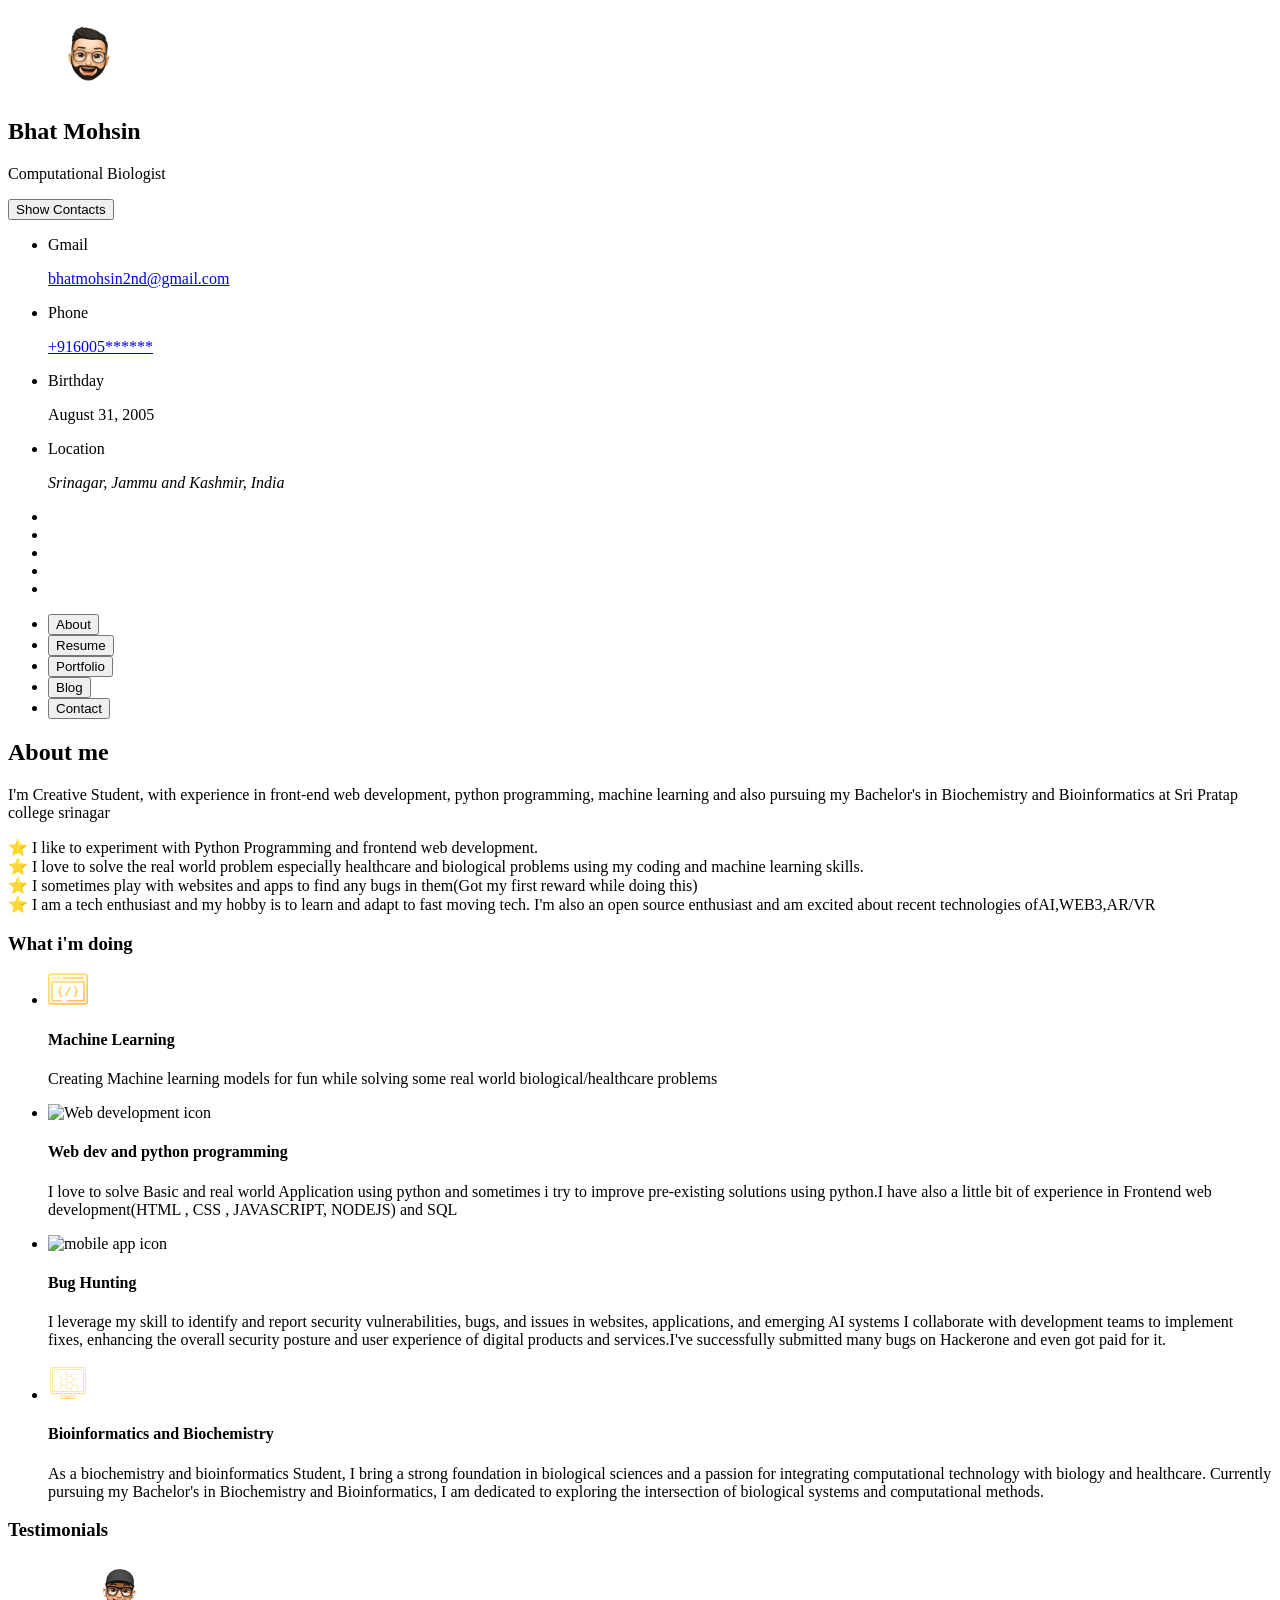
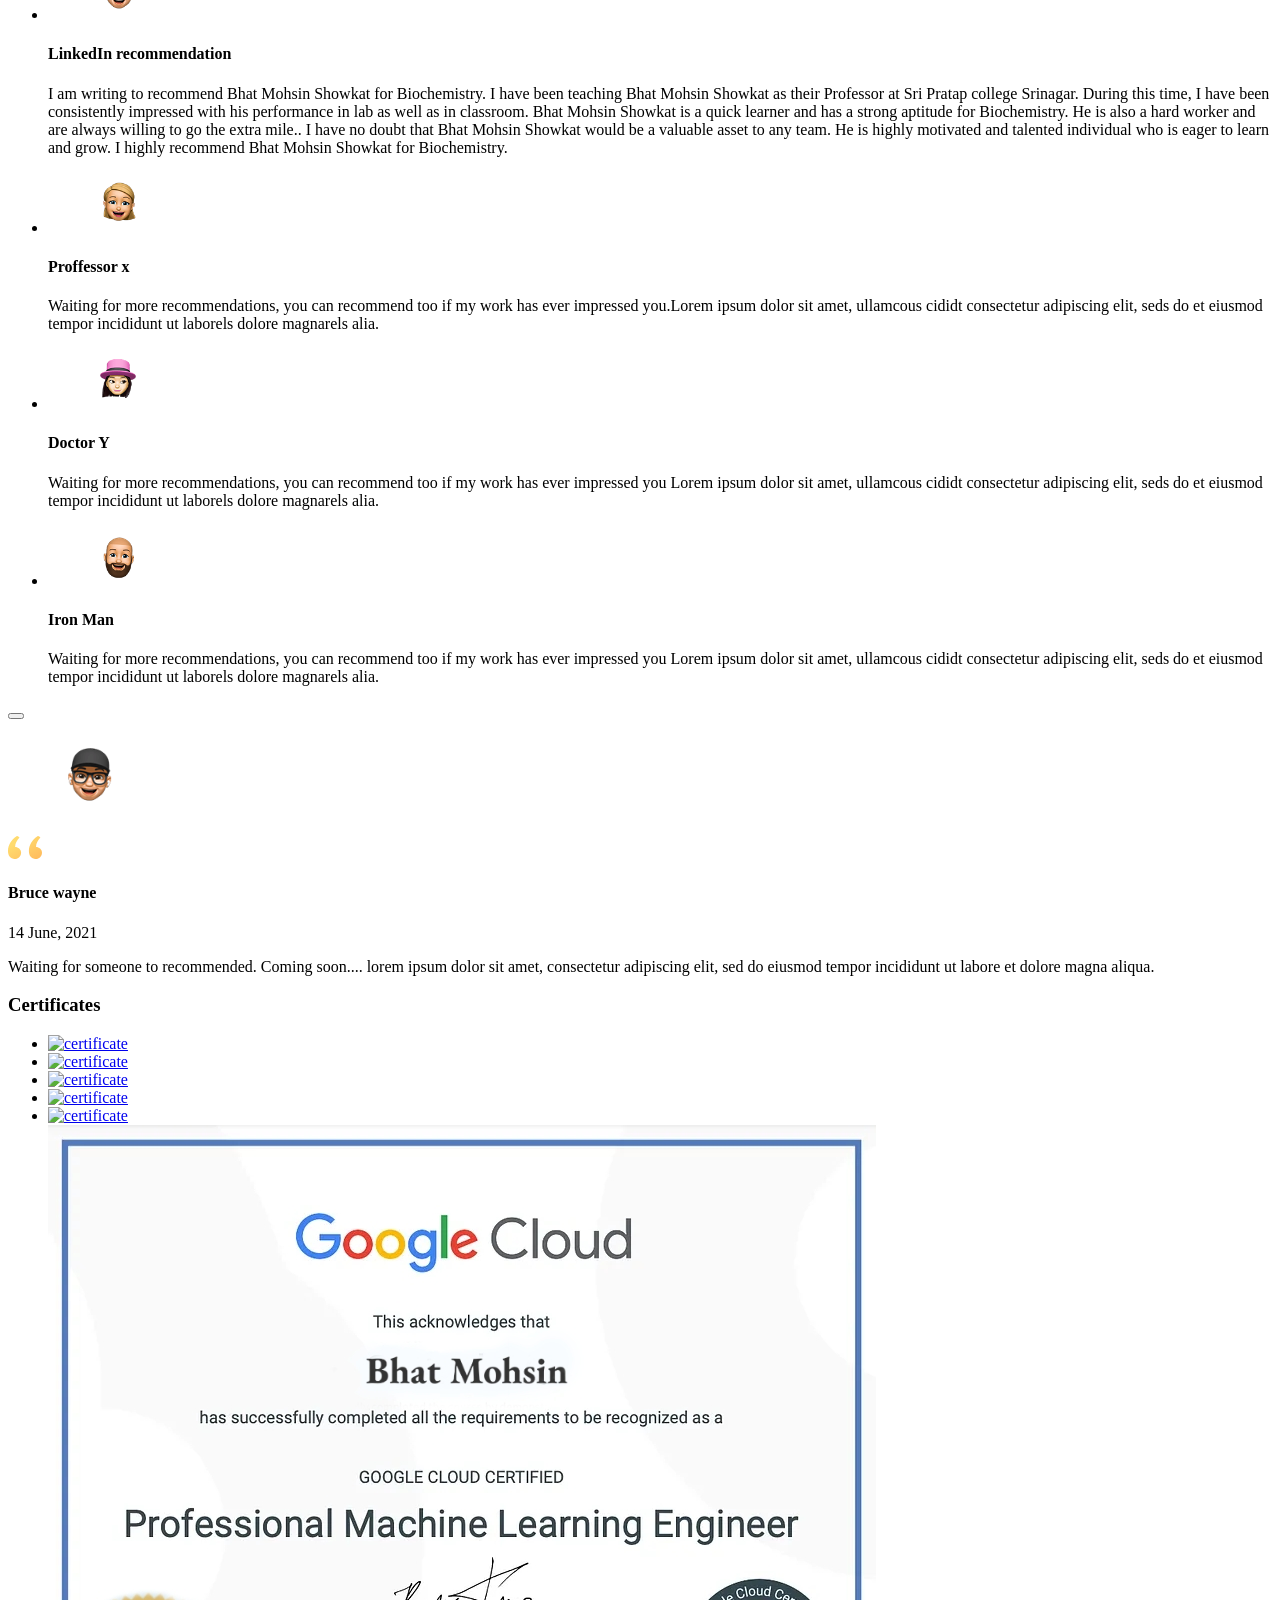
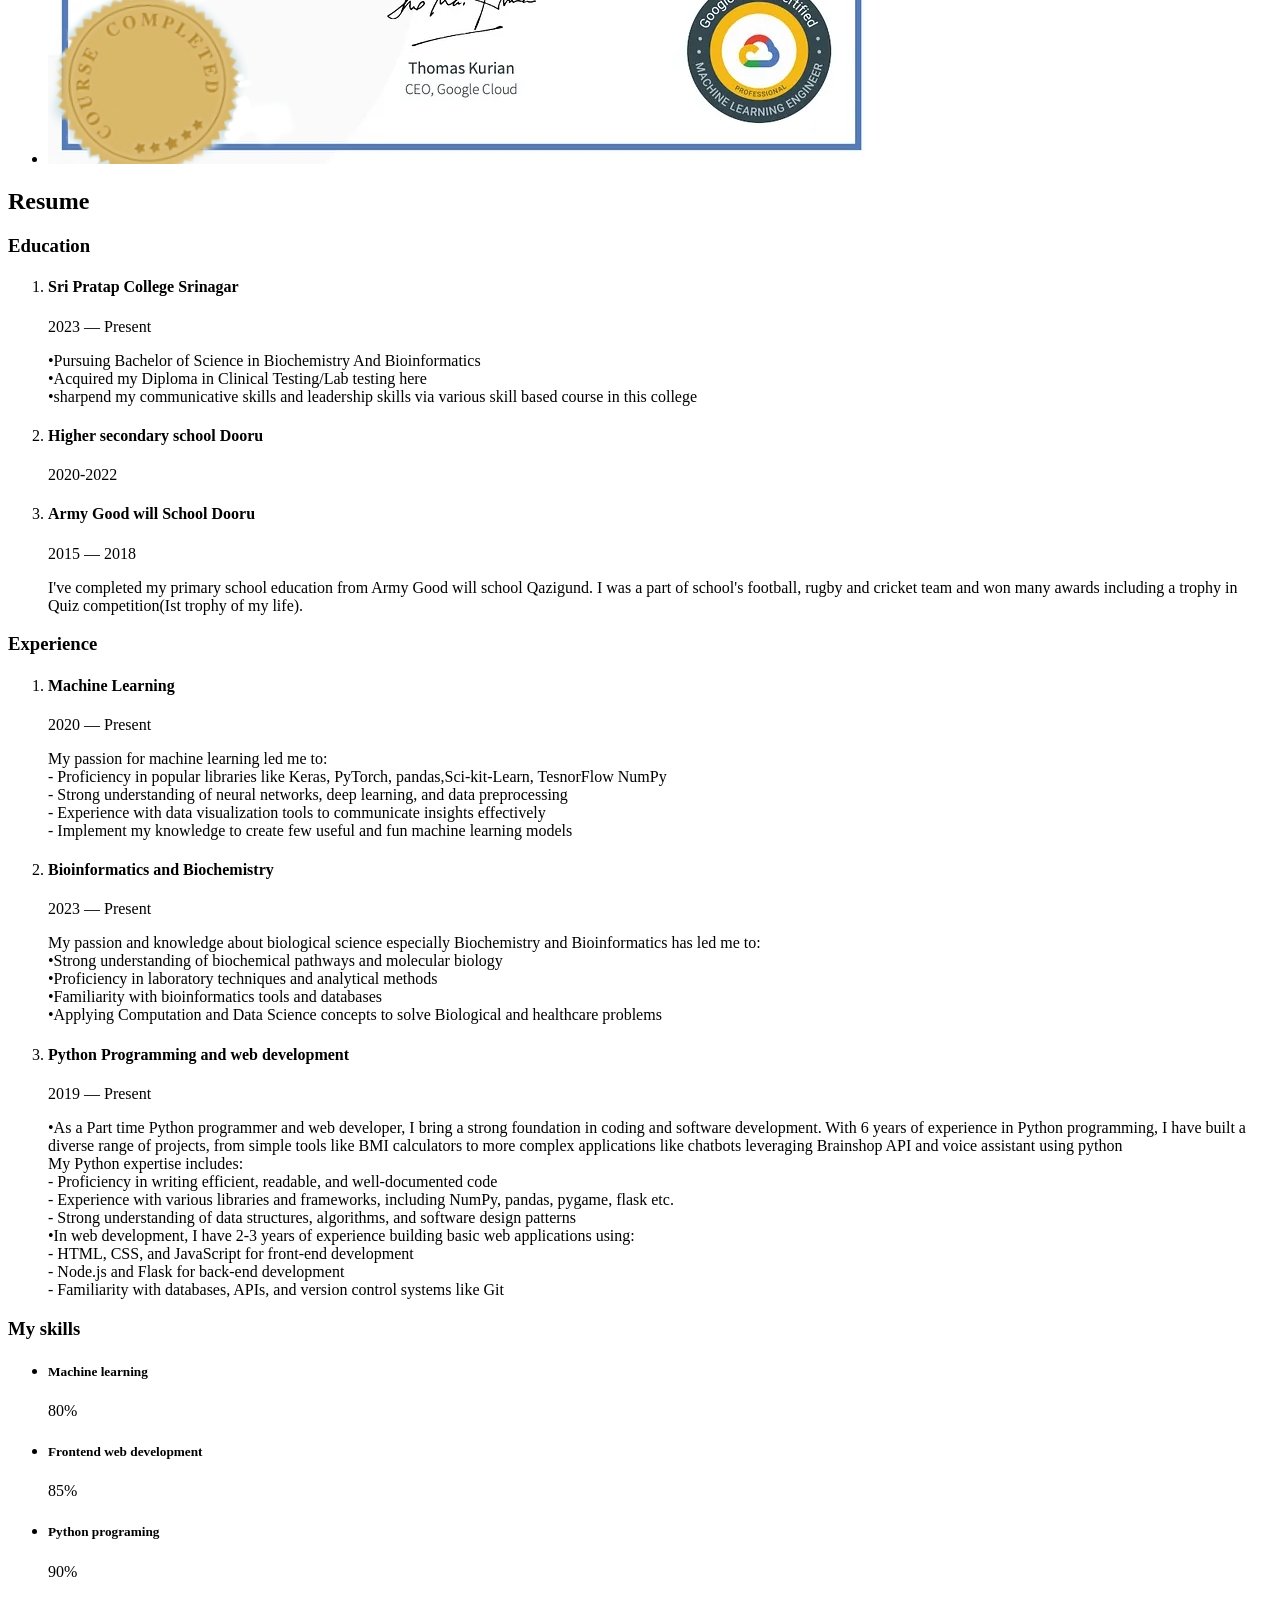
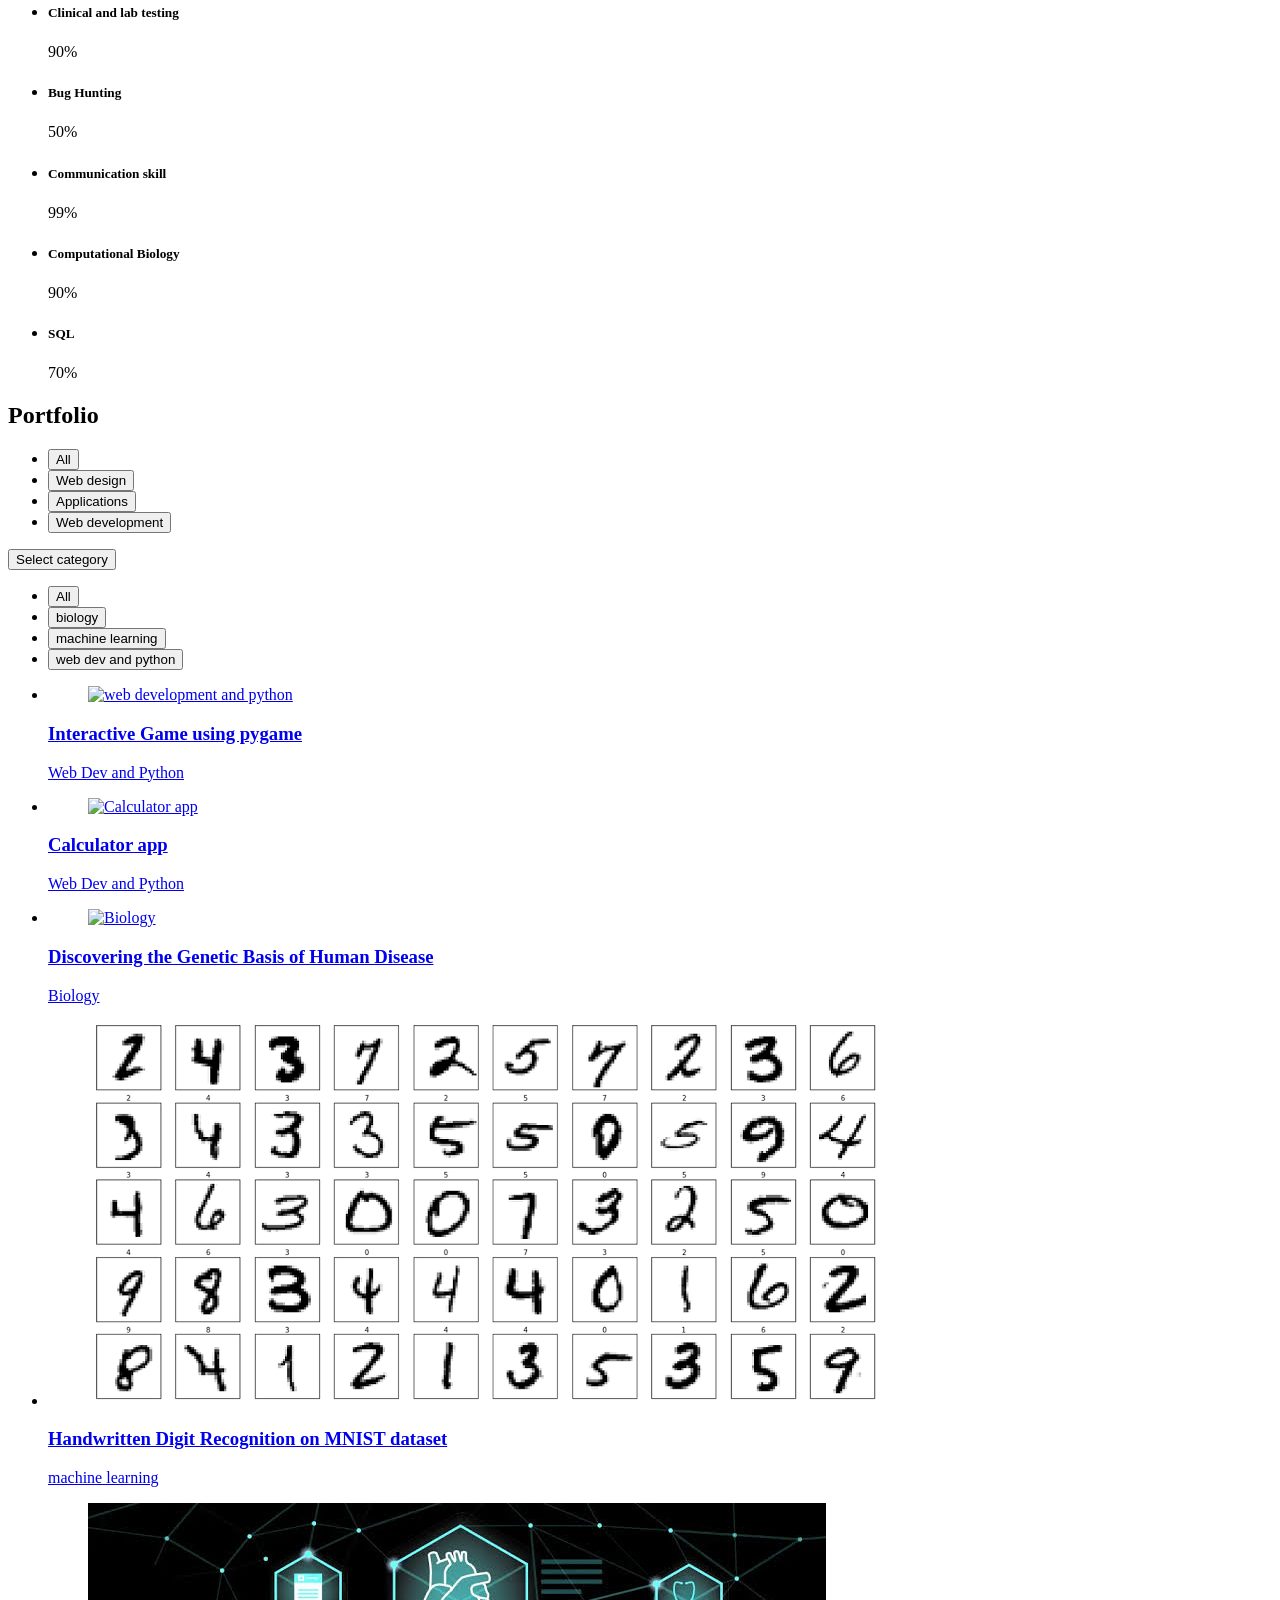
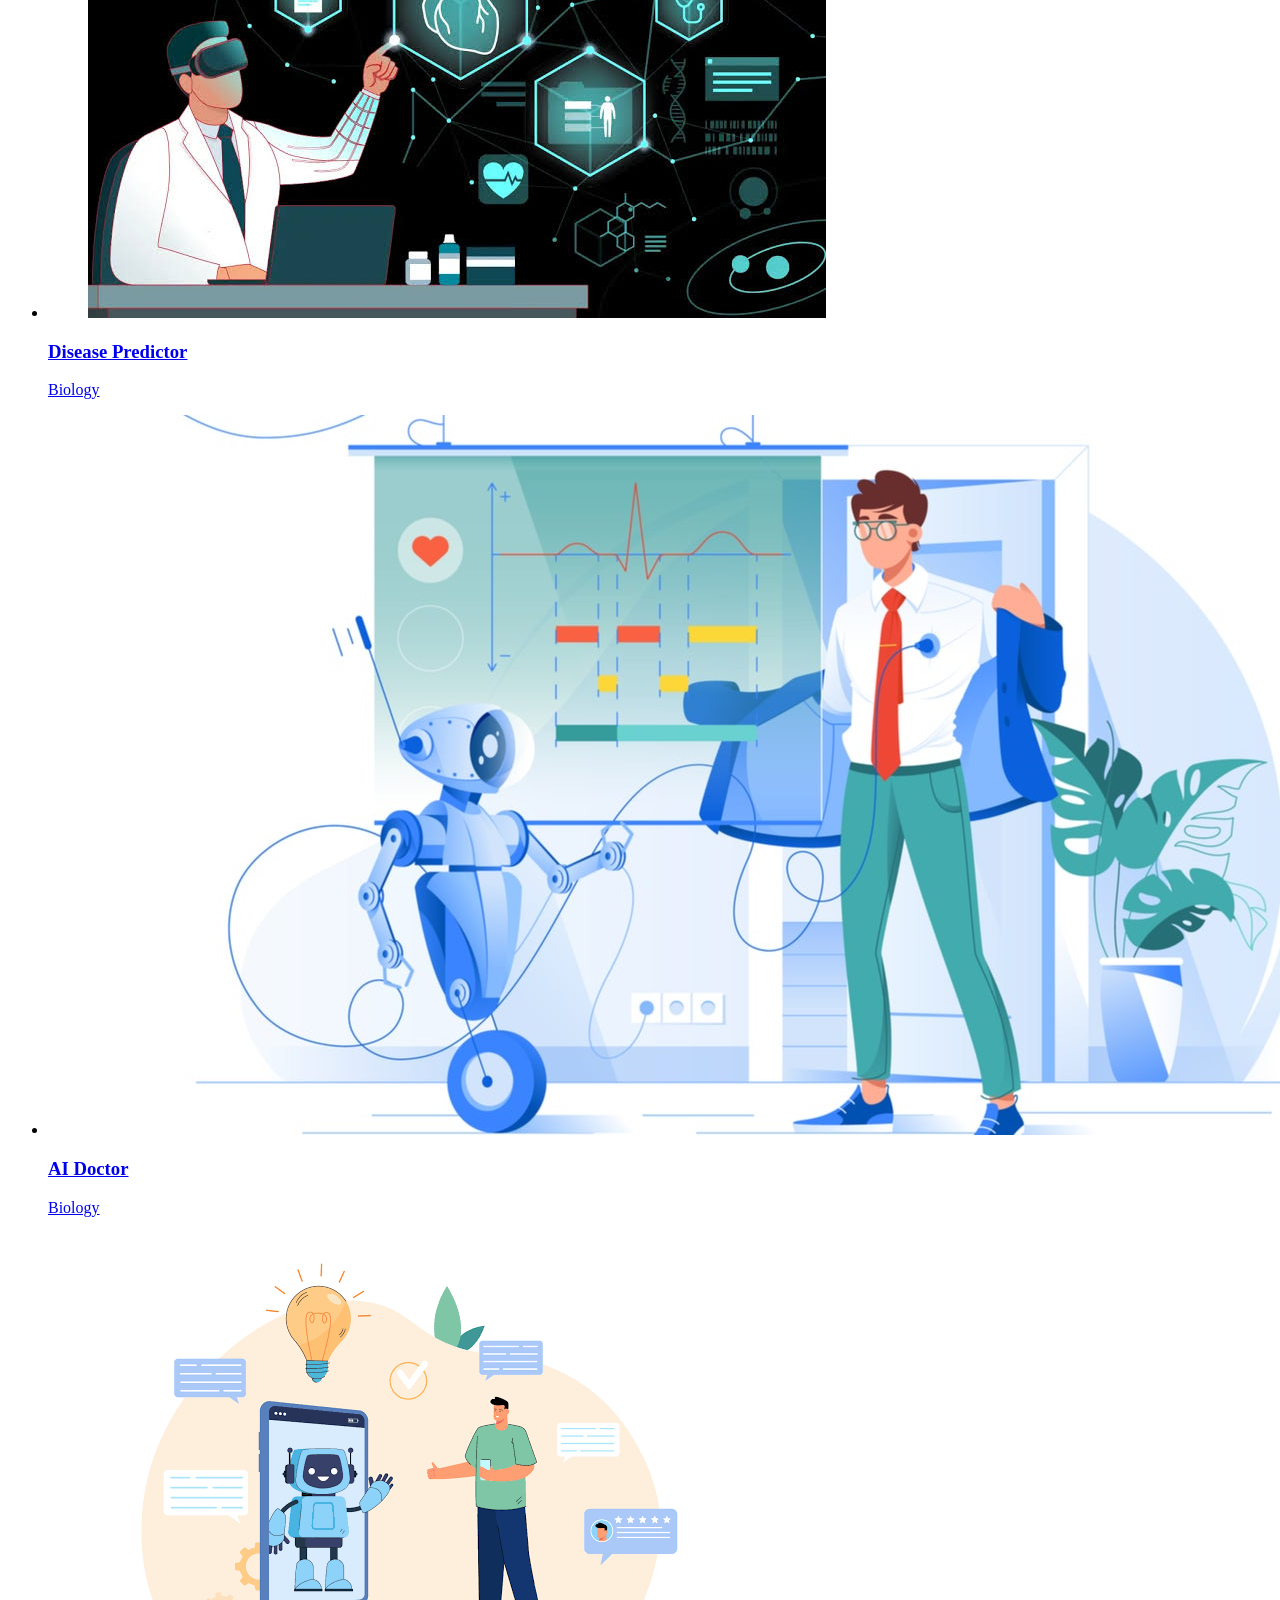
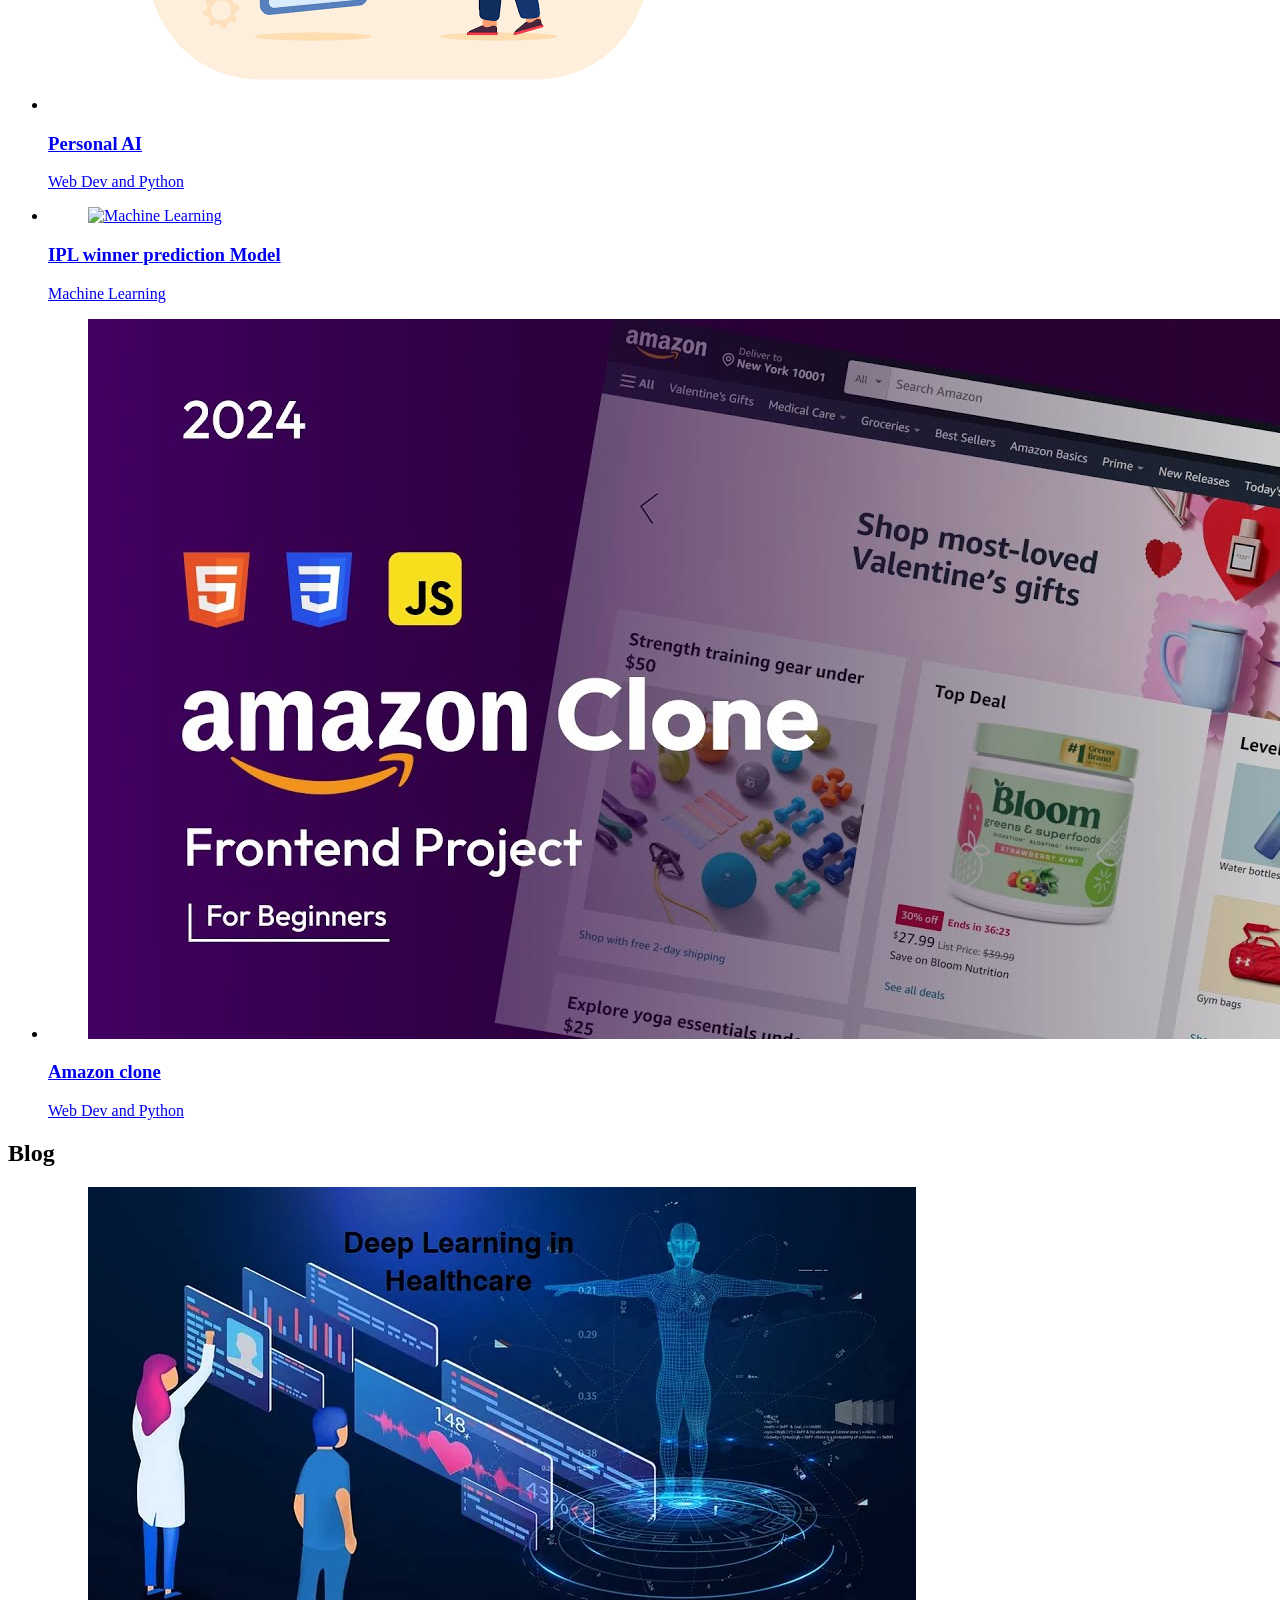
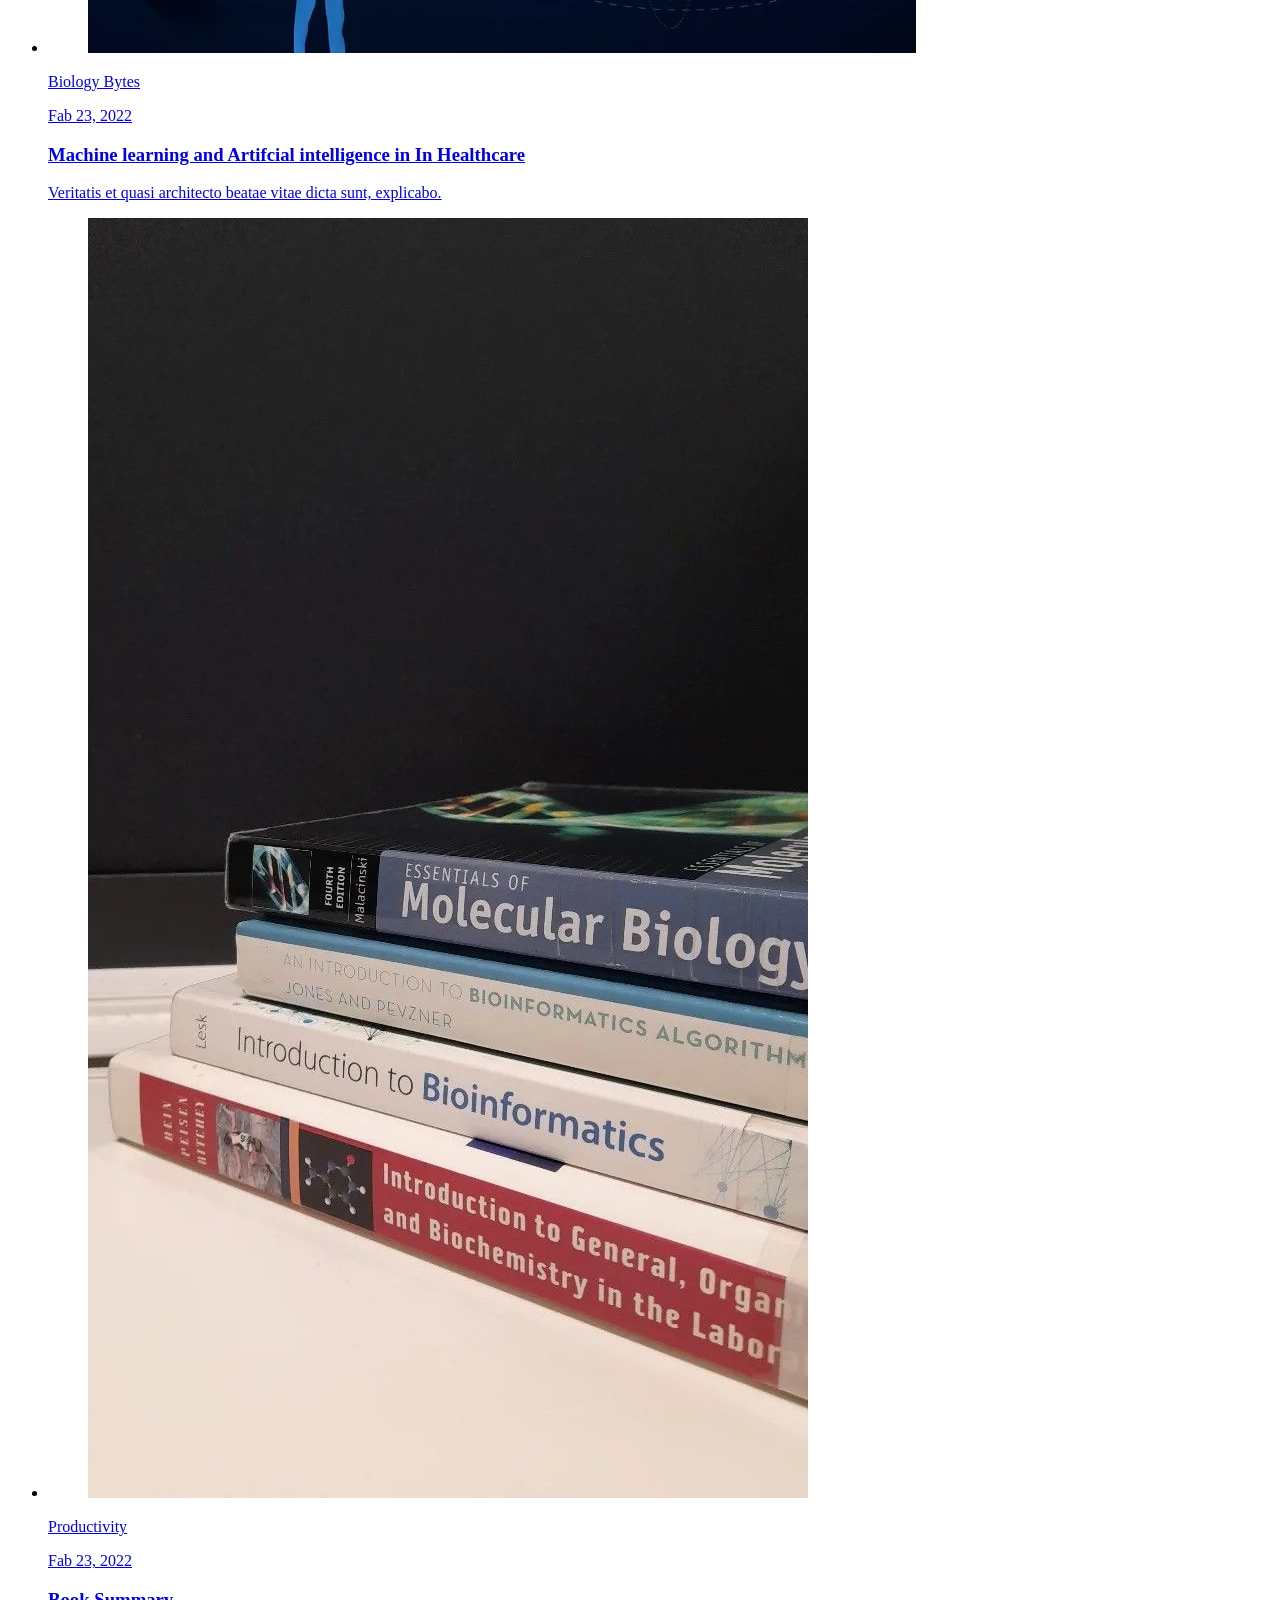
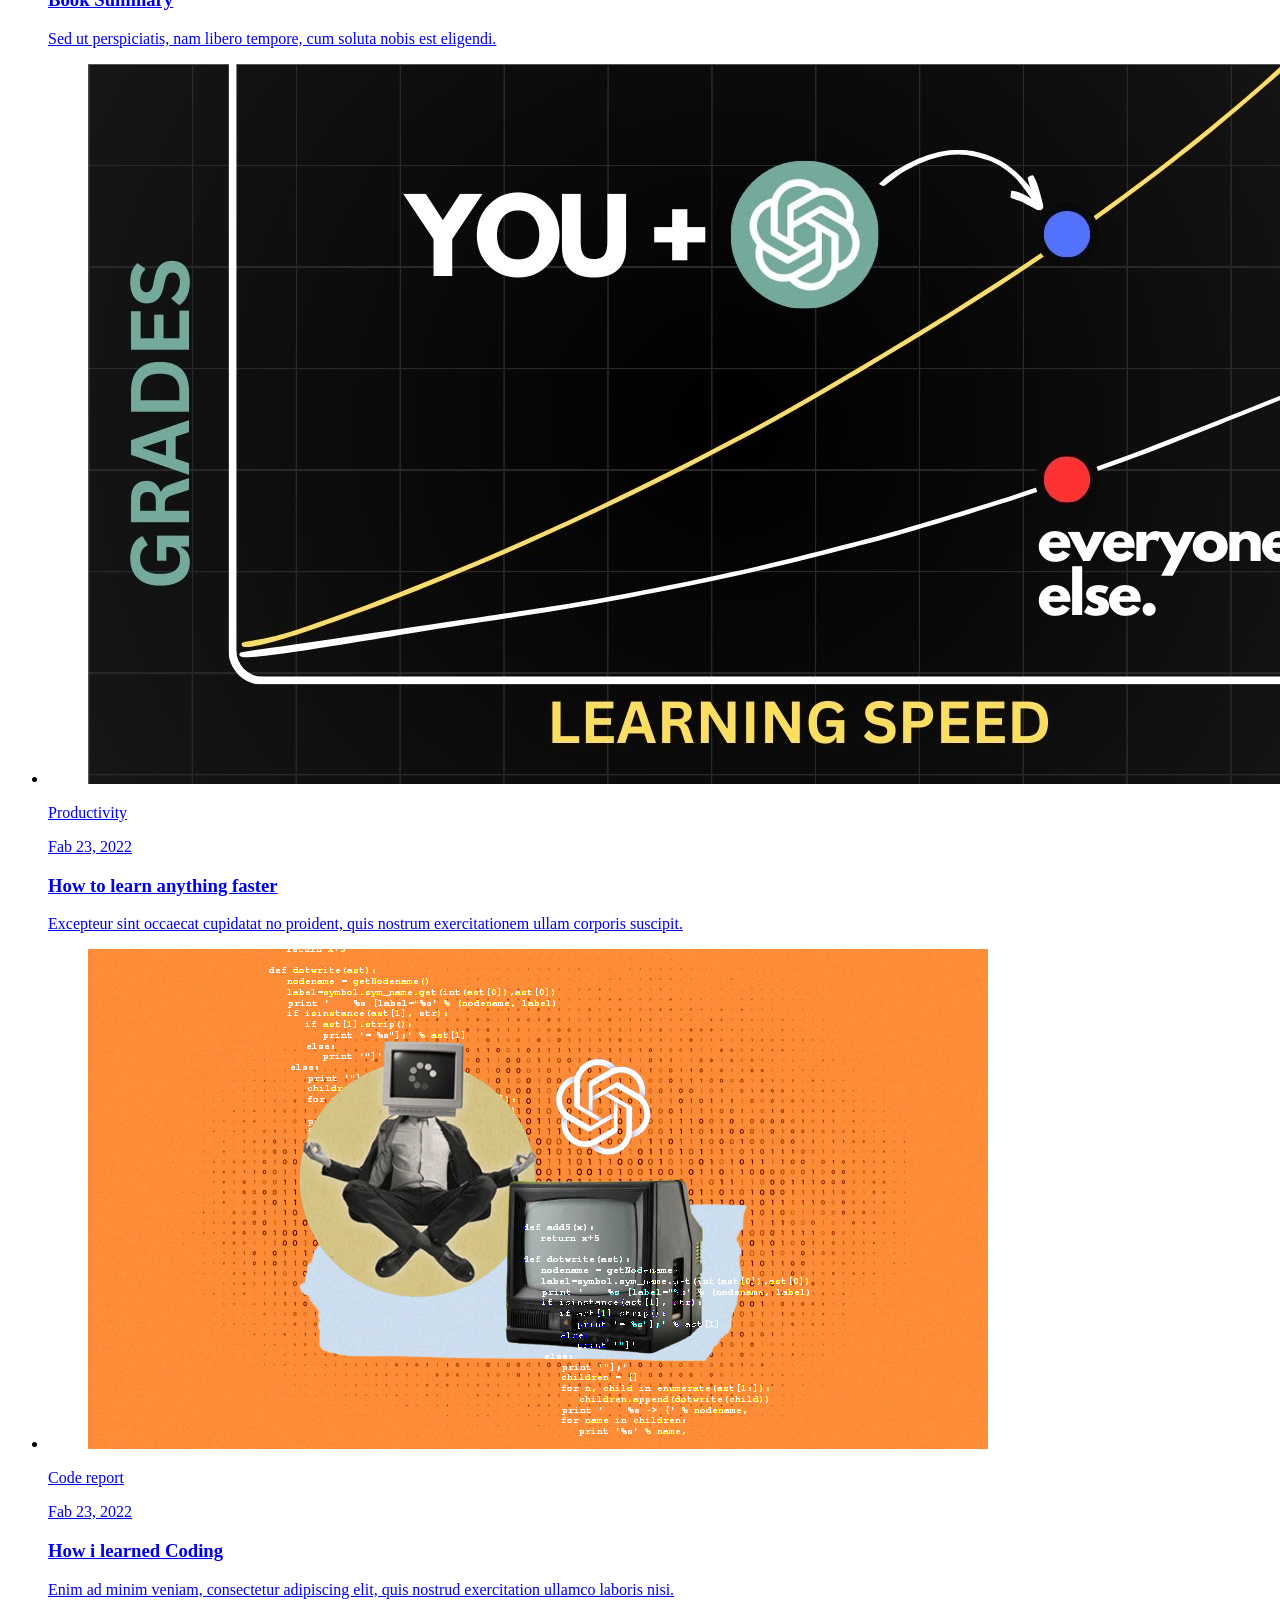
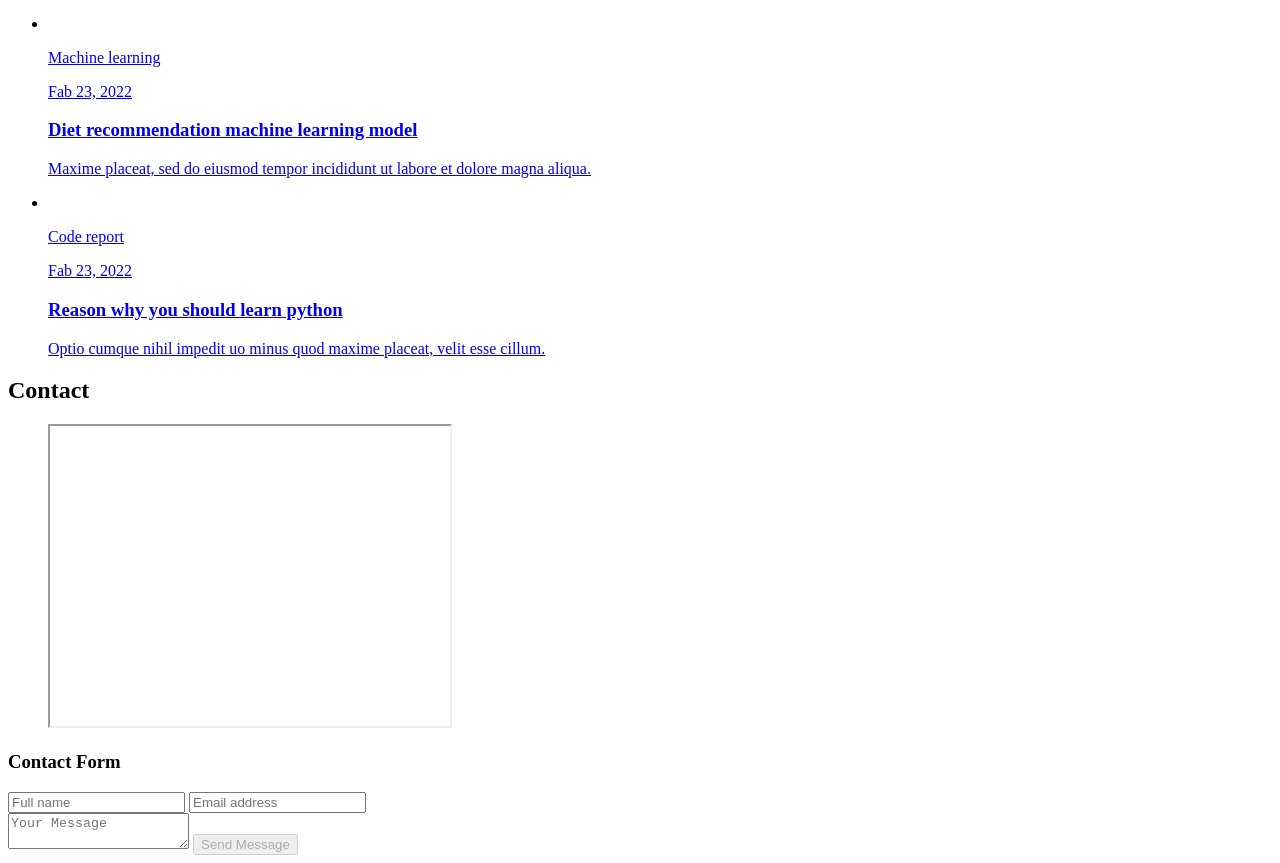
==== index.html @ 377d1087 "Update index.html" ====
<!DOCTYPE html>
<html lang="en">

<head>
  <meta charset="UTF-8">
  <meta http-equiv="X-UA-Compatible" content="IE=edge">
  <meta name="viewport" content="width=device-width, initial-scale=1.0">
  <title>Personal Portfolio</title>

  <!--
    - favicon
  -->
  <link rel="shortcut icon" href="./assets/images/logo.ico" type="image/x-icon">

  <!--
    - custom css link
  -->
  <link rel="stylesheet" href="./assets/css/style.css">

  <!--
    - google font link
  -->
  <link rel="preconnect" href="https://fonts.googleapis.com">
  <link rel="preconnect" href="https://fonts.gstatic.com" crossorigin>
  <link href="https://fonts.googleapis.com/css2?family=Poppins:wght@300;400;500;600&display=swap" rel="stylesheet">
</head>

<body>

  <!--
    - #MAIN
  -->

  <main>

    <!--
      - #SIDEBAR
    -->

    <aside class="sidebar" data-sidebar>

      <div class="sidebar-info">

        <figure class="avatar-box">
          <img src="./assets/images/my-avatar.png" alt="Bhat Mohsin" width="80">
        </figure>

        <div class="info-content">
          <h1 class="name" title="Bhat Mohsin">Bhat Mohsin</h1>

          <p class="title">Computational Biologist</p>
        </div>

        <button class="info_more-btn" data-sidebar-btn>
          <span>Show Contacts</span>

          <ion-icon name="chevron-down"></ion-icon>
        </button>

      </div>

      <div class="sidebar-info_more">

        <div class="separator"></div>

        <ul class="contacts-list">

          <li class="contact-item">

            <div class="icon-box">
              <ion-icon name="mail-outline"></ion-icon>
            </div>

            <div class="contact-info">
              <p class="contact-title">Gmail</p>

              <a href="bhatmohsin2nd@gmail.com" class="contact-link">bhatmohsin2nd@gmail.com</a>
            </div>

          </li>

          <li class="contact-item">

            <div class="icon-box">
              <ion-icon name="phone-portrait-outline"></ion-icon>
            </div>

            <div class="contact-info">
              <p class="contact-title">Phone</p>

              <a href="tel:01932213777" class="contact-link">+916005******</a>
            </div>

          </li>

          <li class="contact-item">

            <div class="icon-box">
              <ion-icon name="calendar-outline"></ion-icon>
            </div>

            <div class="contact-info">
              <p class="contact-title">Birthday</p>

              <time datetime="2005-08-31">August 31, 2005</time>
            </div>

          </li>

          <li class="contact-item">

            <div class="icon-box">
              <ion-icon name="location-outline"></ion-icon>
            </div>

            <div class="contact-info">
              <p class="contact-title">Location</p>

              <address>Srinagar, Jammu and Kashmir, India</address>
            </div>

          </li>

        </ul>

        <div class="separator"></div>

        <ul class="social-list">

          <li class="social-item">
            <a href="https://www.facebook.com/the.bhat.mohsin" class="social-link">
              <ion-icon name="logo-facebook"></ion-icon>
            </a>
          </li>

          <li class="social-item">
            <a href="https://twitter.com/The_bhat_mohsin" class="social-link">
              <ion-icon name="logo-twitter"></ion-icon>
            </a>
          </li>

          <li class="social-item">
            <a href="https://www.instagram.com/the.bhat.mohsin/" class="social-link">
              <ion-icon name="logo-instagram"></ion-icon>
            </a>
          </li>
          <li class="social-item">
            <a href="https://www.github.com/bhatmohsin/" class="social-link">
              <ion-icon name="logo-github"></ion-icon>
            </a>
          </li>
          <li class="social-item">
            <a href="https://www.linkedin.com/in/thebhatmohsin" class="social-link">
              <ion-icon name="logo-linkedin"></ion-icon>
            </a>
          </li>

        </ul>

      </div>

    </aside>





    <!--
      - #main-content
    -->

    <div class="main-content">

      <!--
        - #NAVBAR
      -->

      <nav class="navbar">

        <ul class="navbar-list">

          <li class="navbar-item">
            <button class="navbar-link  active" data-nav-link>About</button>
          </li>

          <li class="navbar-item">
            <button class="navbar-link" data-nav-link>Resume</button>
          </li>

          <li class="navbar-item">
            <button class="navbar-link" data-nav-link>Portfolio</button>
          </li>

          <li class="navbar-item">
            <button class="navbar-link" data-nav-link>Blog</button>
          </li>

          <li class="navbar-item">
            <button class="navbar-link" data-nav-link>Contact</button>
          </li>

        </ul>

      </nav>





      <!--
        - #ABOUT
      -->

      <article class="about  active" data-page="about">

        <header>
          <h2 class="h2 article-title">About me</h2>
        </header>

        <section class="about-text">
          <p>
            I'm Creative Student, with experience in front-end web development, python programming, machine learning and also pursuing my Bachelor's in Biochemistry and Bioinformatics at Sri Pratap college srinagar 
          </p>

          <p>
            ⭐ I like to experiment with Python Programming and frontend web development.<br>
            ⭐ I love to solve the real world problem especially healthcare and biological problems using my coding and machine learning skills.<br>
            ⭐ I sometimes play with websites and apps to find any bugs in them(Got my first reward while doing this)<br>
            ⭐ I am a tech enthusiast and my hobby is to learn and adapt to fast moving tech. I'm also an open source enthusiast and am excited about recent technologies ofAI,WEB3,AR/VR <br>
          </p>
        </section>


        <!--
          - service
        -->

        <section class="service">

          <h3 class="h3 service-title">What i'm doing</h3>

          <ul class="service-list">

            <li class="service-item">

              <div class="service-icon-box">
                <img src="./assets/images/icon-dev.svg
                " alt="Machine learning icon" width="40">
              </div>

              <div class="service-content-box">
                <h4 class="h4 service-item-title">Machine Learning</h4>

                <p class="service-item-text">
                    Creating Machine learning models for fun while solving some real world biological/healthcare problems
                </p>
              </div>

            </li>

            <li class="service-item">

              <div class="service-icon-box">
                <img src="./assets/images/icon-design.svg" alt="Web development icon" width="40">
              </div>

              <div class="service-content-box">
                <h4 class="h4 service-item-title">Web dev and python programming</h4>

                <p class="service-item-text">
                  I love to solve Basic and real world Application using python and sometimes i try to improve pre-existing solutions using python.I have also a little bit of experience in Frontend web development(HTML , CSS , JAVASCRIPT, NODEJS) and SQL
                </p>
              </div>

            </li>

            <li class="service-item">

              <div class="service-icon-box">
                <img src="./assets/images/icon-app.svg" alt="mobile app icon" width="40">
              </div>

              <div class="service-content-box">
                <h4 class="h4 service-item-title">Bug Hunting</h4>

                <p class="service-item-text">
        
I leverage my skill to identify and report security vulnerabilities, bugs, and issues in websites, applications, and emerging AI systems I collaborate with development teams to implement fixes, enhancing the overall security posture and user experience of digital products and services.I've successfully submitted many bugs on Hackerone and even got paid for it.
                </p>
              </div>

            </li>

            <li class="service-item">

              <div class="service-icon-box">
                <img src="./assets/images/icon-photo.svg" alt="bioinformatics" width="40">
              </div>

              <div class="service-content-box">
                <h4 class="h4 service-item-title">Bioinformatics and Biochemistry</h4>

                <p class="service-item-text">
                  As a biochemistry and bioinformatics Student, I bring a strong foundation in biological sciences and a passion for integrating computational technology with biology and healthcare. Currently pursuing my Bachelor's in Biochemistry and Bioinformatics, I am dedicated to exploring the intersection of biological systems and computational methods.
                </p>
              </div>

            </li>

          </ul>

        </section>


        <!--
          - testimonials
        -->

        <section class="testimonials">

          <h3 class="h3 testimonials-title">Testimonials</h3>

          <ul class="testimonials-list has-scrollbar">

            <li class="testimonials-item">
              <div class="content-card" data-testimonials-item>

                <figure class="testimonials-avatar-box">
                  <img src="./assets/images/avatar-1.png" alt="Biochemistry Proffesor" width="60" data-testimonials-avatar>
                </figure>

                <h4 class="h4 testimonials-item-title" data-testimonials-title>LinkedIn recommendation</h4>

                <div class="testimonials-text" data-testimonials-text>
                  <p>
                    I am writing to recommend Bhat Mohsin Showkat for Biochemistry. I have been teaching Bhat Mohsin Showkat as their Professor at Sri Pratap college Srinagar. During this time, I have been consistently impressed with his performance in lab as well as in classroom.

Bhat Mohsin Showkat is a quick learner and has a strong aptitude for Biochemistry. He is also a hard worker and are always willing to go the extra mile.. I have no doubt that Bhat Mohsin Showkat would be a valuable asset to any team. He is highly motivated and talented individual who is eager to learn and grow. I highly recommend Bhat Mohsin Showkat for Biochemistry.
                  </p>
                </div>

              </div>
            </li>

            <li class="testimonials-item">
              <div class="content-card" data-testimonials-item>

                <figure class="testimonials-avatar-box">
                  <img src="./assets/images/avatar-2.png" alt="Jessica miller" width="60" data-testimonials-avatar>
                </figure>

                <h4 class="h4 testimonials-item-title" data-testimonials-title>Proffessor x</h4>

                <div class="testimonials-text" data-testimonials-text>
                  <p>
                    Waiting for more recommendations, you can recommend too if my work has ever impressed you.Lorem ipsum dolor sit amet, ullamcous cididt
                    consectetur adipiscing
                    elit, seds do et eiusmod tempor incididunt ut laborels dolore magnarels alia.
                  </p>
                </div>

              </div>
            </li>

            <li class="testimonials-item">
              <div class="content-card" data-testimonials-item>

                <figure class="testimonials-avatar-box">
                  <img src="./assets/images/avatar-3.png" alt="Emily evans" width="60" data-testimonials-avatar>
                </figure>

                <h4 class="h4 testimonials-item-title" data-testimonials-title>Doctor Y</h4>

                <div class="testimonials-text" data-testimonials-text>
                  <p>
                    Waiting for more recommendations, you can recommend too if my work has ever impressed you Lorem ipsum dolor sit amet, ullamcous cididt
                    consectetur adipiscing
                    elit, seds do et eiusmod tempor incididunt ut laborels dolore magnarels alia.
                  </p>
                </div>

              </div>
            </li>

            <li class="testimonials-item">
              <div class="content-card" data-testimonials-item>

                <figure class="testimonials-avatar-box">
                  <img src="./assets/images/avatar-4.png" alt="Henry william" width="60" data-testimonials-avatar>
                </figure>

                <h4 class="h4 testimonials-item-title" data-testimonials-title>Iron Man</h4>

                <div class="testimonials-text" data-testimonials-text>
                  <p>
                    Waiting for more recommendations, you can recommend too if my work has ever impressed you Lorem ipsum dolor sit amet, ullamcous cididt
                    consectetur adipiscing
                    elit, seds do et eiusmod tempor incididunt ut laborels dolore magnarels alia.
                  </p>
                </div>

              </div>
            </li>

          </ul>

        </section>


        <!--
          - testimonials modal
        -->

        <div class="modal-container" data-modal-container>

          <div class="overlay" data-overlay></div>

          <section class="testimonials-modal">

            <button class="modal-close-btn" data-modal-close-btn>
              <ion-icon name="close-outline"></ion-icon>
            </button>

            <div class="modal-img-wrapper">
              <figure class="modal-avatar-box">
                <img src="./assets/images/avatar-1.png" alt="Daniel lewis" width="80" data-modal-img>
              </figure>

              <img src="./assets/images/icon-quote.svg" alt="quote icon">
            </div>

            <div class="modal-content">

              <h4 class="h3 modal-title" data-modal-title>Bruce wayne</h4>

              <time datetime="2021-06-14">14 June, 2021</time>

              <div data-modal-text>
                <p>
                  Waiting for someone to recommended. Coming soon.... lorem ipsum dolor sit amet, consectetur adipiscing elit, sed do eiusmod tempor incididunt ut labore et dolore magna aliqua.
                </p>
              </div>

            </div>

          </section>

        </div>


        <!--
          - clients
        -->

        <section class="clients">

          <h3 class="h3 clients-title">Certificates</h3>

          <ul class="clients-list has-scrollbar">

            <li class="clients-item">
              <a href="#">
                <img src="./assets/images/logo-1-color.png" alt="certificate">
              </a>
            </li>

            <li class="clients-item">
              <a href="#">
                <img src="./assets/images/logo-2-color.png" alt="certificate">
              </a>
            </li>

            <li class="clients-item">
              <a href="#">
                <img src="./assets/images/logo-3-color.png" alt="certificate">
              </a>
            </li>

            <li class="clients-item">
              <a href="#">
                <img src="./assets/images/logo-4-color.png" alt="certificate">
              </a>
            </li>

            <li class="clients-item">
              <a href="#">
                <img src="./assets/images/logo-5-color.png" alt="certificate">
              </a>
            </li>

            <li class="clients-item">
              <a href="#">
                <img src="./assets/images/logo-6-color.png" alt="certificate">
              </a>
            </li>

          </ul>

        </section>

      </article>





      <!--
        - #RESUME
      -->

      <article class="resume" data-page="resume">

        <header>
          <h2 class="h2 article-title">Resume</h2>
        </header>

        <section class="timeline">

          <div class="title-wrapper">
            <div class="icon-box">
              <ion-icon name="book-outline"></ion-icon>
            </div>

            <h3 class="h3">Education</h3>
          </div>

          <ol class="timeline-list">

            <li class="timeline-item">

              <h4 class="h4 timeline-item-title">Sri Pratap College Srinagar</h4>

              <span>2023 — Present</span>

              <p class="timeline-text">
                •Pursuing Bachelor of  Science in Biochemistry  And            Bioinformatics<br> 
                •Acquired my Diploma in Clinical Testing/Lab testing here<br>
                •sharpend my communicative skills and leadership skills via various skill based course in this college
              </p>

            </li>

            <li class="timeline-item">

              <h4 class="h4 timeline-item-title">Higher secondary school Dooru</h4>

              <span>2020-2022</span>

              <p class="timeline-text">
                
              </p>

            </li>

            <li class="timeline-item">

              <h4 class="h4 timeline-item-title">Army Good will School Dooru</h4>

              <span>2015 — 2018</span>

              <p class="timeline-text">
                I've completed my primary school education from Army Good will school Qazigund. I was a part of school's football, rugby and cricket team and won many awards including a trophy in Quiz competition(Ist trophy of my life).
              </p>

            </li>

          </ol>

        </section>

        <section class="timeline">

          <div class="title-wrapper">
            <div class="icon-box">
              <ion-icon name="book-outline"></ion-icon>
            </div>

            <h3 class="h3">Experience</h3>
          </div>

          <ol class="timeline-list">

            <li class="timeline-item">

              <h4 class="h4 timeline-item-title">Machine Learning</h4>

              <span>2020 — Present</span>

              <p class="timeline-text">
                My passion for machine learning led me to:<br>
- Proficiency in popular libraries like Keras, PyTorch, pandas,Sci-kit-Learn, TesnorFlow NumPy<br>
- Strong understanding of neural networks, deep learning, and data preprocessing<br>
- Experience with data visualization tools to communicate insights effectively<br>
- Implement my knowledge to create few useful and fun machine learning models
              </p>

            </li>

            <li class="timeline-item">

              <h4 class="h4 timeline-item-title">Bioinformatics and Biochemistry</h4>

              <span>2023 — Present</span>

              <p class="timeline-text">
                My passion and knowledge about biological science especially Biochemistry and Bioinformatics has led me to:<br>
                •Strong understanding of biochemical pathways and molecular biology<br>
                •Proficiency in laboratory techniques and analytical methods<br>
•Familiarity with bioinformatics tools and databases<br>
                •Applying Computation and Data Science concepts to solve Biological and healthcare problems 
              </p>

            </li>

            <li class="timeline-item">

              <h4 class="h4 timeline-item-title">Python Programming and web development</h4>

              <span>2019 — Present</span>

              <p class="timeline-text">
                •As a Part time Python programmer and web developer, I bring a strong foundation in coding and software development. With 6 years of experience in Python programming, I have built a diverse range of projects, from simple tools like BMI calculators to more complex applications like chatbots leveraging Brainshop API and voice assistant using python <br>
My Python expertise includes:<br>
- Proficiency in writing efficient, readable, and well-documented code<br>
- Experience with various libraries and frameworks, including NumPy, pandas, pygame, flask etc.<br>
- Strong understanding of data structures, algorithms, and software design patterns<br>
•In web development, I have 2-3 years of experience building basic web applications using:<br>
- HTML, CSS, and JavaScript for front-end development<br>
- Node.js and Flask for back-end development<br>
- Familiarity with databases, APIs, and version control systems like Git

              </p>

            </li>

          </ol>

        </section>

        <section class="skill">

          <h3 class="h3 skills-title">My skills</h3>

          <ul class="skills-list content-card">

            <li class="skills-item">

              <div class="title-wrapper">
                <h5 class="h5">Machine learning</h5>
                <data value="80">80%</data>
              </div>

              <div class="skill-progress-bg">
                <div class="skill-progress-fill" style="width: 80%;"></div>
              </div>

            </li>
            <li class="skills-item">

              <div class="title-wrapper">
                <h5 class="h5">Frontend web development</h5>
                <data value="85">85%</data>
              </div>

              <div class="skill-progress-bg">
                <div class="skill-progress-fill" style="width: 85%;"></div>
              </div>

            </li>

            <li class="skills-item">

              <div class="title-wrapper">
                <h5 class="h5">Python programing</h5>
                <data value="90">90%</data>
              </div>

              <div class="skill-progress-bg">
                <div class="skill-progress-fill" style="width: 90%;"></div>
              </div>

            </li>

            <li class="skills-item">

              <div class="title-wrapper">
                <h5 class="h5">Clinical and lab testing</h5>
                <data value="90">90%</data>
              </div>

              <div class="skill-progress-bg">
                <div class="skill-progress-fill" style="width: 90%;"></div>
              </div>

            </li>

            <li class="skills-item">

              <div class="title-wrapper">
                <h5 class="h5">Bug Hunting</h5>
                <data value="50">50%</data>
              </div>

              <div class="skill-progress-bg">
                <div class="skill-progress-fill" style="width: 50%;"></div>
              </div>

            </li>
            <li class="skills-item">

              <div class="title-wrapper">
                <h5 class="h5">Communication skill</h5>
                <data value="99">99%</data>
              </div>

              <div class="skill-progress-bg">
                <div class="skill-progress-fill" style="width: 99%;"></div>
              </div>

            </li>
            <li class="skills-item">

              <div class="title-wrapper">
                <h5 class="h5">Computational Biology</h5>
                <data value="90">90%</data>
              </div>

              <div class="skill-progress-bg">
                <div class="skill-progress-fill" style="width: 90%;"></div>
              </div>

            </li>
            <li class="skills-item">

              <div class="title-wrapper">
                <h5 class="h5">SQL</h5>
                <data value="70">70%</data>
              </div>

              <div class="skill-progress-bg">
                <div class="skill-progress-fill" style="width: 70%;"></div>
              </div>

            </li>

          </ul>

        </section>

      </article>





      <!--
        - #PORTFOLIO
      -->

       <article class="portfolio" data-page="portfolio">

        <header>
          <h2 class="h2 article-title">Portfolio</h2>
        </header>

        <section class="projects">

          <ul class="filter-list">

            <li class="filter-item">
              <button class="active" data-filter-btn>All</button>
            </li>

            <li class="filter-item">
              <button data-filter-btn>Web design</button>
            </li>

            <li class="filter-item">
              <button data-filter-btn>Applications</button>
            </li>

            <li class="filter-item">
              <button data-filter-btn>Web development</button>
            </li>

          </ul>

          <div class="filter-select-box">

            <button class="filter-select" data-select>

              <div class="select-value" data-selecct-value>Select category</div>

              <div class="select-icon">
                <ion-icon name="chevron-down"></ion-icon>
              </div>

            </button>

            <ul class="select-list">

              <li class="select-item">
                <button data-select-item>All</button>
              </li>

              <li class="select-item">
                <button data-select-item>biology</button>
              </li>

              <li class="select-item">
                <button data-select-item>machine learning</button>
              </li>

              <li class="select-item">
                <button data-select-item>web dev and python</button>
              </li>

            </ul>

          </div>

          <ul class="project-list">

            <li class="project-item  active" data-filter-item data-category="web dev and python">
              <a href="#">

                <figure class="project-img">
                  <div class="project-item-icon-box">
                    <ion-icon name="eye-outline"></ion-icon>
                  </div>

                  <img src="./assets/images/project-1.jpg" alt="web development and python" loading="lazy">
                </figure>

                <h3 class="project-title">Interactive Game using pygame</h3>

                <p class="project-category">Web Dev and Python</p>

              </a>
            </li>

            <li class="project-item  active" data-filter-item data-category="web dev and python">
              <a href="#">

                <figure class="project-img">
                  <div class="project-item-icon-box">
                    <ion-icon name="eye-outline"></ion-icon>
                  </div>

                  <img src="./assets/images/project-2.png" alt="Calculator app" loading="lazy">
                </figure>

                <h3 class="project-title">Calculator app</h3>

                <p class="project-category">Web Dev and Python</p>

              </a>
            </li>

            <li class="project-item  active" data-filter-item data-category="biology">
              <a href="#">

                <figure class="project-img">
                  <div class="project-item-icon-box">
                    <ion-icon name="eye-outline"></ion-icon>
                  </div>

                  <img src="./assets/images/project-3.jpg" alt="Biology" loading="lazy">
                </figure>

                <h3 class="project-title">Discovering the Genetic Basis of Human Disease</h3>

                <p class="project-category">Biology</p>

              </a>
            </li>

            <li class="project-item  active" data-filter-item data-category="machine learning">
              <a href="#">

                <figure class="project-img">
                  <div class="project-item-icon-box">
                    <ion-icon name="eye-outline"></ion-icon>
                  </div>

                  <img src="./assets/images/project-4.png" alt="Machine Learning" loading="lazy">
                </figure>

                <h3 class="project-title">Handwritten Digit Recognition on MNIST dataset</h3>

                <p class="project-category">machine learning</p>

              </a>
            </li>

            <li class="project-item  active" data-filter-item data-category="biology">
              <a href="#">

                <figure class="project-img">
                  <div class="project-item-icon-box">
                    <ion-icon name="eye-outline"></ion-icon>
                  </div>

                  <img src="./assets/images/project-5.png" alt="Biology" loading="lazy">
                </figure>

                <h3 class="project-title">Disease Predictor</h3>

                <p class="project-category">Biology</p>

              </a>
            </li>

            <li class="project-item  active" data-filter-item data-category="biology">
              <a href="#">

                <figure class="project-img">
                  <div class="project-item-icon-box">
                    <ion-icon name="eye-outline"></ion-icon>
                  </div>

                  <img src="./assets/images/project-6.png" alt="Biology" loading="lazy">
                </figure>

                <h3 class="project-title">AI Doctor</h3>

                <p class="project-category">Biology</p>

              </a>
            </li>

            <li class="project-item  active" data-filter-item data-category="web development">
              <a href="#">

                <figure class="project-img">
                  <div class="project-item-icon-box">
                    <ion-icon name="eye-outline"></ion-icon>
                  </div>

                  <img src="./assets/images/project-7.png" alt="Personal Ai" loading="lazy">
                </figure>

                <h3 class="project-title">Personal AI</h3>

                <p class="project-category">Web Dev and Python</p>

              </a>
            </li>

            <li class="project-item  active" data-filter-item data-category="machine learning">
              <a href="#">

                <figure class="project-img">
                  <div class="project-item-icon-box">
                    <ion-icon name="eye-outline"></ion-icon>
                  </div>

                  <img src="./assets/images/project-8.jpg" alt="Machine Learning" loading="lazy">
                </figure>

                <h3 class="project-title">IPL winner prediction Model</h3>

                <p class="project-category">Machine Learning</p>

              </a>
            </li>

            <li class="project-item  active" data-filter-item data-category="web dev and python">
              <a href="#">

                <figure class="project-img">
                  <div class="project-item-icon-box">
                    <ion-icon name="eye-outline"></ion-icon>
                  </div>

                  <img src="./assets/images/project-9.png" alt="web development and python" loading="lazy">
                </figure>

                <h3 class="project-title">Amazon clone</h3>

                <p class="project-category">Web Dev and Python</p>

              </a>
            </li>

          </ul>

        </section>

       </article>
      

      <!--
        - #BLOG
      -->

      <article class="blog" data-page="blog">

        <header>
          <h2 class="h2 article-title">Blog</h2>
        </header>

        <section class="blog-posts">

          <ul class="blog-posts-list">

            <li class="blog-post-item">
              <a href="#">

                <figure class="blog-banner-box">
                  <img src="./assets/images/blog-1.jpg" alt="Biology Bytes" loading="lazy">
                </figure>

                <div class="blog-content">

                  <div class="blog-meta">
                    <p class="blog-category">Biology Bytes</p>

                    <span class="dot"></span>

                    <time datetime="2022-02-23">Fab 23, 2022</time>
                  </div>

                  <h3 class="h3 blog-item-title">Machine learning and Artifcial intelligence in In Healthcare</h3>

                  <p class="blog-text">
                    Veritatis et quasi architecto beatae vitae dicta sunt, explicabo.
                  </p>

                </div>

              </a>
            </li>

            <li class="blog-post-item">
              <a href="#">

                <figure class="blog-banner-box">
                  <img src="./assets/images/blog-2.jpg" alt="Machine Learning " loading="lazy">
                </figure>

                <div class="blog-content">

                  <div class="blog-meta">
                    <p class="blog-category">Productivity</p>

                    <span class="dot"></span>

                    <time datetime="2022-02-23">Fab 23, 2022</time>
                  </div>

                  <h3 class="h3 blog-item-title">Book Summary</h3>

                  <p class="blog-text">
                    Sed ut perspiciatis, nam libero tempore, cum soluta nobis est eligendi.
                  </p>

                </div>

              </a>
            </li>

            <li class="blog-post-item">
              <a href="#">

                <figure class="blog-banner-box">
                  <img src="./assets/images/blog-3.jpg" alt="Blog Thumbnail" loading="lazy">
                </figure>

                <div class="blog-content">

                  <div class="blog-meta">
                    <p class="blog-category">Productivity</p>

                    <span class="dot"></span>

                    <time datetime="2022-02-23">Fab 23, 2022</time>
                  </div>

                  <h3 class="h3 blog-item-title">How to learn anything faster</h3>

                  <p class="blog-text">
                    Excepteur sint occaecat cupidatat no proident, quis nostrum exercitationem ullam corporis suscipit.
                  </p>

                </div>

              </a>
            </li>

            <li class="blog-post-item">
              <a href="#">

                <figure class="blog-banner-box">
                  <img src="./assets/images/blog-4.jpg" alt="Blog Thumbnail " loading="lazy">
                </figure>

                <div class="blog-content">

                  <div class="blog-meta">
                    <p class="blog-category">Code report</p>

                    <span class="dot"></span>

                    <time datetime="2022-02-23">Fab 23, 2022</time>
                  </div>

                  <h3 class="h3 blog-item-title">How i learned Coding</h3>

                  <p class="blog-text">
                    Enim ad minim veniam, consectetur adipiscing elit, quis nostrud exercitation ullamco laboris nisi.
                  </p>

                </div>

              </a>
            </li>

            <li class="blog-post-item">
              <a href="#">

                <figure class="blog-banner-box">
                  <img src="./assets/images/blog-5.jpg" alt="Blog Thumbnail " loading="lazy">
                </figure>

                <div class="blog-content">

                  <div class="blog-meta">
                    <p class="blog-category">Machine learning</p>

                    <span class="dot"></span>

                    <time datetime="2022-02-23">Fab 23, 2022</time>
                  </div>

                  <h3 class="h3 blog-item-title">Diet recommendation machine learning model </h3>

                  <p class="blog-text">
                    Maxime placeat, sed do eiusmod tempor incididunt ut labore et dolore magna aliqua.
                  </p>

                </div>

              </a>
            </li>

            <li class="blog-post-item">
              <a href="#">

                <figure class="blog-banner-box">
                  <img src="./assets/images/blog-6.jpg" alt="Blog Thumbnail" loading="lazy">
                </figure>

                <div class="blog-content">

                  <div class="blog-meta">
                    <p class="blog-category">Code report</p>

                    <span class="dot"></span>

                    <time datetime="2022-02-23">Fab 23, 2022</time>
                  </div>

                  <h3 class="h3 blog-item-title">Reason why you should learn python</h3>

                  <p class="blog-text">
                    Optio cumque nihil impedit uo minus quod maxime placeat, velit esse cillum.
                  </p>

                </div>

              </a>
            </li>

          </ul>

        </section>

      </article>





      <!--
        - #CONTACT
      -->

      <article class="contact" data-page="contact">

        <header>
          <h2 class="h2 article-title">Contact</h2>
        </header>

        <section class="mapbox" data-mapbox>
          <figure>
            <iframe
              src="https://www.google.com/maps/embed?pb=!1m18!1m12!1m3!1d2424.0086266341227!2d74.81479590649248!3d34.0769184545081!2m3!1f0!2f0!3f0!3m2!1i1024!2i768!4f13.1!3m3!1m2!1s0x38e18f9c8674be33%3A0x1999f272a645e340!2z2LTYsduMINm-2LHYqtin2b4g2qnYp9mE2KwgU3JpIFByYXRhcCBDb2xsZWdl!5e0!3m2!1sen!2sin!4v1708012182109!5m2!1sen!2sin"
              width="400" height="300" loading="lazy"></iframe>
          </figure>
        </section>

        <section class="contact-form">

          <h3 class="h3 form-title">Contact Form</h3>

          <form action="https://formspree.io/f/mqkrwarl" method="POST" class="form" data-form>

            <div class="input-wrapper">
              <input type="text" name="fullname" class="form-input" placeholder="Full name" required data-form-input>

              <input type="email" name="email" class="form-input" placeholder="Email address" required data-form-input>
            </div>

            <textarea name="message" class="form-input" placeholder="Your Message" required data-form-input></textarea>

            <button class="form-btn" type="submit" disabled data-form-btn>
              <ion-icon name="paper-plane"></ion-icon>
              <span>Send Message</span>
            </button>

          </form>

        </section>

      </article>

    </div>

  </main>






  <!--
    - custom js link
  -->
  <script src="./assets/js/script.js"></script>

  <!--
    - ionicon link
  -->
  <script type="module" src="https://unpkg.com/ionicons@5.5.2/dist/ionicons/ionicons.esm.js"></script>
  <script nomodule src="https://unpkg.com/ionicons@5.5.2/dist/ionicons/ionicons.js"></script>

</body>

</html>
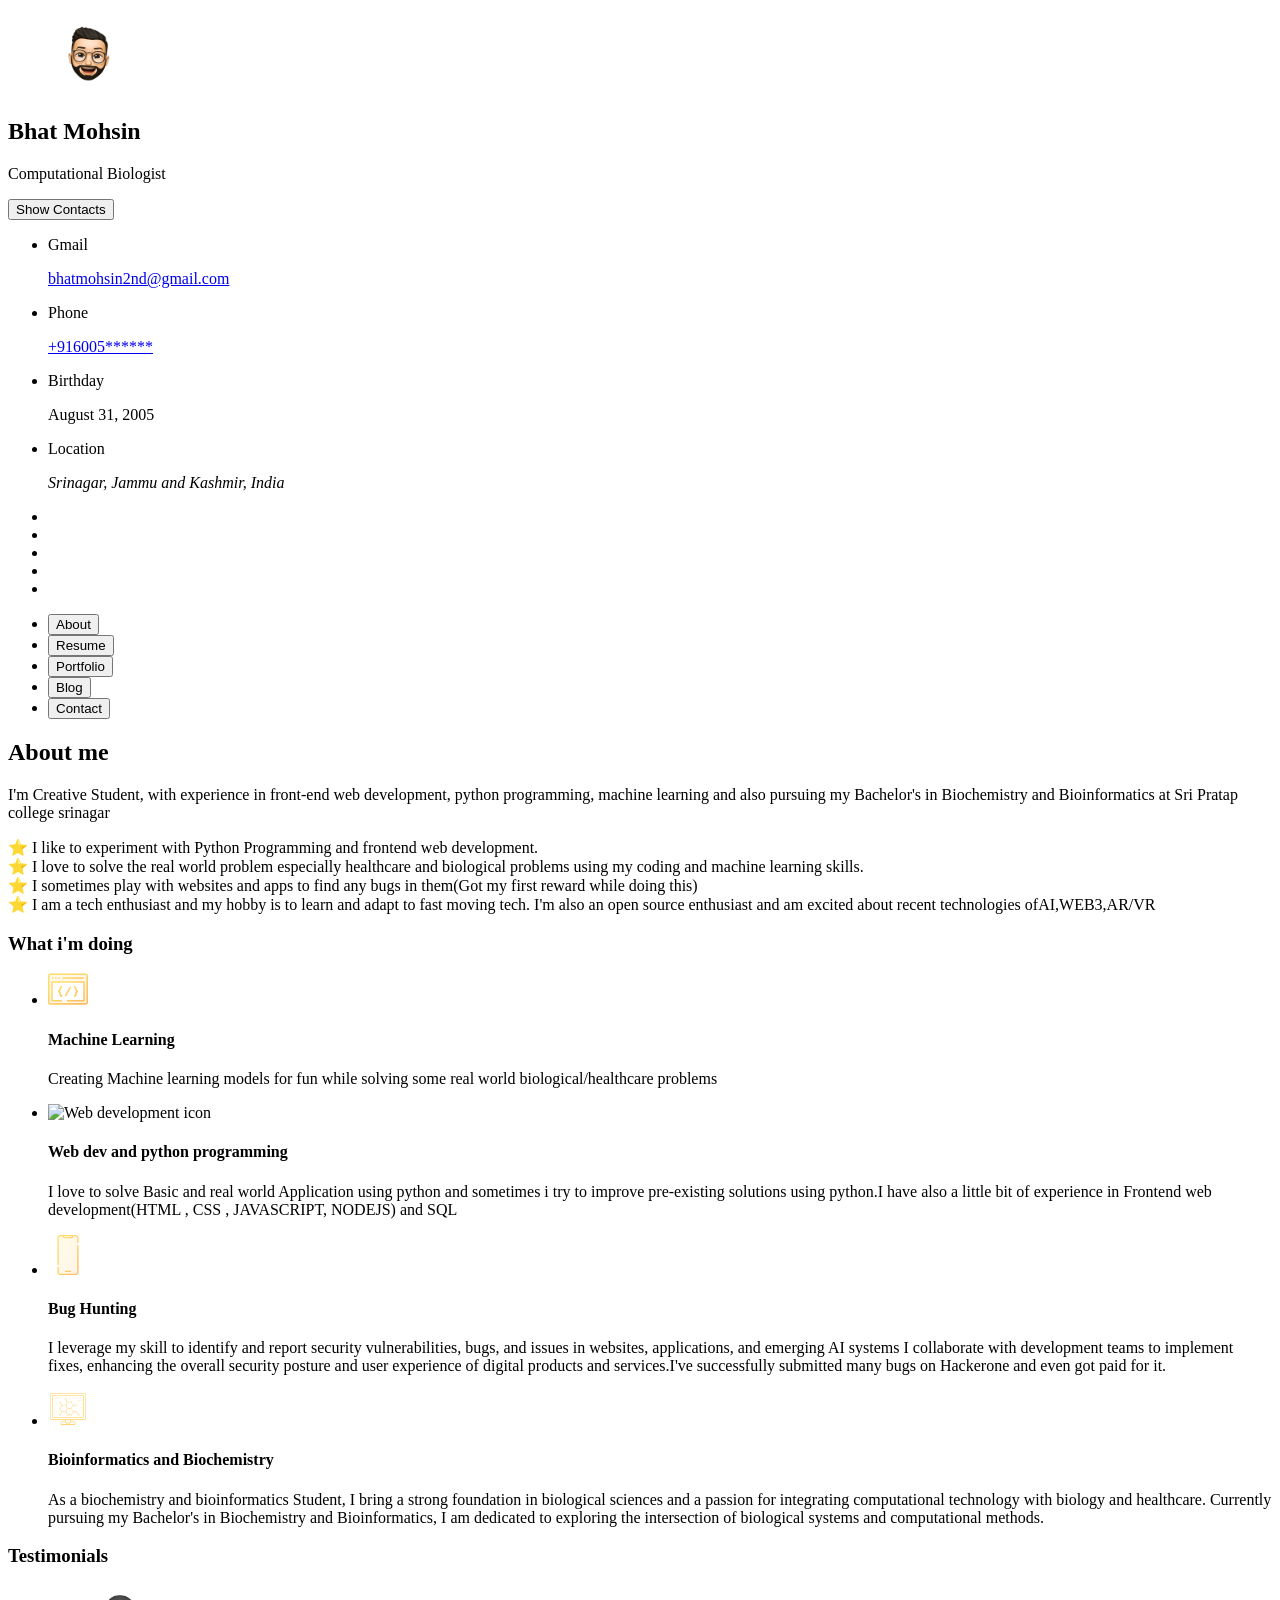
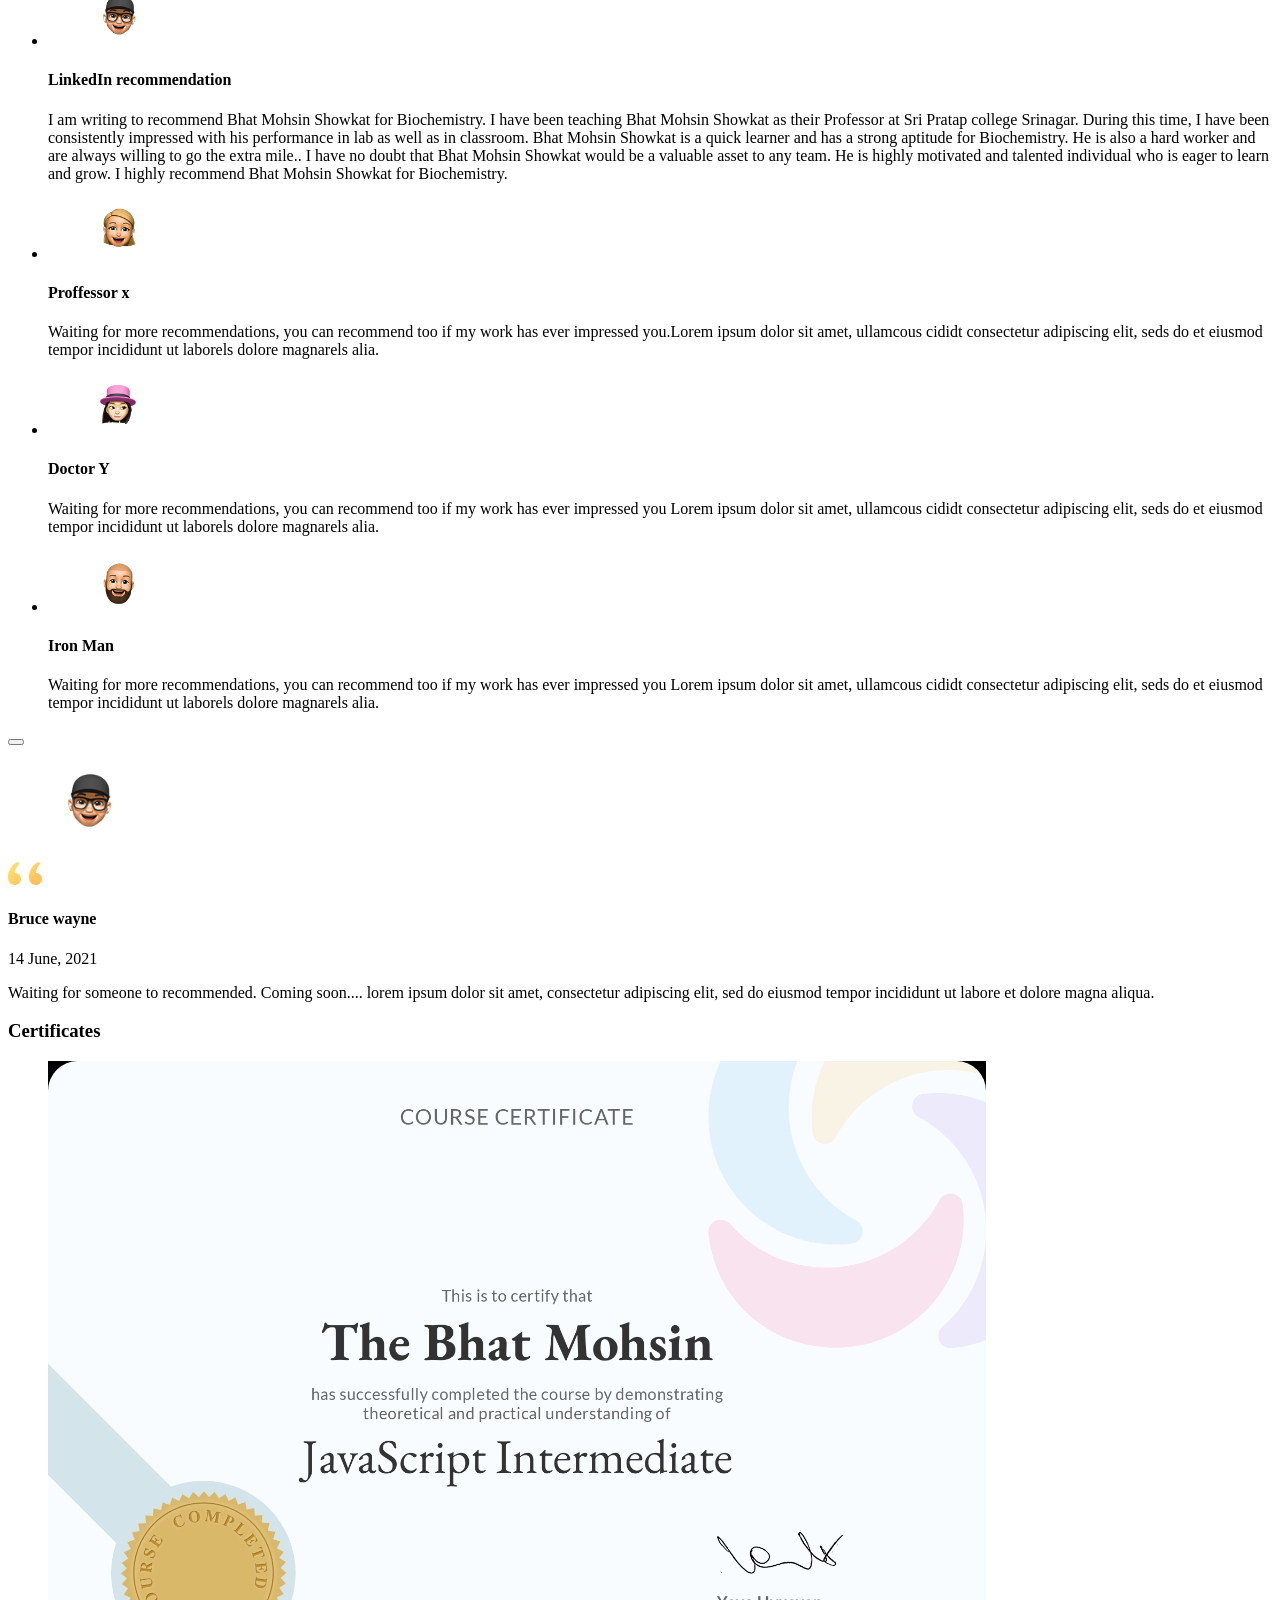
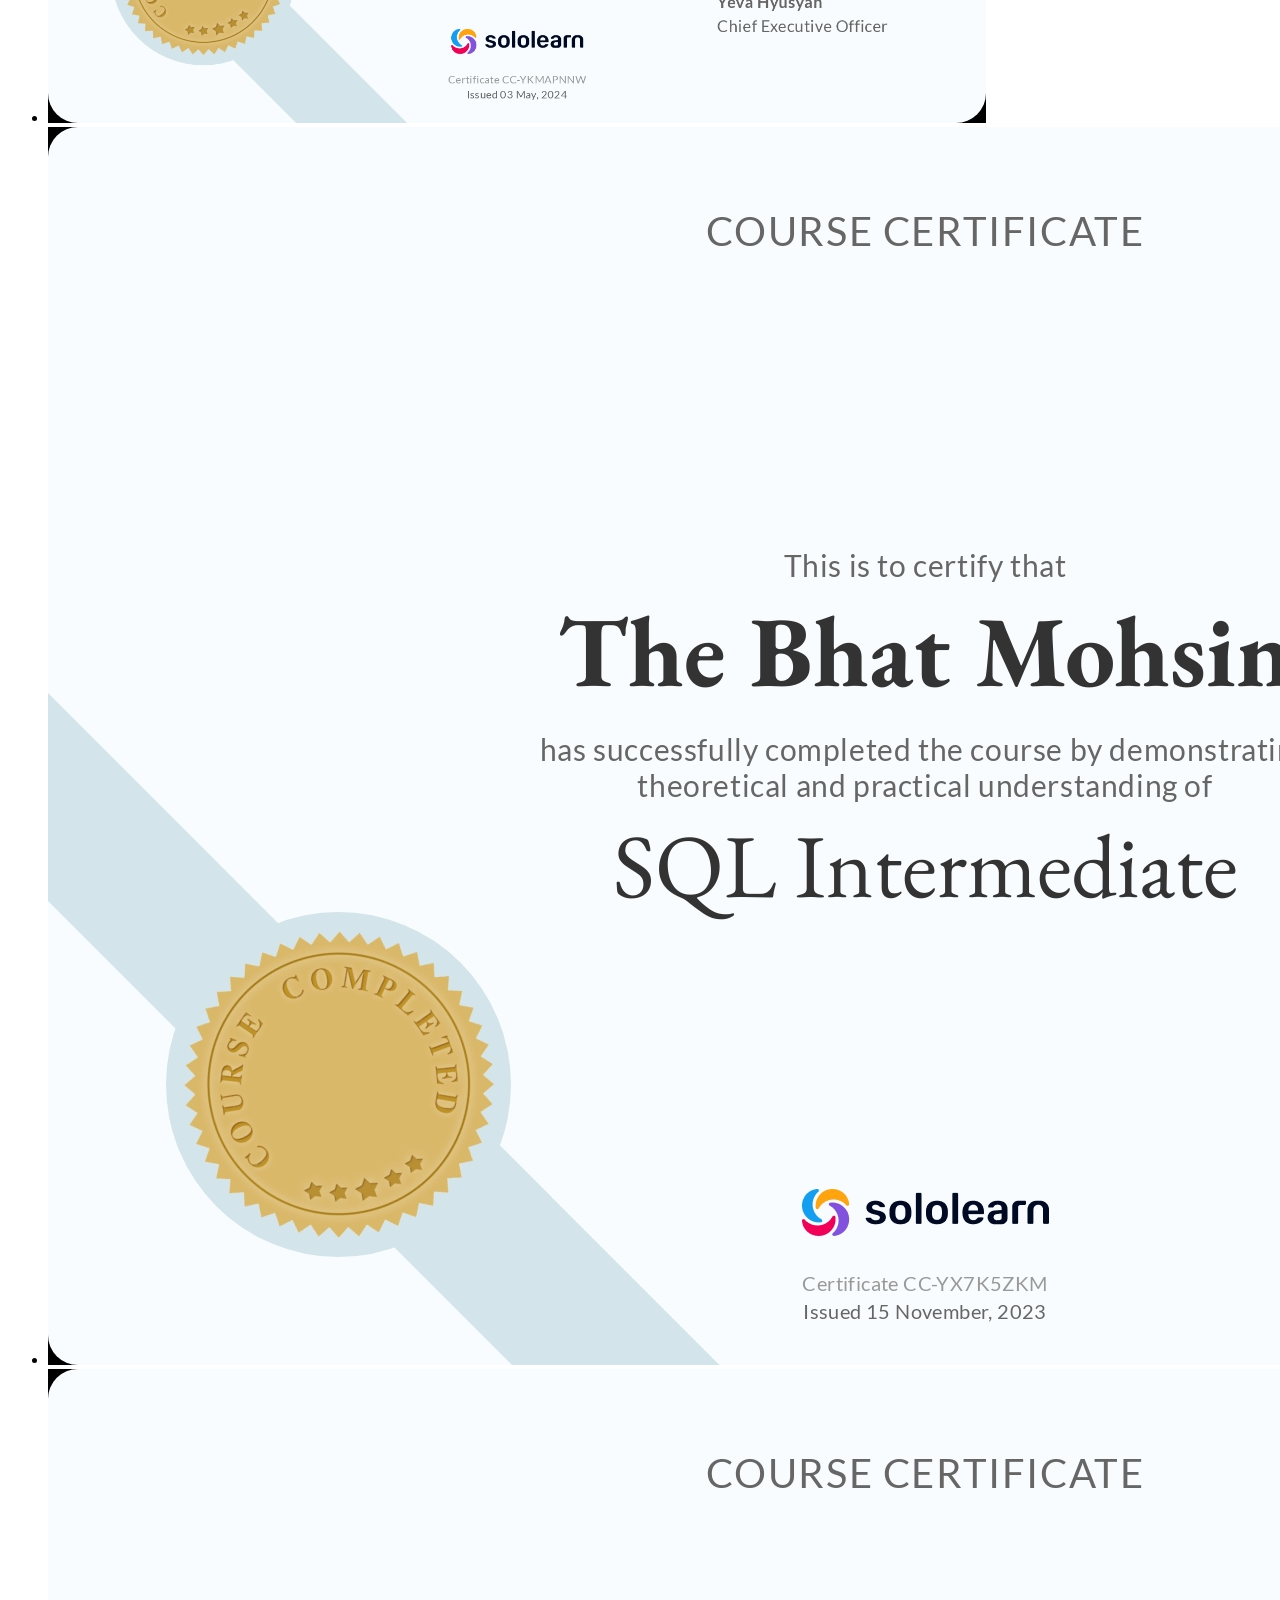
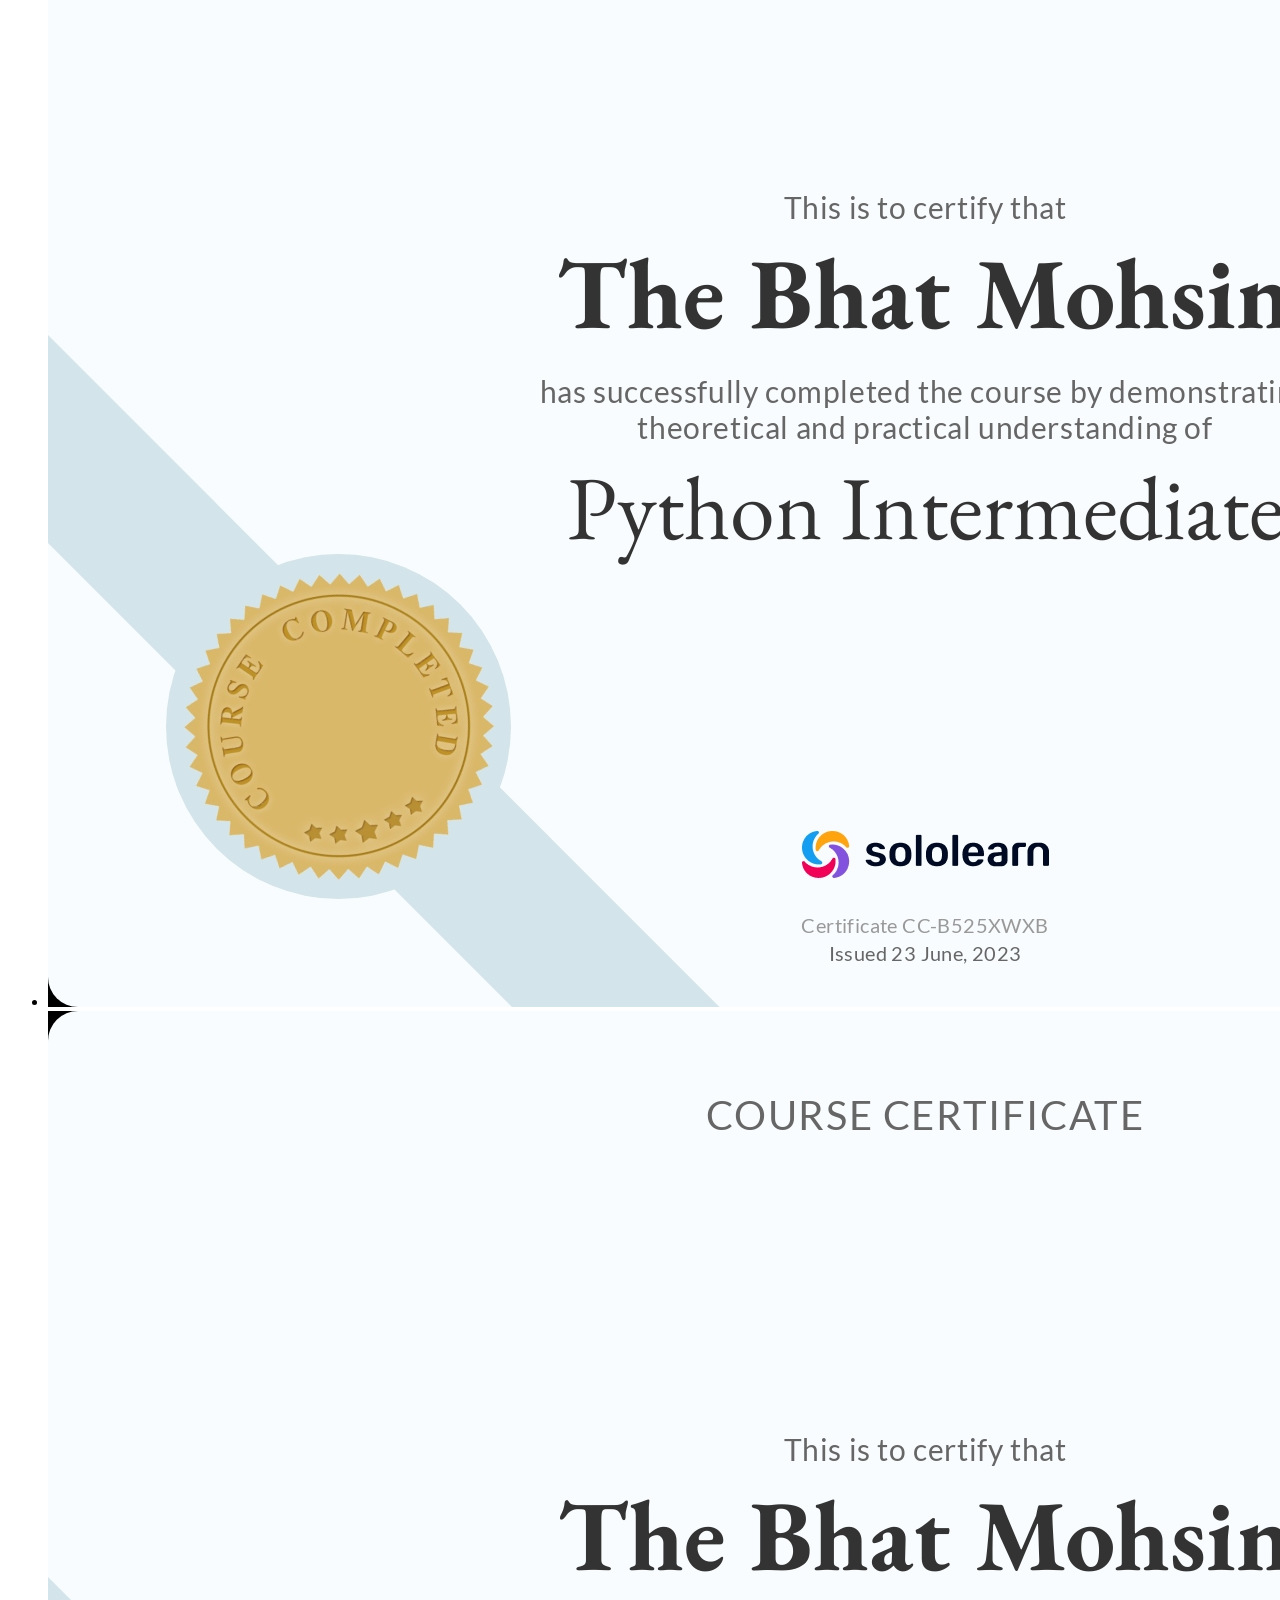
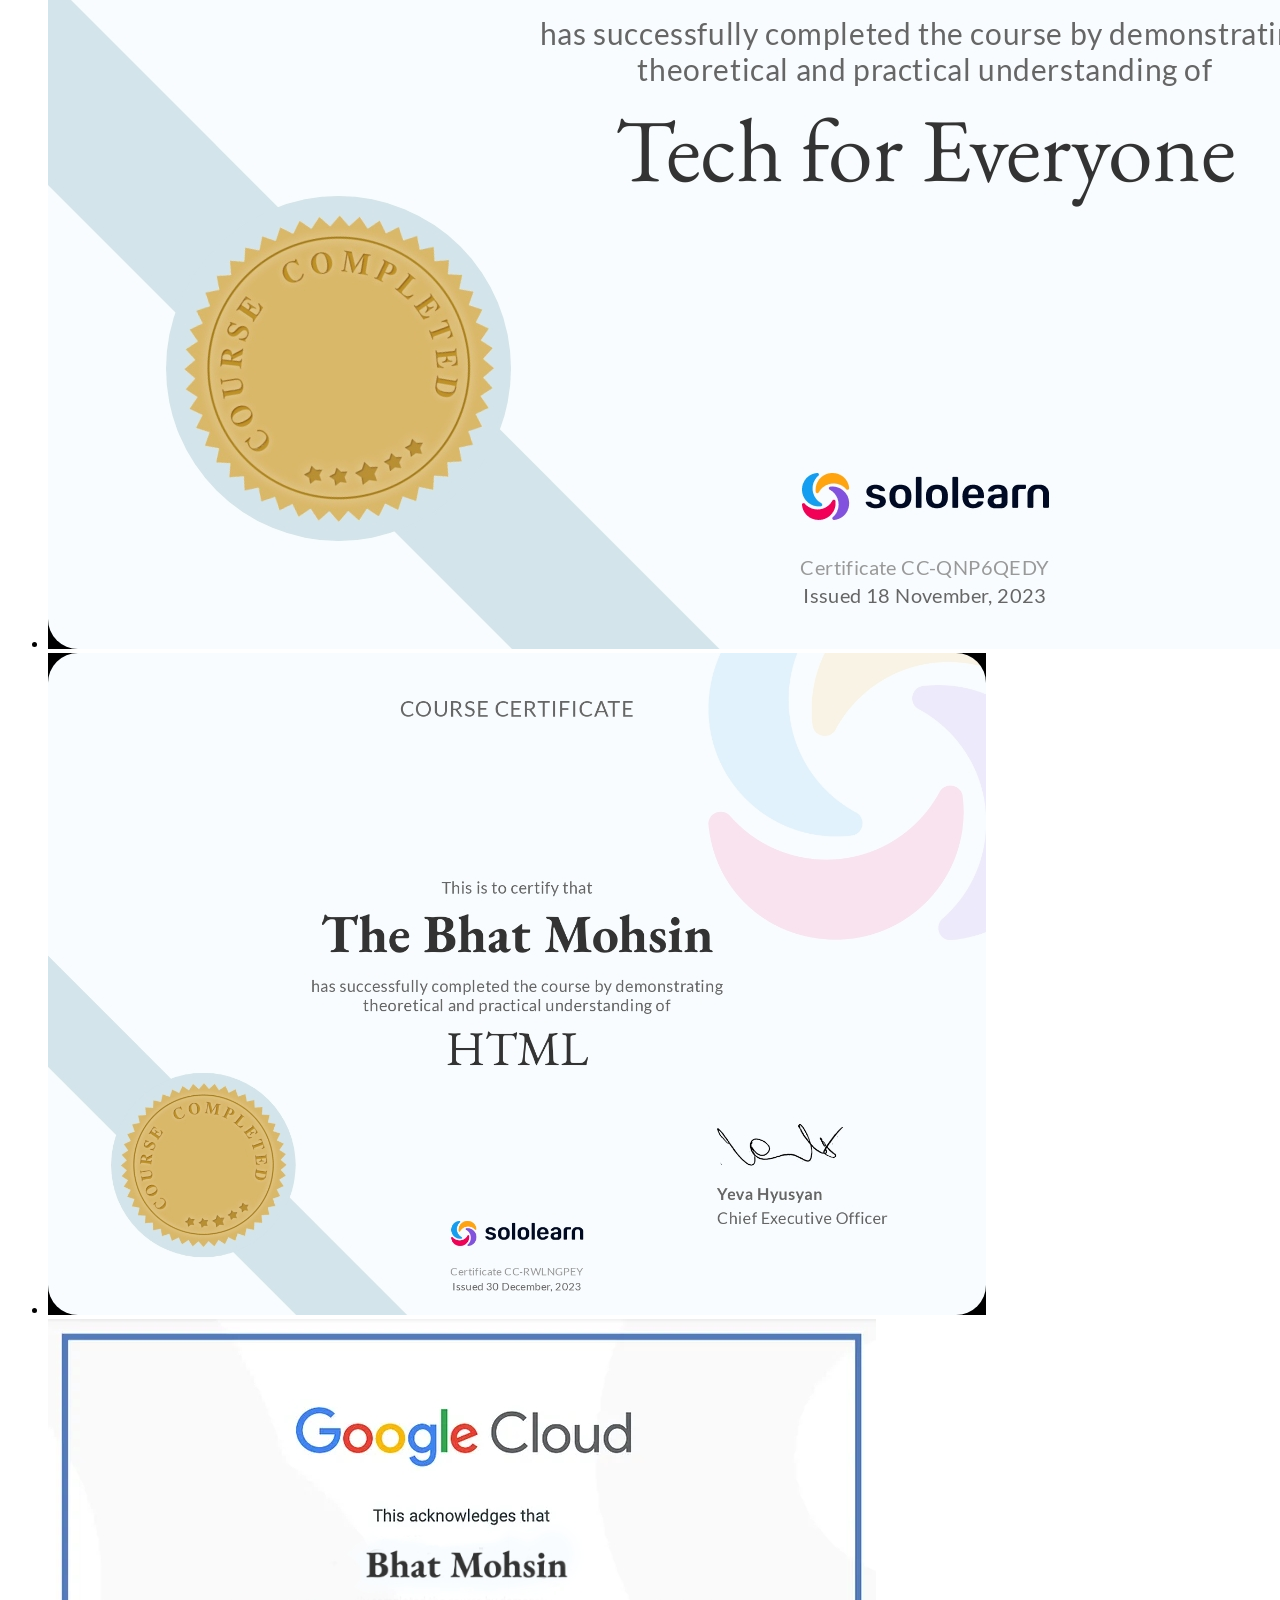
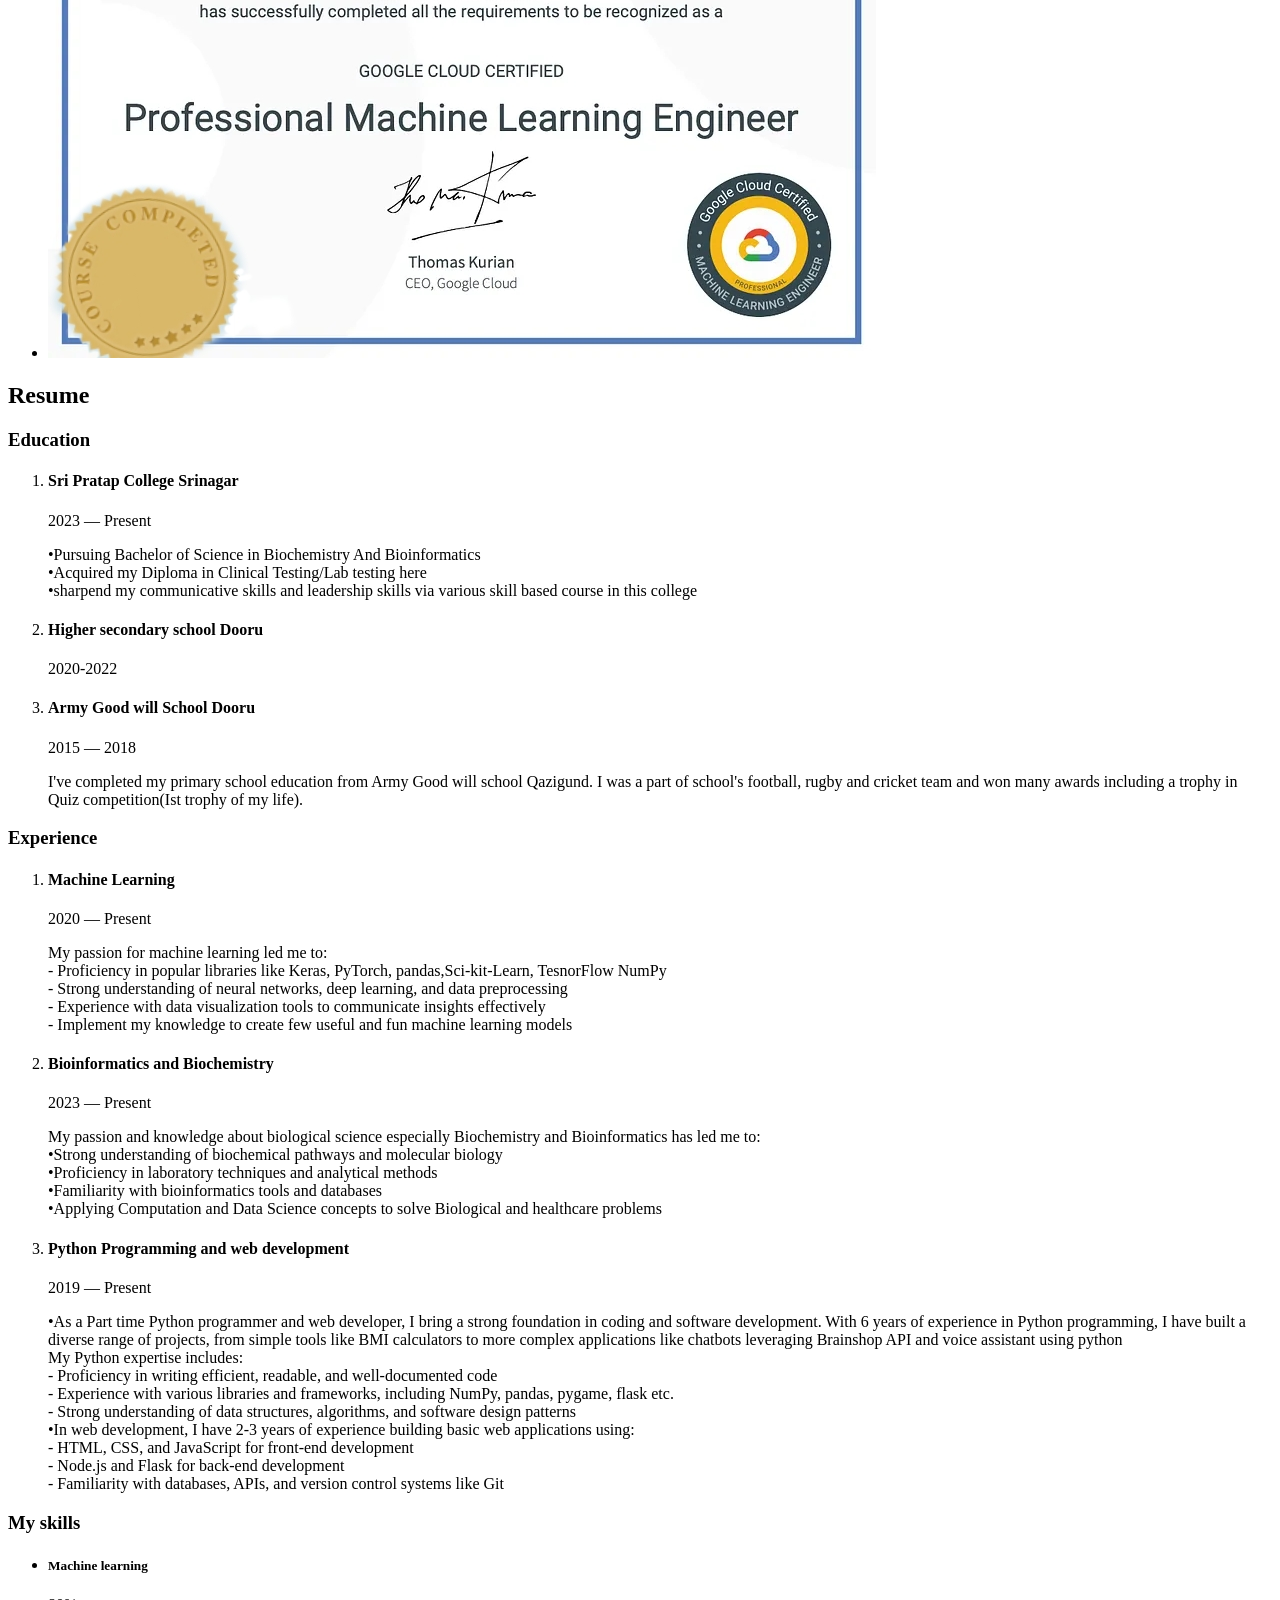
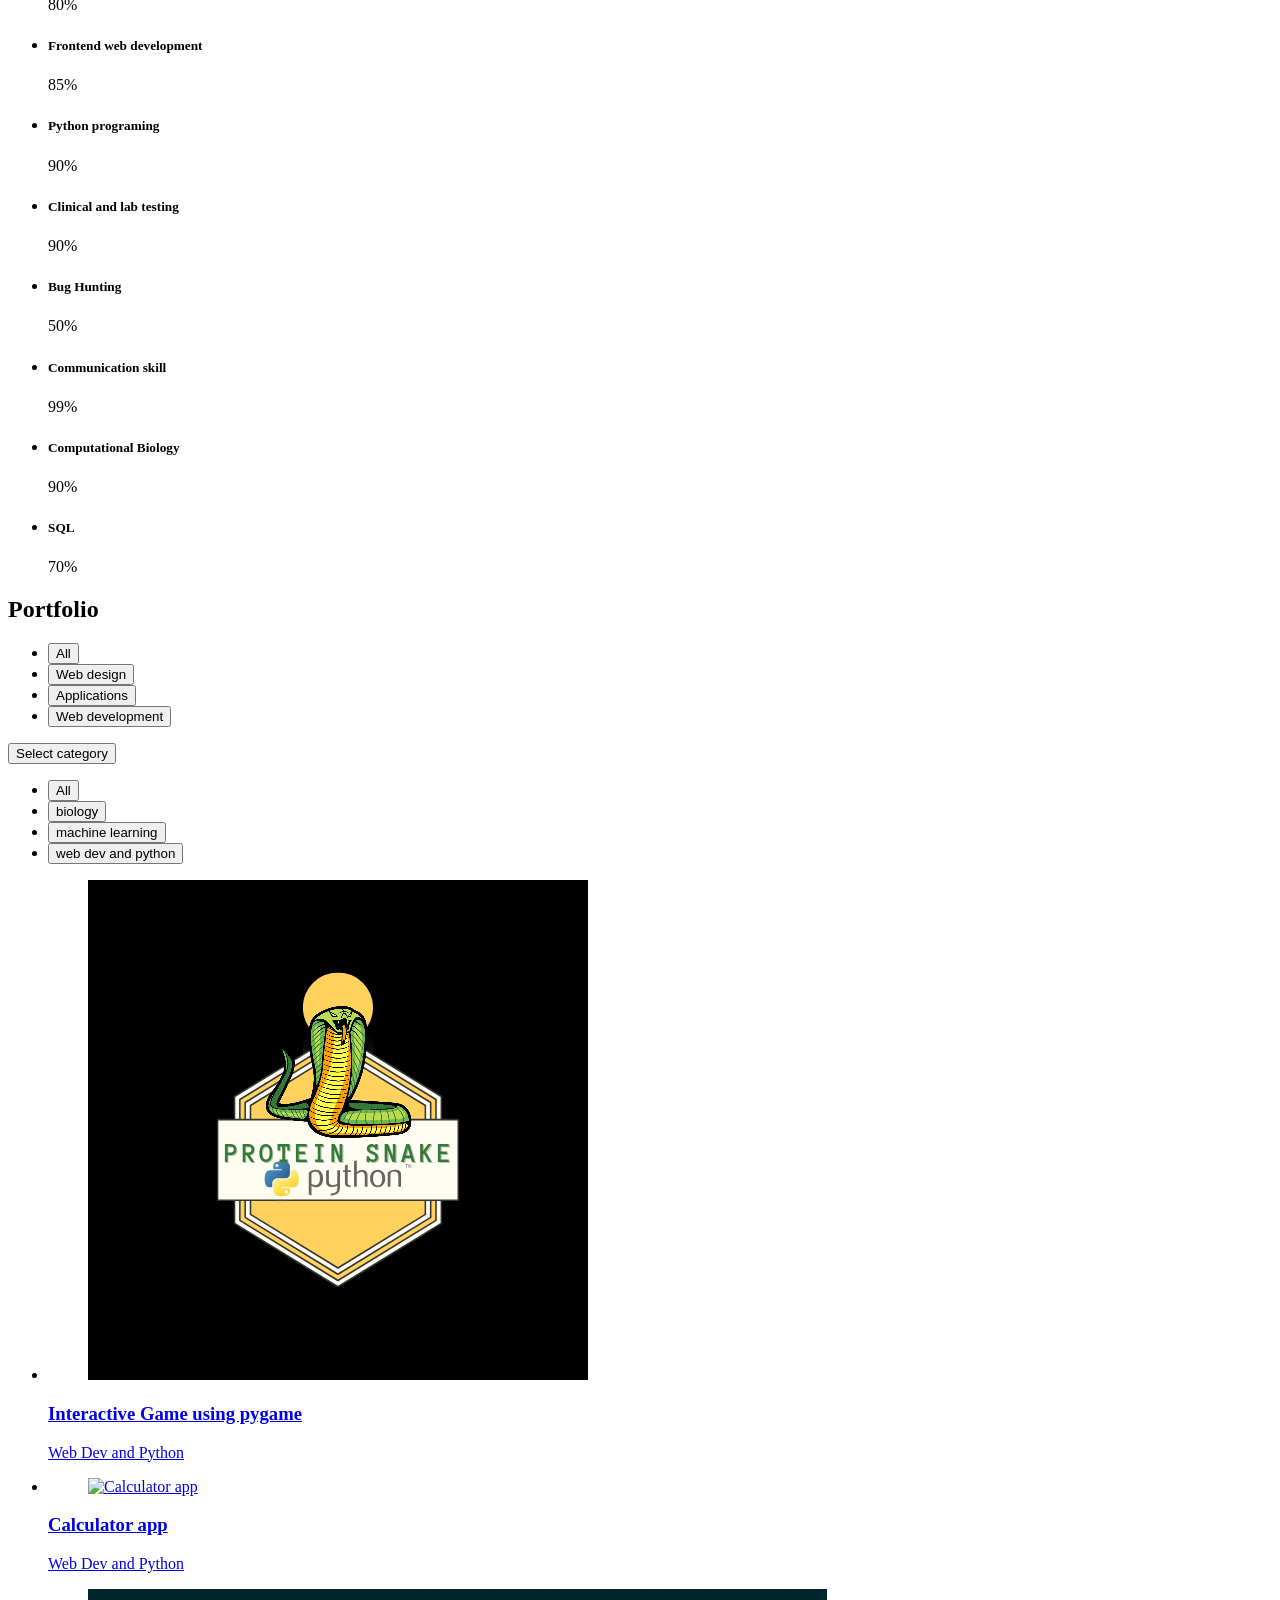
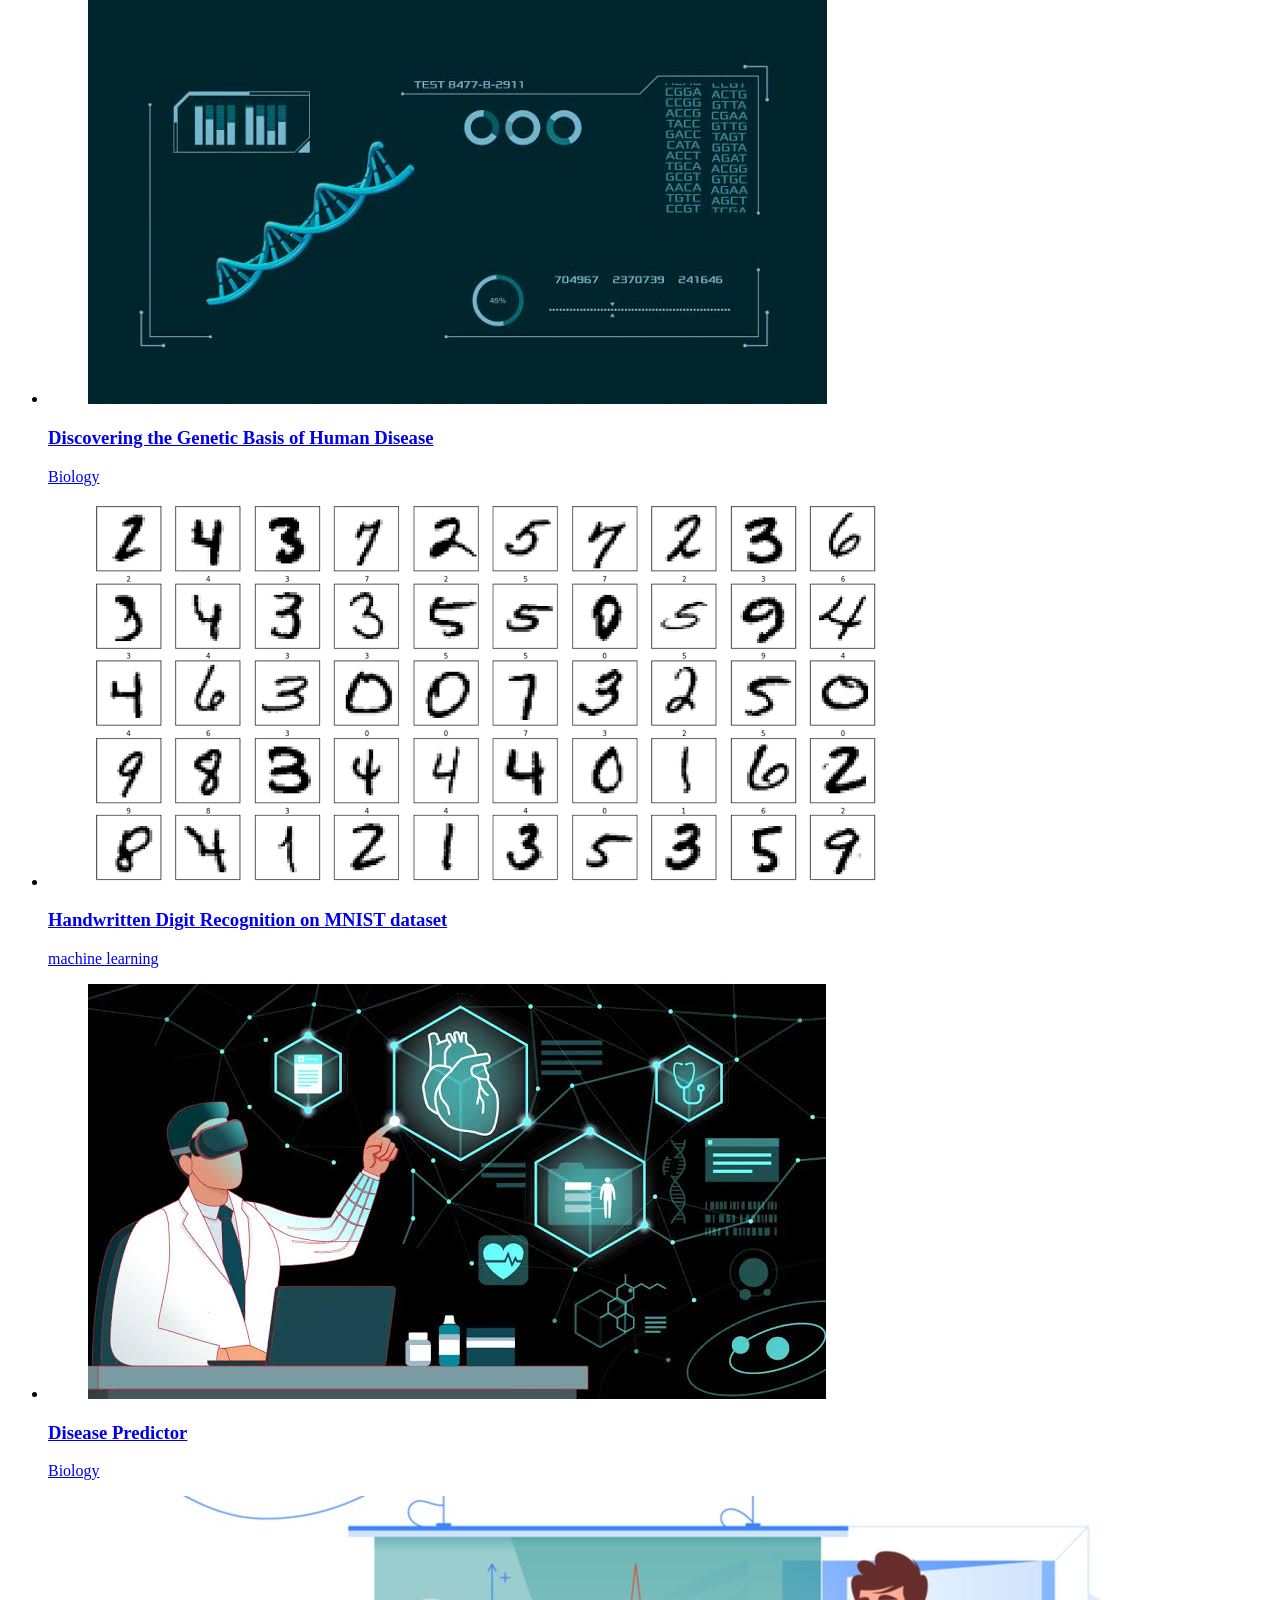
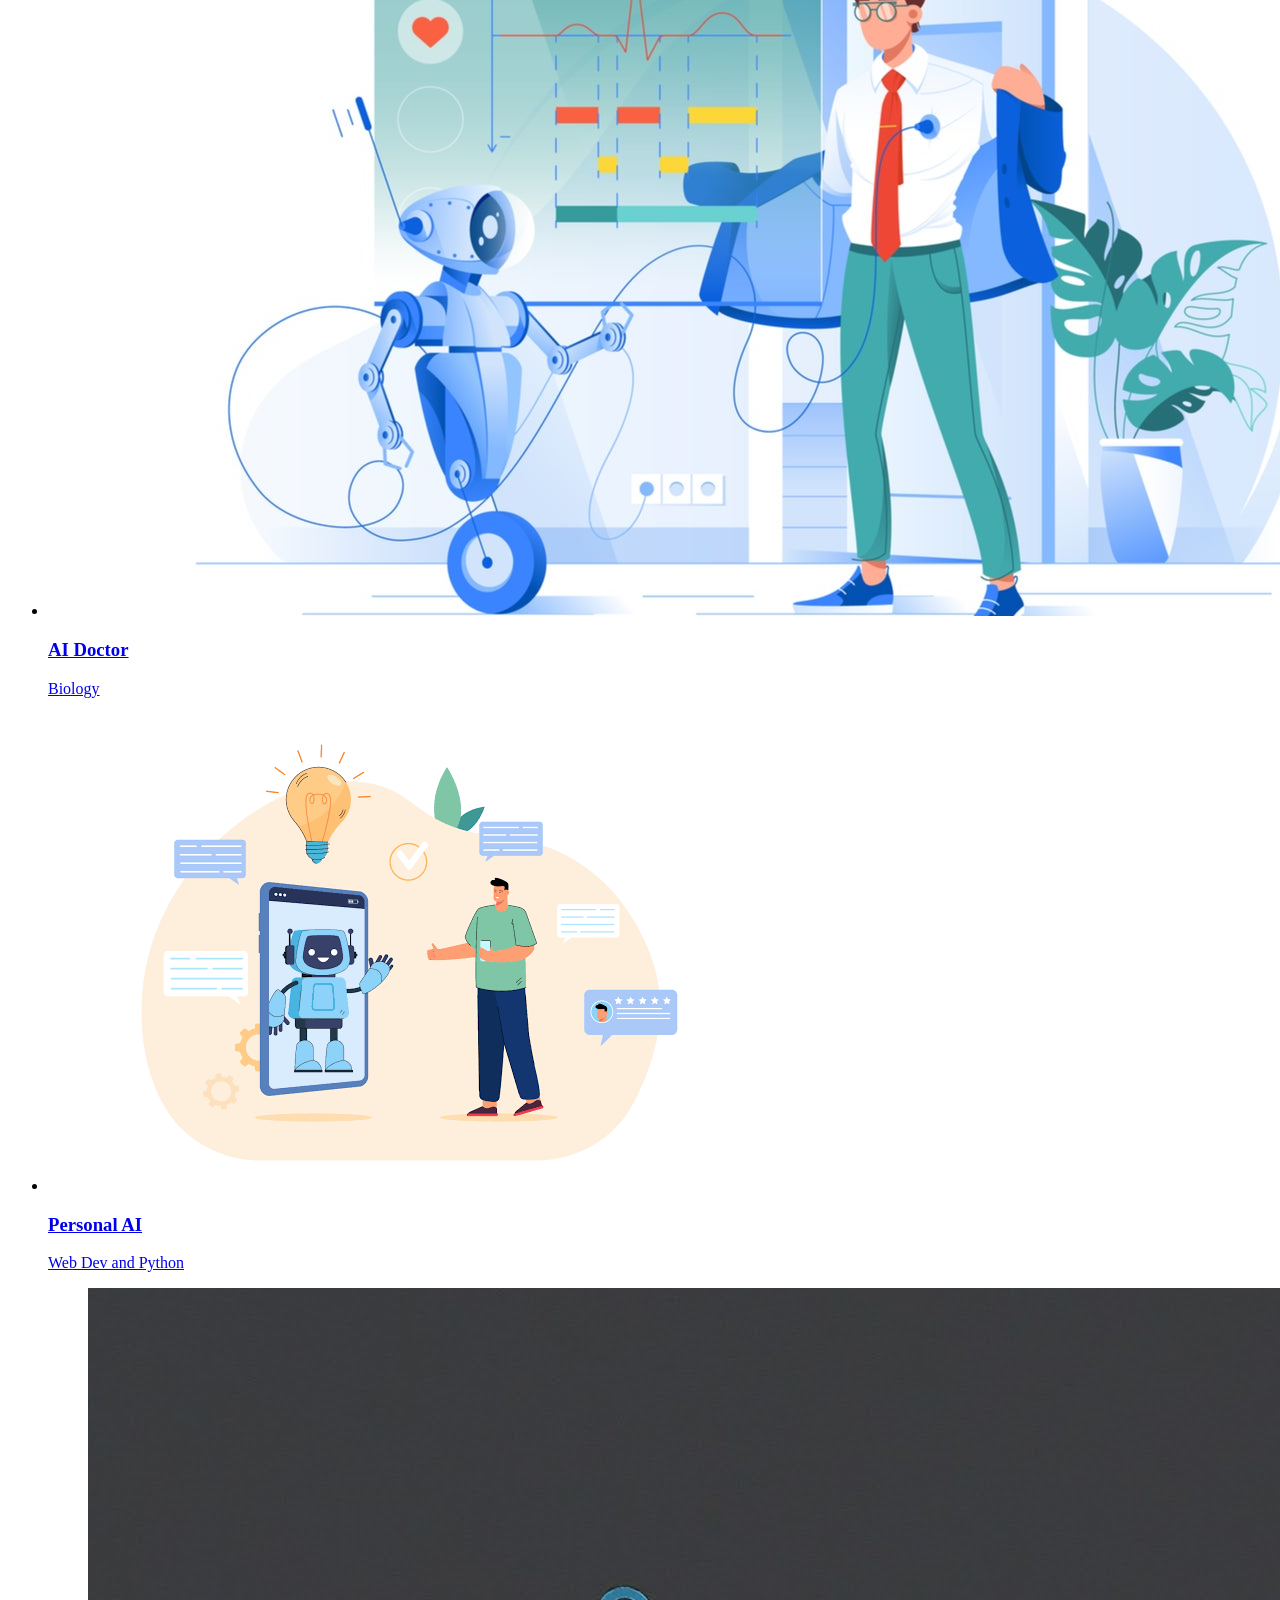
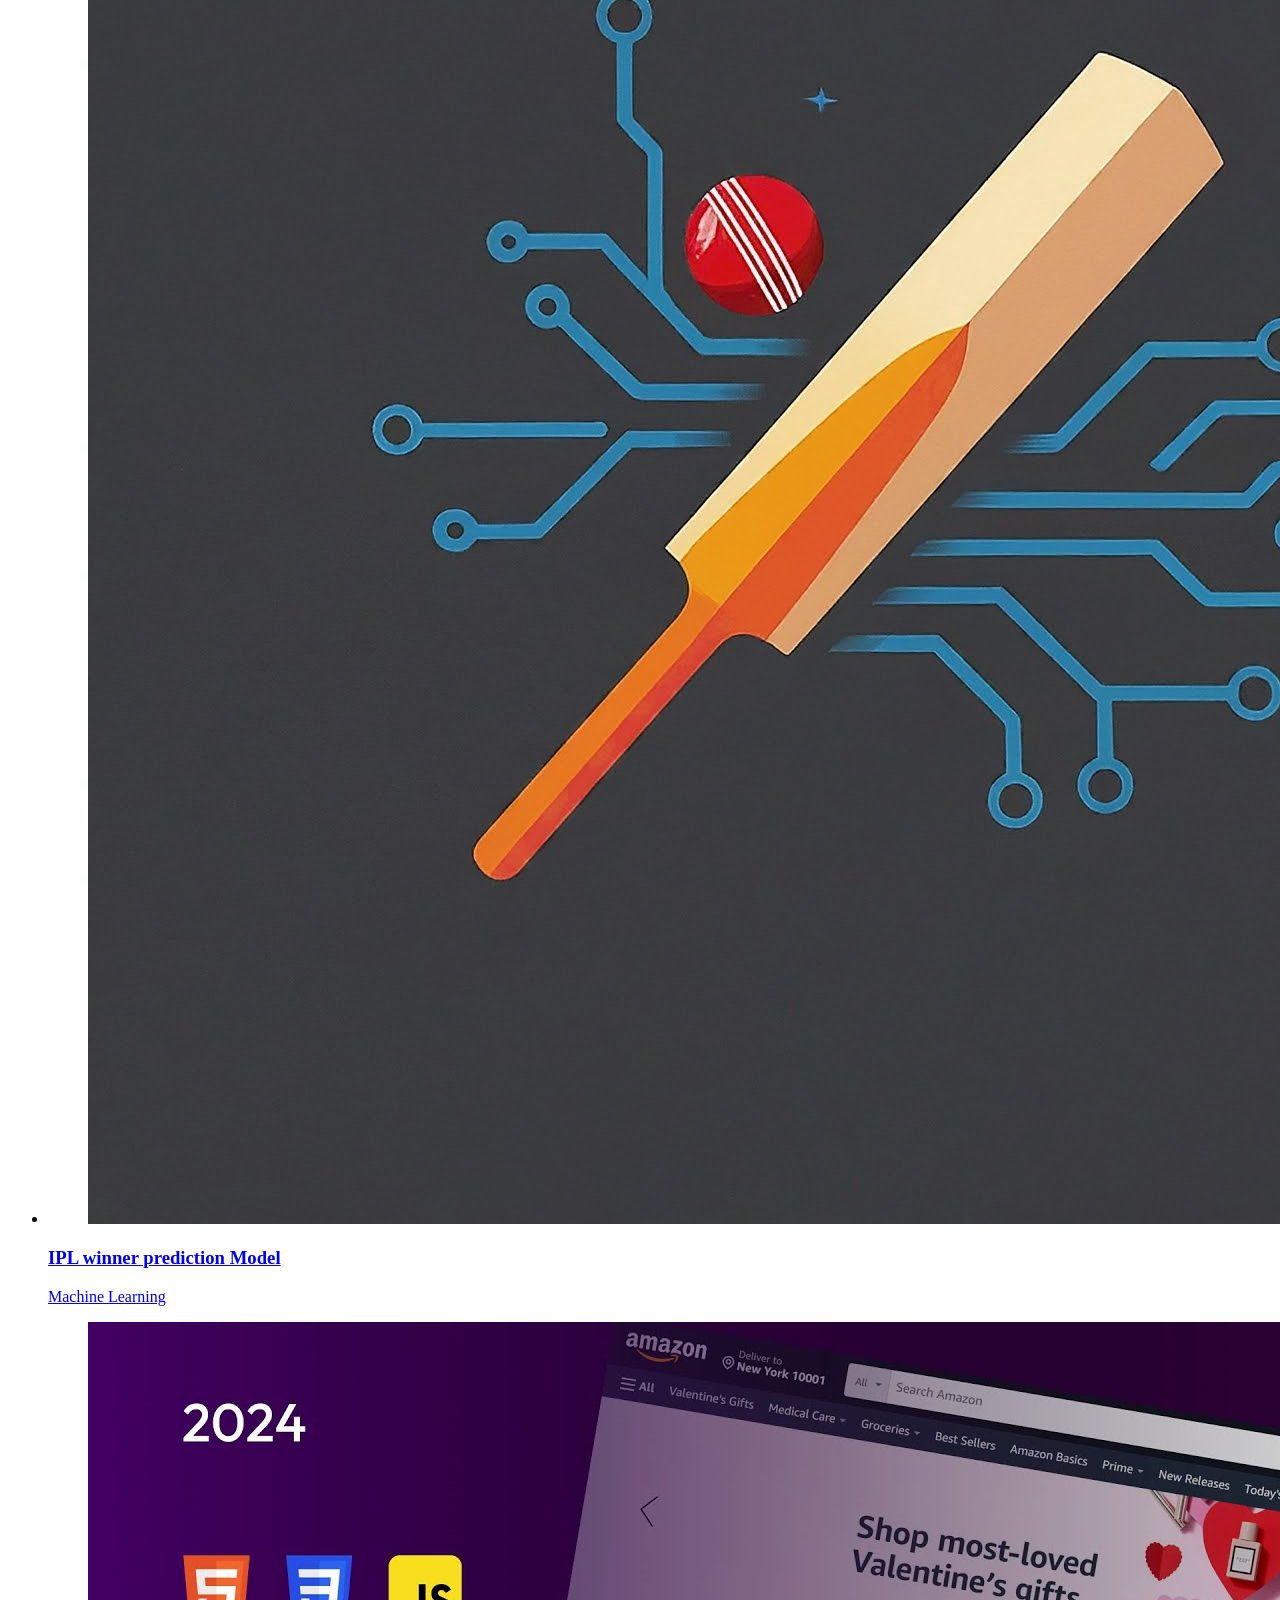
==== commit d562e0c6: "Update index.html" ====
--- a/index.html
+++ b/index.html
@@ -829,7 +829,7 @@
                     <ion-icon name="eye-outline"></ion-icon>
                   </div>
 
-                  <img src="./assets/images/project-1.jpg" alt="web development and python" loading="lazy">
+                  <img src="./assets/images/project-1.png" alt="web development and python" loading="lazy">
                 </figure>
 
                 <h3 class="project-title">Interactive Game using pygame</h3>
@@ -865,7 +865,7 @@
                     <ion-icon name="eye-outline"></ion-icon>
                   </div>
 
-                  <img src="./assets/images/project-3.jpg" alt="Biology" loading="lazy">
+                  <img src="./assets/images/project-3.png" alt="Biology" loading="lazy">
                 </figure>
 
                 <h3 class="project-title">Discovering the Genetic Basis of Human Disease</h3>
@@ -955,7 +955,7 @@
                     <ion-icon name="eye-outline"></ion-icon>
                   </div>
 
-                  <img src="./assets/images/project-8.jpg" alt="Machine Learning" loading="lazy">
+                  <img src="./assets/images/project-8.png" alt="Machine Learning" loading="lazy">
                 </figure>
 
                 <h3 class="project-title">IPL winner prediction Model</h3>
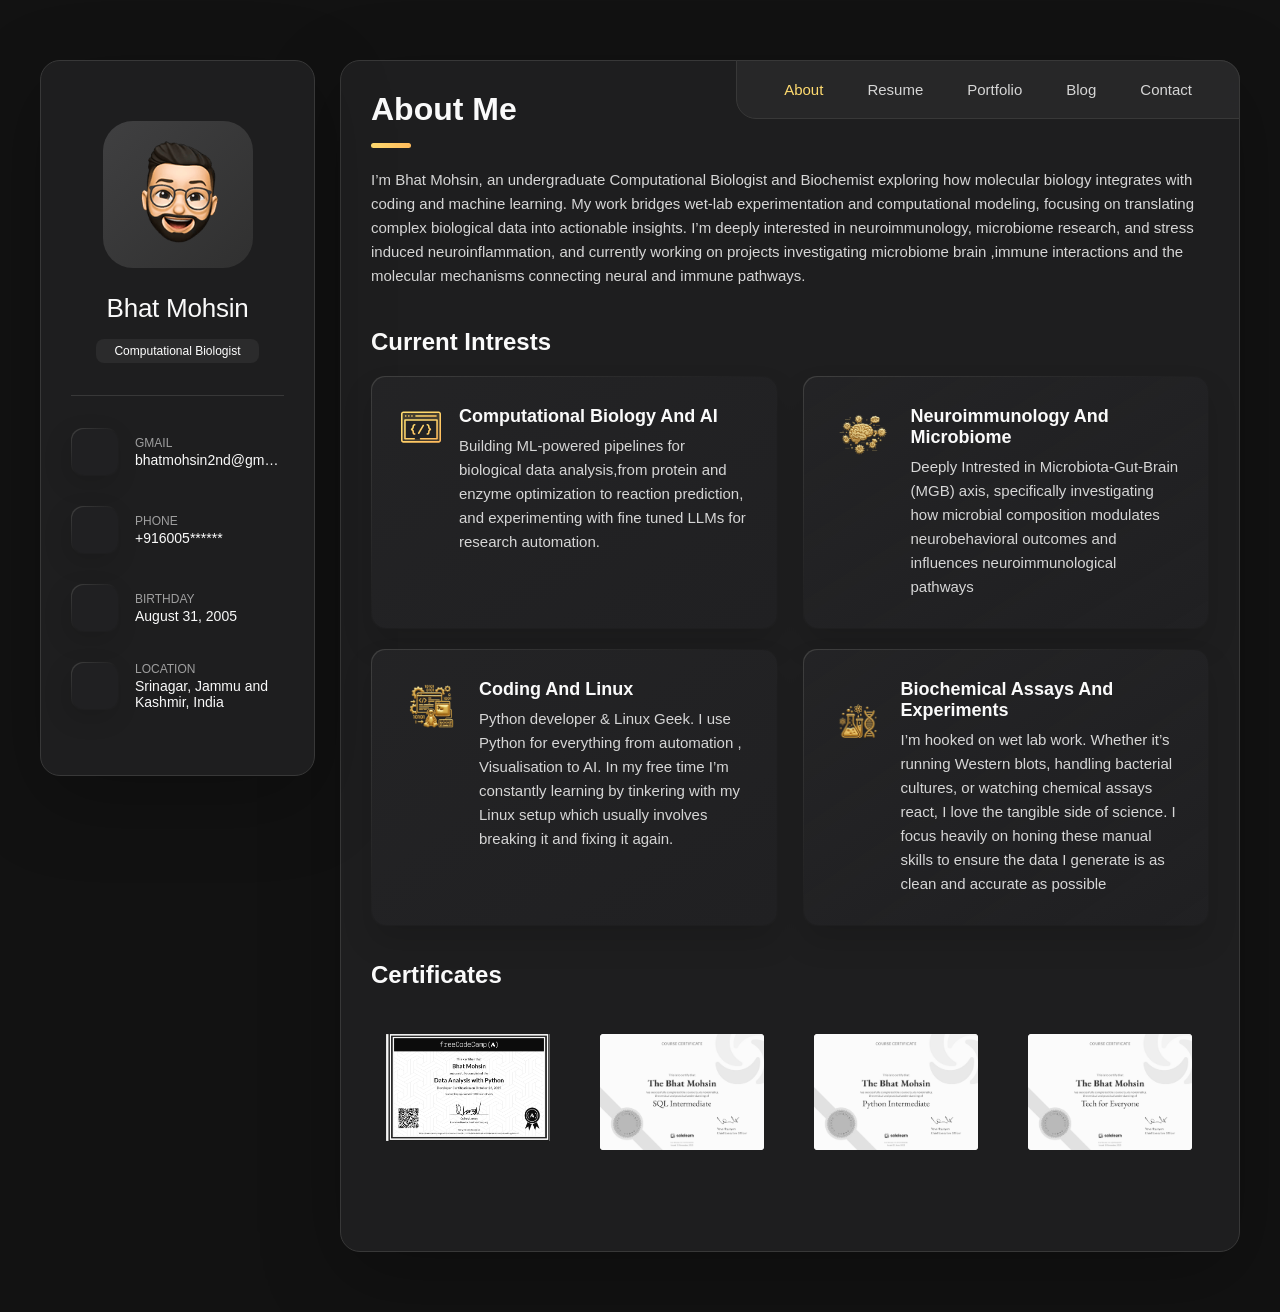
==== commit 1ce6d7a4: "2025 update" ====
--- a/index.html
+++ b/index.html
@@ -5,7 +5,7 @@
   <meta charset="UTF-8">
   <meta http-equiv="X-UA-Compatible" content="IE=edge">
   <meta name="viewport" content="width=device-width, initial-scale=1.0">
-  <title>Personal Portfolio</title>
+  <title>Bhat Mohsin</title>
 
   <!--
     - favicon
@@ -23,6 +23,20 @@
   <link rel="preconnect" href="https://fonts.googleapis.com">
   <link rel="preconnect" href="https://fonts.gstatic.com" crossorigin>
   <link href="https://fonts.googleapis.com/css2?family=Poppins:wght@300;400;500;600&display=swap" rel="stylesheet">
+  <!--
+    - Google console link
+  -->
+  <meta name="google-site-verification" content="SyXbJ1ZykkpcpPuG7JSz4vhDWnCTdesKXpXWZqPIOpk" />
+
+<!-- Google tag (gtag.js) -->
+<script async src="https://www.googletagmanager.com/gtag/js?id=G-8YGJLXPH3M"></script>
+<script>
+  window.dataLayer = window.dataLayer || [];
+  function gtag(){dataLayer.push(arguments);}
+  gtag('js', new Date());
+
+  gtag('config', 'G-8YGJLXPH3M');
+</script>
 </head>
 
 <body>
@@ -219,193 +233,91 @@
 
         <section class="about-text">
           <p>
-            I'm Creative Student, with experience in front-end web development, python programming, machine learning and also pursuing my Bachelor's in Biochemistry and Bioinformatics at Sri Pratap college srinagar 
-          </p>
-
-          <p>
-            ⭐ I like to experiment with Python Programming and frontend web development.<br>
-            ⭐ I love to solve the real world problem especially healthcare and biological problems using my coding and machine learning skills.<br>
-            ⭐ I sometimes play with websites and apps to find any bugs in them(Got my first reward while doing this)<br>
-            ⭐ I am a tech enthusiast and my hobby is to learn and adapt to fast moving tech. I'm also an open source enthusiast and am excited about recent technologies ofAI,WEB3,AR/VR <br>
-          </p>
+            I’m Bhat Mohsin, an undergraduate Computational Biologist and Biochemist exploring how molecular biology integrates with coding and machine learning.
+My work bridges wet-lab experimentation and computational modeling, focusing on translating complex biological data into actionable insights.
+I’m deeply interested in neuroimmunology, microbiome research, and stress induced neuroinflammation, and currently working on projects investigating microbiome brain ,immune interactions and the molecular mechanisms connecting neural and immune pathways.
         </section>
 
 
         <!--
-          - service
+          - intrest
         -->
 
-        <section class="service">
-
-          <h3 class="h3 service-title">What i'm doing</h3>
-
-          <ul class="service-list">
-
-            <li class="service-item">
-
-              <div class="service-icon-box">
+        <section class="intrest">
+
+          <h3 class="h3 intrest-title">Current Intrests</h3>
+
+          <ul class="intrest-list">
+
+            <li class="intrest-item">
+
+              <div class="intrest-icon-box">
                 <img src="./assets/images/icon-dev.svg
                 " alt="Machine learning icon" width="40">
               </div>
 
-              <div class="service-content-box">
-                <h4 class="h4 service-item-title">Machine Learning</h4>
-
-                <p class="service-item-text">
-                    Creating Machine learning models for fun while solving some real world biological/healthcare problems
+              <div class="intrest-content-box">
+                <h4 class="h4 intrest-item-title">Computational Biology and AI</h4>
+
+                <p class="intrest-item-text">
+                  Building ML-powered pipelines for biological data analysis,from protein and enzyme optimization to reaction prediction, and experimenting with fine tuned LLMs for research automation.
                 </p>
               </div>
 
             </li>
 
-            <li class="service-item">
-
-              <div class="service-icon-box">
-                <img src="./assets/images/icon-design.svg" alt="Web development icon" width="40">
+            <li class="intrest-item">
+
+              <div class="intrest-icon-box">
+                <img src="./assets/images/neuro-gut.png" alt="Neuroimmunology and Microbiome" width="60">
               </div>
 
-              <div class="service-content-box">
-                <h4 class="h4 service-item-title">Web dev and python programming</h4>
-
-                <p class="service-item-text">
-                  I love to solve Basic and real world Application using python and sometimes i try to improve pre-existing solutions using python.I have also a little bit of experience in Frontend web development(HTML , CSS , JAVASCRIPT, NODEJS) and SQL
+              <div class="intrest-content-box">
+                <h4 class="h4 intrest-item-title">Neuroimmunology and Microbiome</h4>
+
+                <p class="intrest-item-text">
+                  Deeply Intrested in Microbiota-Gut-Brain (MGB) axis, specifically investigating how microbial composition modulates neurobehavioral outcomes and influences neuroimmunological pathways
                 </p>
               </div>
 
             </li>
-
-            <li class="service-item">
-
-              <div class="service-icon-box">
-                <img src="./assets/images/icon-app.svg" alt="mobile app icon" width="40">
+            
+
+            <li class="intrest-item">
+
+              <div class="intrest-icon-box">
+                <img src="./assets/images/code-linux.png" alt="Coding and Linux" width="60">
               </div>
 
-              <div class="service-content-box">
-                <h4 class="h4 service-item-title">Bug Hunting</h4>
-
-                <p class="service-item-text">
-        
-I leverage my skill to identify and report security vulnerabilities, bugs, and issues in websites, applications, and emerging AI systems I collaborate with development teams to implement fixes, enhancing the overall security posture and user experience of digital products and services.I've successfully submitted many bugs on Hackerone and even got paid for it.
+              <div class="intrest-content-box">
+                <h4 class="h4 intrest-item-title">Coding and Linux</h4>
+
+                <p class="intrest-item-text">
+                  Python developer & Linux Geek. I use Python for everything from automation , Visualisation to AI. In my free time I’m constantly learning by tinkering with my Linux setup which usually involves breaking it and fixing it again. 
                 </p>
               </div>
 
             </li>
 
-            <li class="service-item">
-
-              <div class="service-icon-box">
-                <img src="./assets/images/icon-photo.svg" alt="bioinformatics" width="40">
+            <li class="intrest-item">
+
+              <div class="intrest-icon-box">
+                <img src="./assets/images/wet-lab.png" alt="wet lab" width="50">
               </div>
 
-              <div class="service-content-box">
-                <h4 class="h4 service-item-title">Bioinformatics and Biochemistry</h4>
-
-                <p class="service-item-text">
-                  As a biochemistry and bioinformatics Student, I bring a strong foundation in biological sciences and a passion for integrating computational technology with biology and healthcare. Currently pursuing my Bachelor's in Biochemistry and Bioinformatics, I am dedicated to exploring the intersection of biological systems and computational methods.
+              <div class="intrest-content-box">
+                <h4 class="h4 intrest-item-title">Biochemical Assays and Experiments </h4>
+
+                <p class="intrest-item-text">
+        
+                  I’m hooked on wet lab work. Whether it’s running Western blots, handling bacterial cultures, or watching chemical assays react, I love the tangible side of science. I focus heavily on honing these manual skills to ensure the data I generate is as clean and accurate as possible
                 </p>
               </div>
 
             </li>
-
           </ul>
 
         </section>
-
-
-        <!--
-          - testimonials
-        -->
-
-        <section class="testimonials">
-
-          <h3 class="h3 testimonials-title">Testimonials</h3>
-
-          <ul class="testimonials-list has-scrollbar">
-
-            <li class="testimonials-item">
-              <div class="content-card" data-testimonials-item>
-
-                <figure class="testimonials-avatar-box">
-                  <img src="./assets/images/avatar-1.png" alt="Biochemistry Proffesor" width="60" data-testimonials-avatar>
-                </figure>
-
-                <h4 class="h4 testimonials-item-title" data-testimonials-title>LinkedIn recommendation</h4>
-
-                <div class="testimonials-text" data-testimonials-text>
-                  <p>
-                    I am writing to recommend Bhat Mohsin Showkat for Biochemistry. I have been teaching Bhat Mohsin Showkat as their Professor at Sri Pratap college Srinagar. During this time, I have been consistently impressed with his performance in lab as well as in classroom.
-
-Bhat Mohsin Showkat is a quick learner and has a strong aptitude for Biochemistry. He is also a hard worker and are always willing to go the extra mile.. I have no doubt that Bhat Mohsin Showkat would be a valuable asset to any team. He is highly motivated and talented individual who is eager to learn and grow. I highly recommend Bhat Mohsin Showkat for Biochemistry.
-                  </p>
-                </div>
-
-              </div>
-            </li>
-
-            <li class="testimonials-item">
-              <div class="content-card" data-testimonials-item>
-
-                <figure class="testimonials-avatar-box">
-                  <img src="./assets/images/avatar-2.png" alt="Jessica miller" width="60" data-testimonials-avatar>
-                </figure>
-
-                <h4 class="h4 testimonials-item-title" data-testimonials-title>Proffessor x</h4>
-
-                <div class="testimonials-text" data-testimonials-text>
-                  <p>
-                    Waiting for more recommendations, you can recommend too if my work has ever impressed you.Lorem ipsum dolor sit amet, ullamcous cididt
-                    consectetur adipiscing
-                    elit, seds do et eiusmod tempor incididunt ut laborels dolore magnarels alia.
-                  </p>
-                </div>
-
-              </div>
-            </li>
-
-            <li class="testimonials-item">
-              <div class="content-card" data-testimonials-item>
-
-                <figure class="testimonials-avatar-box">
-                  <img src="./assets/images/avatar-3.png" alt="Emily evans" width="60" data-testimonials-avatar>
-                </figure>
-
-                <h4 class="h4 testimonials-item-title" data-testimonials-title>Doctor Y</h4>
-
-                <div class="testimonials-text" data-testimonials-text>
-                  <p>
-                    Waiting for more recommendations, you can recommend too if my work has ever impressed you Lorem ipsum dolor sit amet, ullamcous cididt
-                    consectetur adipiscing
-                    elit, seds do et eiusmod tempor incididunt ut laborels dolore magnarels alia.
-                  </p>
-                </div>
-
-              </div>
-            </li>
-
-            <li class="testimonials-item">
-              <div class="content-card" data-testimonials-item>
-
-                <figure class="testimonials-avatar-box">
-                  <img src="./assets/images/avatar-4.png" alt="Henry william" width="60" data-testimonials-avatar>
-                </figure>
-
-                <h4 class="h4 testimonials-item-title" data-testimonials-title>Iron Man</h4>
-
-                <div class="testimonials-text" data-testimonials-text>
-                  <p>
-                    Waiting for more recommendations, you can recommend too if my work has ever impressed you Lorem ipsum dolor sit amet, ullamcous cididt
-                    consectetur adipiscing
-                    elit, seds do et eiusmod tempor incididunt ut laborels dolore magnarels alia.
-                  </p>
-                </div>
-
-              </div>
-            </li>
-
-          </ul>
-
-        </section>
-
 
         <!--
           - testimonials modal
@@ -423,7 +335,7 @@
 
             <div class="modal-img-wrapper">
               <figure class="modal-avatar-box">
-                <img src="./assets/images/avatar-1.png" alt="Daniel lewis" width="80" data-modal-img>
+                <img src="./assets/images/avatar-1.png" alt="Bhat Mohsin" width="80" data-modal-img>
               </figure>
 
               <img src="./assets/images/icon-quote.svg" alt="quote icon">
@@ -431,13 +343,13 @@
 
             <div class="modal-content">
 
-              <h4 class="h3 modal-title" data-modal-title>Bruce wayne</h4>
+              <h4 class="h3 modal-title" data-modal-title>Batman</h4>
 
               <time datetime="2021-06-14">14 June, 2021</time>
 
               <div data-modal-text>
                 <p>
-                  Waiting for someone to recommended. Coming soon.... lorem ipsum dolor sit amet, consectetur adipiscing elit, sed do eiusmod tempor incididunt ut labore et dolore magna aliqua.
+                  
                 </p>
               </div>
 
@@ -446,63 +358,89 @@
           </section>
 
         </div>
-
+ 
 
         <!--
-          - clients
+          - certificates
         -->
 
-        <section class="clients">
-
-          <h3 class="h3 clients-title">Certificates</h3>
-
-          <ul class="clients-list has-scrollbar">
-
-            <li class="clients-item">
-              <a href="#">
+        <!--
+          - certificates
+        -->
+
+        <section class="certificates">
+
+          <h3 class="h3 certificates-title">Certificates</h3>
+
+          <ul class="certificates-list has-scrollbar">
+
+            <li class="certificates-item">
+              <a href="#" data-certificate-item>
                 <img src="./assets/images/logo-1-color.png" alt="certificate">
               </a>
             </li>
 
-            <li class="clients-item">
-              <a href="#">
+            <li class="certificates-item">
+              <a href="#" data-certificate-item>
                 <img src="./assets/images/logo-2-color.png" alt="certificate">
               </a>
             </li>
 
-            <li class="clients-item">
-              <a href="#">
+            <li class="certificates-item">
+              <a href="#" data-certificate-item>
                 <img src="./assets/images/logo-3-color.png" alt="certificate">
               </a>
             </li>
 
-            <li class="clients-item">
-              <a href="#">
+            <li class="certificates-item">
+              <a href="#" data-certificate-item>
                 <img src="./assets/images/logo-4-color.png" alt="certificate">
               </a>
             </li>
 
-            <li class="clients-item">
-              <a href="#">
+            <li class="certificates-item">
+              <a href="#" data-certificate-item>
                 <img src="./assets/images/logo-5-color.png" alt="certificate">
               </a>
             </li>
 
-            <li class="clients-item">
-              <a href="#">
+            <li class="certificates-item">
+              <a href="#" data-certificate-item>
                 <img src="./assets/images/logo-6-color.png" alt="certificate">
               </a>
             </li>
 
+            <li class="certificates-item">
+              <a href="#" data-certificate-item>
+                <img src="./assets/images/logo-7-color.png" alt="certificate">
+              </a>
+            </li>
+
           </ul>
 
         </section>
 
-      </article>
-
-
-
-
+        <!--
+          - certificate modal
+        -->
+
+        <div class="certificate-modal-container" data-certificate-modal>
+
+          <div class="certificate-overlay" data-certificate-overlay></div>
+
+          <section class="certificate-modal">
+
+            <button class="certificate-modal-close-btn" data-certificate-modal-close>
+              <ion-icon name="close-outline"></ion-icon>
+            </button>
+
+            <figure class="certificate-modal-img-wrapper">
+              <img src="" alt="certificate" data-certificate-modal-img>
+            </figure>
+
+          </section>
+
+        </div>      </article>
 
       <!--
         - #RESUME
@@ -533,9 +471,8 @@
               <span>2023 — Present</span>
 
               <p class="timeline-text">
-                •Pursuing Bachelor of  Science in Biochemistry  And            Bioinformatics<br> 
-                •Acquired my Diploma in Clinical Testing/Lab testing here<br>
-                •sharpend my communicative skills and leadership skills via various skill based course in this college
+                Pursuing Bachelor of  Science in Biochemistry  And  Bioinformatics<br>
+                
               </p>
 
             </li>
@@ -557,10 +494,10 @@
               <h4 class="h4 timeline-item-title">Army Good will School Dooru</h4>
 
               <span>2015 — 2018</span>
-
+              <!--
               <p class="timeline-text">
-                I've completed my primary school education from Army Good will school Qazigund. I was a part of school's football, rugby and cricket team and won many awards including a trophy in Quiz competition(Ist trophy of my life).
               </p>
+              -->
 
             </li>
 
@@ -582,56 +519,42 @@
 
             <li class="timeline-item">
 
-              <h4 class="h4 timeline-item-title">Machine Learning</h4>
-
-              <span>2020 — Present</span>
+              <h4 class="h4 timeline-item-title">Reserch Assistant</h4>
+
+              <span>2025 — Present</span>
 
               <p class="timeline-text">
-                My passion for machine learning led me to:<br>
-- Proficiency in popular libraries like Keras, PyTorch, pandas,Sci-kit-Learn, TesnorFlow NumPy<br>
-- Strong understanding of neural networks, deep learning, and data preprocessing<br>
-- Experience with data visualization tools to communicate insights effectively<br>
-- Implement my knowledge to create few useful and fun machine learning models
+                Working on projects exploring the intersection of neuroimmunology and the gut microbiome axis, focusing on molecular mechanisms underlying stress induced neuroinflammation.
+My primary responsibilities include performing PCR, Western blotting, electrophoresis, and other biochemical assays for molecular analysis, alongside developing custom Python scripts to automate and analyze experimental data.
+Additionally, I manage bioinformatics workflows using tools such as BLAST, QIIME and PyMOL, and contribute to designing small scale computational models that integrate biological datasets for predictive insights</p>
+
+            </li>
+
+            <li class="timeline-item">
+
+              <h4 class="h4 timeline-item-title">Founder</h4>
+
+              <span>2024 — Present</span>
+
+              <p class="timeline-text">
+                Founded CusNotes, an open-source, non-profit platform with 10,000+ monthly users, providing students with easy access to study materials.<br> This project helped me gain experience in marketing, SEO, and team management.
               </p>
 
             </li>
 
             <li class="timeline-item">
 
-              <h4 class="h4 timeline-item-title">Bioinformatics and Biochemistry</h4>
-
-              <span>2023 — Present</span>
+              <h4 class="h4 timeline-item-title">Penetration Tester</h4>
+
+              <span>2023 — 2024</span>
 
               <p class="timeline-text">
-                My passion and knowledge about biological science especially Biochemistry and Bioinformatics has led me to:<br>
-                •Strong understanding of biochemical pathways and molecular biology<br>
-                •Proficiency in laboratory techniques and analytical methods<br>
-•Familiarity with bioinformatics tools and databases<br>
-                •Applying Computation and Data Science concepts to solve Biological and healthcare problems 
+               Penetration Tester at HackerOne ,collaborated with major tech companies, reported critical vulnerabilities, and earned my first bounty here.
               </p>
-
-            </li>
-
-            <li class="timeline-item">
-
-              <h4 class="h4 timeline-item-title">Python Programming and web development</h4>
-
-              <span>2019 — Present</span>
-
-              <p class="timeline-text">
-                •As a Part time Python programmer and web developer, I bring a strong foundation in coding and software development. With 6 years of experience in Python programming, I have built a diverse range of projects, from simple tools like BMI calculators to more complex applications like chatbots leveraging Brainshop API and voice assistant using python <br>
-My Python expertise includes:<br>
-- Proficiency in writing efficient, readable, and well-documented code<br>
-- Experience with various libraries and frameworks, including NumPy, pandas, pygame, flask etc.<br>
-- Strong understanding of data structures, algorithms, and software design patterns<br>
-•In web development, I have 2-3 years of experience building basic web applications using:<br>
-- HTML, CSS, and JavaScript for front-end development<br>
-- Node.js and Flask for back-end development<br>
-- Familiarity with databases, APIs, and version control systems like Git
-
-              </p>
-
-            </li>
+              
+ 
+            </li>
+    
 
           </ol>
 
@@ -644,103 +567,22 @@
           <ul class="skills-list content-card">
 
             <li class="skills-item">
-
-              <div class="title-wrapper">
-                <h5 class="h5">Machine learning</h5>
-                <data value="80">80%</data>
-              </div>
-
-              <div class="skill-progress-bg">
-                <div class="skill-progress-fill" style="width: 80%;"></div>
-              </div>
-
-            </li>
+              <h5 class="h5">Wet Lab Techniques</h5>
+              <p class="skill-description">Immunoassays, Proteomics, Electrophoresis, Spectrometry, Bioanalytics, Biomolecular Purification</p>
+            </li>
+
             <li class="skills-item">
-
-              <div class="title-wrapper">
-                <h5 class="h5">Frontend web development</h5>
-                <data value="85">85%</data>
-              </div>
-
-              <div class="skill-progress-bg">
-                <div class="skill-progress-fill" style="width: 85%;"></div>
-              </div>
-
+              <h5 class="h5">Programming Languages</h5>
+              <p class="skill-description">Python, R, Bash</p>
             </li>
 
             <li class="skills-item">
-
-              <div class="title-wrapper">
-                <h5 class="h5">Python programing</h5>
-                <data value="90">90%</data>
-              </div>
-
-              <div class="skill-progress-bg">
-                <div class="skill-progress-fill" style="width: 90%;"></div>
-              </div>
-
-            </li>
-
-            <li class="skills-item">
-
-              <div class="title-wrapper">
-                <h5 class="h5">Clinical and lab testing</h5>
-                <data value="90">90%</data>
-              </div>
-
-              <div class="skill-progress-bg">
-                <div class="skill-progress-fill" style="width: 90%;"></div>
-              </div>
-
-            </li>
-
-            <li class="skills-item">
-
-              <div class="title-wrapper">
-                <h5 class="h5">Bug Hunting</h5>
-                <data value="50">50%</data>
-              </div>
-
-              <div class="skill-progress-bg">
-                <div class="skill-progress-fill" style="width: 50%;"></div>
-              </div>
-
-            </li>
-            <li class="skills-item">
-
-              <div class="title-wrapper">
-                <h5 class="h5">Communication skill</h5>
-                <data value="99">99%</data>
-              </div>
-
-              <div class="skill-progress-bg">
-                <div class="skill-progress-fill" style="width: 99%;"></div>
-              </div>
-
-            </li>
-            <li class="skills-item">
-
-              <div class="title-wrapper">
-                <h5 class="h5">Computational Biology</h5>
-                <data value="90">90%</data>
-              </div>
-
-              <div class="skill-progress-bg">
-                <div class="skill-progress-fill" style="width: 90%;"></div>
-              </div>
-
-            </li>
-            <li class="skills-item">
-
-              <div class="title-wrapper">
-                <h5 class="h5">SQL</h5>
-                <data value="70">70%</data>
-              </div>
-
-              <div class="skill-progress-bg">
-                <div class="skill-progress-fill" style="width: 70%;"></div>
-              </div>
-
+              <h5 class="h5">Tools & Technologies</h5>
+              <p class="skill-description">Machine Learning, LLMs, PyTorch, Git/Github, AWS, Jupyter Notebook, Google Colab, Web Development, Hugging Face</p>
+            </li>
+            <li class="skills-item" style="grid-column: span 2;">
+              <h5 class="h5">Bioinformatics</h5>
+              <p class="skill-description">Sequence Alignment,Workflow automation , ML/AI for Biology, Statistical analysis , Structural bioinformatics , MD simulations , Data Visualization, Cloud Computing , Linux/Unix , Shell Scripting</p>
             </li>
 
           </ul>
@@ -772,15 +614,23 @@
             </li>
 
             <li class="filter-item">
-              <button data-filter-btn>Web design</button>
+              <button data-filter-btn>ML & AI</button>
             </li>
 
             <li class="filter-item">
-              <button data-filter-btn>Applications</button>
+              <button data-filter-btn>Bioinformatics</button>
             </li>
 
             <li class="filter-item">
-              <button data-filter-btn>Web development</button>
+              <button data-filter-btn>Biochemistry</button>
+            </li>
+
+            <li class="filter-item">
+              <button data-filter-btn>Algorithms</button>
+            </li>
+
+            <li class="filter-item">
+              <button data-filter-btn>Research</button>
             </li>
 
           </ul>
@@ -804,181 +654,81 @@
               </li>
 
               <li class="select-item">
-                <button data-select-item>biology</button>
+                <button data-select-item>ML & AI</button>
               </li>
 
               <li class="select-item">
-                <button data-select-item>machine learning</button>
+                <button data-select-item>Bioinformatics</button>
               </li>
 
               <li class="select-item">
-                <button data-select-item>web dev and python</button>
+                <button data-select-item>Biochemistry</button>
               </li>
 
+              <li class="select-item">
+                <button data-select-item>Algorithms</button>
+              </li>
+
+              <li class="select-item">
+                <button data-select-item>Research</button>
+              </li>
+
             </ul>
 
           </div>
 
           <ul class="project-list">
 
-            <li class="project-item  active" data-filter-item data-category="web dev and python">
-              <a href="#">
+            <li class="project-item  active" data-filter-item data-category="ml & ai">
+              <a href="https://colab.research.google.com/github/NeurosnapInc/neurosnap/blob/main/example_notebooks/protein_optimization.ipynb">
 
                 <figure class="project-img">
                   <div class="project-item-icon-box">
                     <ion-icon name="eye-outline"></ion-icon>
                   </div>
 
-                  <img src="./assets/images/project-1.png" alt="web development and python" loading="lazy">
+                  <img src="./assets/images/project_3.jpeg" alt="Automated Protein Optimization Pipeline" loading="lazy">
                 </figure>
 
-                <h3 class="project-title">Interactive Game using pygame</h3>
-
-                <p class="project-category">Web Dev and Python</p>
-
-              </a>
-            </li>
-
-            <li class="project-item  active" data-filter-item data-category="web dev and python">
-              <a href="#">
+                <h3 class="project-title">Automated Protein Optimization Pipeline</h3>
+
+                <p class="project-category">ML & AI - Neural Network Prediction</p>
+
+              </a>
+            </li>
+
+            <li class="project-item  active" data-filter-item data-category="algorithms">
+              <a href="https://cusnotes.netlify.app">
 
                 <figure class="project-img">
                   <div class="project-item-icon-box">
                     <ion-icon name="eye-outline"></ion-icon>
                   </div>
 
-                  <img src="./assets/images/project-2.png" alt="Calculator app" loading="lazy">
+                  <img src="./assets/images/project-1.png" alt="CusNotes" loading="lazy">
                 </figure>
 
-                <h3 class="project-title">Calculator app</h3>
-
-                <p class="project-category">Web Dev and Python</p>
-
-              </a>
-            </li>
-
-            <li class="project-item  active" data-filter-item data-category="biology">
-              <a href="#">
+                <h3 class="project-title">CusNotes</h3>
+
+                <p class="project-category">Algorithms - CusNotes</p>
+
+              </a> 
+            </li>
+
+            <li class="project-item  active" data-filter-item data-category="biochemistry">
+              <a href="https://spcfold.streamlit.app">
 
                 <figure class="project-img">
                   <div class="project-item-icon-box">
                     <ion-icon name="eye-outline"></ion-icon>
                   </div>
 
-                  <img src="./assets/images/project-3.png" alt="Biology" loading="lazy">
+                  <img src="./assets/images/project_2.png" alt="Protein Structure Prediction" loading="lazy">
                 </figure>
 
-                <h3 class="project-title">Discovering the Genetic Basis of Human Disease</h3>
-
-                <p class="project-category">Biology</p>
-
-              </a>
-            </li>
-
-            <li class="project-item  active" data-filter-item data-category="machine learning">
-              <a href="#">
-
-                <figure class="project-img">
-                  <div class="project-item-icon-box">
-                    <ion-icon name="eye-outline"></ion-icon>
-                  </div>
-
-                  <img src="./assets/images/project-4.png" alt="Machine Learning" loading="lazy">
-                </figure>
-
-                <h3 class="project-title">Handwritten Digit Recognition on MNIST dataset</h3>
-
-                <p class="project-category">machine learning</p>
-
-              </a>
-            </li>
-
-            <li class="project-item  active" data-filter-item data-category="biology">
-              <a href="#">
-
-                <figure class="project-img">
-                  <div class="project-item-icon-box">
-                    <ion-icon name="eye-outline"></ion-icon>
-                  </div>
-
-                  <img src="./assets/images/project-5.png" alt="Biology" loading="lazy">
-                </figure>
-
-                <h3 class="project-title">Disease Predictor</h3>
-
-                <p class="project-category">Biology</p>
-
-              </a>
-            </li>
-
-            <li class="project-item  active" data-filter-item data-category="biology">
-              <a href="#">
-
-                <figure class="project-img">
-                  <div class="project-item-icon-box">
-                    <ion-icon name="eye-outline"></ion-icon>
-                  </div>
-
-                  <img src="./assets/images/project-6.png" alt="Biology" loading="lazy">
-                </figure>
-
-                <h3 class="project-title">AI Doctor</h3>
-
-                <p class="project-category">Biology</p>
-
-              </a>
-            </li>
-
-            <li class="project-item  active" data-filter-item data-category="web development">
-              <a href="#">
-
-                <figure class="project-img">
-                  <div class="project-item-icon-box">
-                    <ion-icon name="eye-outline"></ion-icon>
-                  </div>
-
-                  <img src="./assets/images/project-7.png" alt="Personal Ai" loading="lazy">
-                </figure>
-
-                <h3 class="project-title">Personal AI</h3>
-
-                <p class="project-category">Web Dev and Python</p>
-
-              </a>
-            </li>
-
-            <li class="project-item  active" data-filter-item data-category="machine learning">
-              <a href="#">
-
-                <figure class="project-img">
-                  <div class="project-item-icon-box">
-                    <ion-icon name="eye-outline"></ion-icon>
-                  </div>
-
-                  <img src="./assets/images/project-8.png" alt="Machine Learning" loading="lazy">
-                </figure>
-
-                <h3 class="project-title">IPL winner prediction Model</h3>
-
-                <p class="project-category">Machine Learning</p>
-
-              </a>
-            </li>
-
-            <li class="project-item  active" data-filter-item data-category="web dev and python">
-              <a href="#">
-
-                <figure class="project-img">
-                  <div class="project-item-icon-box">
-                    <ion-icon name="eye-outline"></ion-icon>
-                  </div>
-
-                  <img src="./assets/images/project-9.png" alt="web development and python" loading="lazy">
-                </figure>
-
-                <h3 class="project-title">Amazon clone</h3>
-
-                <p class="project-category">Web Dev and Python</p>
+                <h3 class="project-title">Protein Structure Fold Prediction</h3>
+
+                <p class="project-category">Biochemistry - Protein Analysis</p>
 
               </a>
             </li>
@@ -1008,23 +758,23 @@
               <a href="#">
 
                 <figure class="blog-banner-box">
-                  <img src="./assets/images/blog-1.jpg" alt="Biology Bytes" loading="lazy">
+                  <img src="./assets/images/blog_1.png" alt="Productivity" loading="lazy">
                 </figure>
 
                 <div class="blog-content">
 
                   <div class="blog-meta">
-                    <p class="blog-category">Biology Bytes</p>
+                    <p class="blog-category">Productivity</p>
 
                     <span class="dot"></span>
 
-                    <time datetime="2022-02-23">Fab 23, 2022</time>
+                    <time datetime="2025-02-23">Fab 23, 2025</time>
                   </div>
 
-                  <h3 class="h3 blog-item-title">Machine learning and Artifcial intelligence in In Healthcare</h3>
+                  <h3 class="h3 blog-item-title">How I built a simple website on my phone that is helping thousands of students monthly</h3>
 
                   <p class="blog-text">
-                    Veritatis et quasi architecto beatae vitae dicta sunt, explicabo.
+                    From a simple idea during exam time to a platform serving 18,000+ students monthly—this is my journey of building CusNotes.
                   </p>
 
                 </div>
@@ -1049,10 +799,10 @@
                     <time datetime="2022-02-23">Fab 23, 2022</time>
                   </div>
 
-                  <h3 class="h3 blog-item-title">Book Summary</h3>
+                  <h3 class="h3 blog-item-title">Book Suggestions and reviews</h3>
 
                   <p class="blog-text">
-                    Sed ut perspiciatis, nam libero tempore, cum soluta nobis est eligendi.
+                    Explore my personal reviews and recommendations on science books I've read ,honest insights, key takeaways, and whether they're worth your time!
                   </p>
 
                 </div>
@@ -1080,7 +830,7 @@
                   <h3 class="h3 blog-item-title">How to learn anything faster</h3>
 
                   <p class="blog-text">
-                    Excepteur sint occaecat cupidatat no proident, quis nostrum exercitationem ullam corporis suscipit.
+                   After hoppping on from one productivity book to another and listening to different productivity youtubers here is my compiled list on things that i do to  learn things faster
                   </p>
 
                 </div>
@@ -1105,10 +855,10 @@
                     <time datetime="2022-02-23">Fab 23, 2022</time>
                   </div>
 
-                  <h3 class="h3 blog-item-title">How i learned Coding</h3>
+                  <h3 class="h3 blog-item-title">How i learned Coding as a Biology Student</h3>
 
                   <p class="blog-text">
-                    Enim ad minim veniam, consectetur adipiscing elit, quis nostrud exercitation ullamco laboris nisi.
+                    Learning coding and things like machine learning as a bio student is a unique challenge ,we're not as familiar with the math and logic behind it. After years of struggle, here’s how I think a newbie should start and avoid the mistakes I made!
                   </p>
 
                 </div>
@@ -1116,34 +866,7 @@
               </a>
             </li>
 
-            <li class="blog-post-item">
-              <a href="#">
-
-                <figure class="blog-banner-box">
-                  <img src="./assets/images/blog-5.jpg" alt="Blog Thumbnail " loading="lazy">
-                </figure>
-
-                <div class="blog-content">
-
-                  <div class="blog-meta">
-                    <p class="blog-category">Machine learning</p>
-
-                    <span class="dot"></span>
-
-                    <time datetime="2022-02-23">Fab 23, 2022</time>
-                  </div>
-
-                  <h3 class="h3 blog-item-title">Diet recommendation machine learning model </h3>
-
-                  <p class="blog-text">
-                    Maxime placeat, sed do eiusmod tempor incididunt ut labore et dolore magna aliqua.
-                  </p>
-
-                </div>
-
-              </a>
-            </li>
-
+<!--
             <li class="blog-post-item">
               <a href="#">
 
@@ -1171,6 +894,7 @@
 
               </a>
             </li>
+            -->
 
           </ul>
 
@@ -1247,4 +971,4 @@
 
 </body>
 
-</html>+</html>
--- a/assets/css/style.css
+++ b/assets/css/style.css
@@ -0,0 +1,2009 @@
+/*-----------------------------------*\
+  #style.css
+\*-----------------------------------*/
+
+
+/**
+ * copyright 2022 @codewithsadee
+ */
+
+
+
+
+
+/*-----------------------------------*\
+  #CUSTOM PROPERTY
+\*-----------------------------------*/
+
+:root {
+
+  /**
+   * colors
+   */
+
+  /* gradient */
+
+  --bg-gradient-onyx: linear-gradient(
+    to bottom right, 
+    hsl(240, 1%, 25%) 3%, 
+    hsl(0, 0%, 19%) 97%
+  );
+  --bg-gradient-jet: linear-gradient(
+    to bottom right, 
+    hsla(240, 1%, 18%, 0.251) 0%, 
+    hsla(240, 2%, 11%, 0) 100%
+  ), hsl(240, 2%, 13%);
+  --bg-gradient-yellow-1: linear-gradient(
+    to bottom right, 
+    hsl(45, 100%, 71%) 0%, 
+    hsla(36, 100%, 69%, 0) 50%
+  );
+  --bg-gradient-yellow-2: linear-gradient(
+    135deg, 
+    hsla(45, 100%, 71%, 0.251) 0%, 
+    hsla(35, 100%, 68%, 0) 59.86%
+  ), hsl(240, 2%, 13%);
+  --border-gradient-onyx: linear-gradient(
+    to bottom right, 
+    hsl(0, 0%, 25%) 0%, 
+    hsla(0, 0%, 25%, 0) 50%
+  );
+  --text-gradient-yellow: linear-gradient(
+    to right, 
+    hsl(45, 100%, 72%), 
+    hsl(35, 100%, 68%)
+  );
+
+  /* solid */
+
+  --jet: hsl(0, 0%, 22%);
+  --onyx: hsl(240, 1%, 17%);
+  --eerie-black-1: hsl(240, 2%, 13%);
+  --eerie-black-2: hsl(240, 2%, 12%);
+  --smoky-black: hsl(0, 0%, 7%);
+  --white-1: hsl(0, 0%, 100%);
+  --white-2: hsl(0, 0%, 98%);
+  --orange-yellow-crayola: hsl(45, 100%, 72%);
+  --vegas-gold: hsl(45, 54%, 58%);
+  --light-gray: hsl(0, 0%, 84%);
+  --light-gray-70: hsla(0, 0%, 84%, 0.7);
+  --bittersweet-shimmer: hsl(0, 43%, 51%);
+
+  /**
+   * typography
+   */
+
+  /* font-family */
+  --ff-poppins: 'Poppins', sans-serif;
+
+  /* font-size */
+  --fs-1: 24px;
+  --fs-2: 18px;
+  --fs-3: 17px;
+  --fs-4: 16px;
+  --fs-5: 15px;
+  --fs-6: 14px;
+  --fs-7: 13px;
+  --fs-8: 11px;
+
+  /* font-weight */
+  --fw-300: 300;
+  --fw-400: 400;
+  --fw-500: 500;
+  --fw-600: 600;
+
+  /**
+   * shadow
+   */
+  
+  --shadow-1: -4px 8px 24px hsla(0, 0%, 0%, 0.25);
+  --shadow-2: 0 16px 30px hsla(0, 0%, 0%, 0.25);
+  --shadow-3: 0 16px 40px hsla(0, 0%, 0%, 0.25);
+  --shadow-4: 0 25px 50px hsla(0, 0%, 0%, 0.15);
+  --shadow-5: 0 24px 80px hsla(0, 0%, 0%, 0.25);
+
+  /**
+   * transition
+   */
+
+  --transition-1: 0.25s ease;
+  --transition-2: 0.5s ease-in-out;
+
+}
+
+
+
+
+
+/*-----------------------------------*\
+  #RESET
+\*-----------------------------------*/
+
+*, *::before, *::after {
+  margin: 0;
+  padding: 0;
+  box-sizing: border-box;
+}
+
+a { text-decoration: none; }
+
+li { list-style: none; }
+
+img, ion-icon, a, button, time, span { display: block; }
+
+button {
+  font: inherit;
+  background: none;
+  border: none;
+  text-align: left;
+  cursor: pointer;
+}
+
+input, textarea {
+  display: block;
+  width: 100%;
+  background: none;
+  font: inherit;
+}
+
+::selection {
+  background: var(--orange-yellow-crayola);
+  color: var(--smoky-black);
+}
+
+:focus { outline-color: var(--orange-yellow-crayola); }
+
+html { font-family: var(--ff-poppins); }
+
+body { background: var(--smoky-black); }
+
+
+
+
+
+/*-----------------------------------*\
+  #REUSED STYLE
+\*-----------------------------------*/
+
+.sidebar,
+article {
+  background: var(--eerie-black-2);
+  border: 1px solid var(--jet);
+  border-radius: 20px;
+  padding: 15px;
+  box-shadow: var(--shadow-1);
+  z-index: 1;
+}
+
+.separator {
+  width: 100%;
+  height: 1px;
+  background: var(--jet);
+  margin: 16px 0;
+}
+
+.icon-box {
+  position: relative;
+  background: var(--border-gradient-onyx);
+  width: 30px;
+  height: 30px;
+  border-radius: 8px;
+  display: flex;
+  justify-content: center;
+  align-items: center;
+  font-size: 16px;
+  color: var(--orange-yellow-crayola);
+  box-shadow: var(--shadow-1);
+  z-index: 1;
+}
+
+.icon-box::before {
+  content: "";
+  position: absolute;
+  inset: 1px;
+  background: var(--eerie-black-1);
+  border-radius: inherit;
+  z-index: -1;
+}
+
+.icon-box ion-icon { --ionicon-stroke-width: 35px; }
+
+article { display: none; }
+
+article.active {
+  display: block;
+  animation: fade 0.5s ease backwards;
+}
+
+@keyframes fade {
+  0% { opacity: 0; }
+  100% { opacity: 1; }
+}
+
+.h2,
+.h3,
+.h4,
+.h5 {
+  color: var(--white-2);
+  text-transform: capitalize;
+}
+
+.h2 { font-size: var(--fs-1); }
+
+.h3 { font-size: var(--fs-2); }
+
+.h4 { font-size: var(--fs-4); }
+
+.h5 {
+  font-size: var(--fs-7);
+  font-weight: var(--fw-500);
+}
+
+.article-title {
+  position: relative;
+  padding-bottom: 7px;
+}
+
+.article-title::after {
+  content: "";
+  position: absolute;
+  bottom: 0;
+  left: 0;
+  width: 30px;
+  height: 3px;
+  background: var(--text-gradient-yellow);
+  border-radius: 3px;
+}
+
+.has-scrollbar::-webkit-scrollbar {
+  width: 5px; /* for vertical scrollbar */
+  height: 5px; /* for horizontal scrollbar */
+}
+
+.has-scrollbar::-webkit-scrollbar-track {
+  background: var(--onyx);
+  border-radius: 5px;
+}
+
+.has-scrollbar::-webkit-scrollbar-thumb {
+  background: var(--orange-yellow-crayola);
+  border-radius: 5px;
+}
+
+.has-scrollbar::-webkit-scrollbar-button { width: 20px; }
+
+.content-card {
+  position: relative;
+  background: var(--border-gradient-onyx);
+  padding: 15px;
+  padding-top: 45px;
+  border-radius: 14px;
+  box-shadow: var(--shadow-2);
+  cursor: pointer;
+  z-index: 1;
+}
+
+.content-card::before {
+  content: "";
+  position: absolute;
+  inset: 1px;
+  background: var(--bg-gradient-jet);
+  border-radius: inherit;
+  z-index: -1;
+}
+
+
+
+
+
+/*-----------------------------------*\
+  #MAIN
+\*-----------------------------------*/
+
+main {
+  margin: 15px 12px;
+  margin-bottom: 75px;
+  min-width: 259px;
+}
+
+
+
+
+
+/*-----------------------------------*\
+  #SIDEBAR
+\*-----------------------------------*/
+
+.sidebar {
+  margin-bottom: 15px;
+  max-height: 112px;
+  overflow: hidden;
+  transition: var(--transition-2);
+}
+
+.sidebar.active { max-height: 405px; }
+
+.sidebar-info {
+  position: relative;
+  display: flex;
+  justify-content: flex-start;
+  align-items: center;
+  gap: 15px;
+}
+
+.avatar-box {
+  background: var(--bg-gradient-onyx);
+  border-radius: 20px;
+}
+
+.info-content .name {
+  color: var(--white-2);
+  font-size: var(--fs-3);
+  font-weight: var(--fw-500);
+  letter-spacing: -0.25px;
+  margin-bottom: 10px;
+}
+
+.info-content .title {
+  color: var(--white-1);
+  background: var(--onyx);
+  font-size: var(--fs-8);
+  font-weight: var(--fw-300);
+  width: max-content;
+  padding: 3px 12px;
+  border-radius: 8px;
+}
+
+.info_more-btn {
+  position: absolute;
+  top: -15px;
+  right: -15px;
+  border-radius: 0 15px;
+  font-size: 13px;
+  color: var(--orange-yellow-crayola);
+  background: var(--border-gradient-onyx);
+  padding: 10px;
+  box-shadow: var(--shadow-2);
+  transition: var(--transition-1);
+  z-index: 1;
+}
+
+.info_more-btn::before {
+  content: "";
+  position: absolute;
+  inset: 1px;
+  border-radius: inherit;
+  background: var(--bg-gradient-jet);
+  transition: var(--transition-1);
+  z-index: -1;
+}
+
+.info_more-btn:hover,
+.info_more-btn:focus { background: var(--bg-gradient-yellow-1); }
+
+.info_more-btn:hover::before,
+.info_more-btn:focus::before { background: var(--bg-gradient-yellow-2); }
+
+.info_more-btn span { display: none; }
+
+.sidebar-info_more {
+  opacity: 0;
+  visibility: hidden;
+  transition: var(--transition-2);
+}
+
+.sidebar.active .sidebar-info_more {
+  opacity: 1;
+  visibility: visible;
+}
+
+.contacts-list {
+  display: grid;
+  grid-template-columns: 1fr;
+  gap: 16px;
+}
+
+.contact-item {
+  min-width: 100%;
+  display: flex;
+  align-items: center;
+  gap: 16px;
+}
+
+.contact-info {
+  max-width: calc(100% - 46px);
+  width: calc(100% - 46px);
+}
+
+.contact-title {
+  color: var(--light-gray-70);
+  font-size: var(--fs-8);
+  text-transform: uppercase;
+  margin-bottom: 2px;
+}
+
+.contact-info :is(.contact-link, time, address) {
+  color: var(--white-2);
+  font-size: var(--fs-7);
+}
+
+.contact-info address { font-style: normal; }
+
+.social-list {
+  display: flex;
+  justify-content: flex-start;
+  align-items: center;
+  gap: 15px;
+  padding-bottom: 4px;
+  padding-left: 7px;
+}
+
+.social-item .social-link {
+  color: var(--light-gray-70);
+  font-size: 18px;
+}
+
+
+.social-item .social-link:hover { color: var(--light-gray); }
+
+
+
+
+
+/*-----------------------------------*\
+  #NAVBAR
+\*-----------------------------------*/
+
+.navbar {
+  position: fixed;
+  bottom: 0;
+  left: 0;
+  width: 100%;
+  background: hsla(240, 1%, 17%, 0.75);
+  backdrop-filter: blur(10px);
+  border: 1px solid var(--jet);
+  border-radius: 12px 12px 0 0;
+  box-shadow: var(--shadow-2);
+  z-index: 5;
+}
+
+.navbar-list {
+  display: flex;
+  flex-wrap: wrap;
+  justify-content: center;
+  align-items: center;
+  padding: 0 10px;
+}
+
+.navbar-link {
+  color: var(--light-gray);
+  font-size: var(--fs-8);
+  padding: 20px 7px;
+  transition: color var(--transition-1);
+}
+
+.navbar-link:hover,
+.navbar-link:focus { color: var(--light-gray-70); }
+
+.navbar-link.active { color: var(--orange-yellow-crayola); }
+
+
+
+
+
+/*-----------------------------------*\
+  #ABOUT
+\*-----------------------------------*/
+
+.about .article-title { margin-bottom: 15px; }
+
+.about-text {
+  color: var(--light-gray);
+  font-size: var(--fs-6);
+  font-weight: var(--fw-300);
+  line-height: 1.6;
+}
+
+.about-text p { margin-bottom: 15px; }
+
+
+
+/**
+ * #intrest 
+ */
+
+.intrest { margin-bottom: 35px; }
+
+.intrest-title { margin-bottom: 20px; }
+
+.intrest-list {
+  display: grid;
+  grid-template-columns: 1fr;
+  gap: 20px;
+}
+
+.intrest-item {
+  position: relative;
+  background: var(--border-gradient-onyx);
+  padding: 20px;
+  border-radius: 14px;
+  box-shadow: var(--shadow-2);
+  z-index: 1;
+}
+
+.intrest-item::before {
+  content: "";
+  position: absolute;
+  inset: 1px;
+  background: var(--bg-gradient-jet);
+  border-radius: inherit;
+  z-index: -1;
+}
+
+.intrest-icon-box { margin-bottom: 10px; }
+
+.intrest-icon-box img { margin: auto; }
+
+.intrest-content-box { text-align: center; }
+
+.intrest-item-title { margin-bottom: 7px; }
+
+.intrest-item-text {
+  color: var(--light-gray);
+  font-size: var(--fs-6);
+  font-weight: var(--fw-3);
+  line-height: 1.6;
+}
+
+
+/**
+ * #testimonials 
+ */
+
+.testimonials { margin-bottom: 30px; }
+
+.testimonials-title { margin-bottom: 20px; }
+
+.testimonials-list {
+  display: flex;
+  justify-content: flex-start;
+  align-items: flex-start;
+  gap: 15px;
+  margin: 0 -15px;
+  padding: 25px 15px;
+  padding-bottom: 35px;
+  overflow-x: auto;
+  scroll-behavior: smooth;
+  overscroll-behavior-inline: contain;
+  scroll-snap-type: inline mandatory;
+}
+
+.testimonials-item {
+  min-width: 100%;
+  scroll-snap-align: center;
+}
+
+.testimonials-avatar-box {
+  position: absolute;
+  top: 0;
+  left: 0;
+  transform: translate(15px, -25px);
+  background: var(--bg-gradient-onyx);
+  border-radius: 14px;
+  box-shadow: var(--shadow-1);
+}
+
+.testimonials-item-title { margin-bottom: 7px; }
+
+.testimonials-text {
+  color: var(--light-gray);
+  font-size: var(--fs-6);
+  font-weight: var(--fw-300);
+  line-height: 1.6;
+  display: -webkit-box;
+  line-clamp: 4;
+  -webkit-line-clamp: 4;
+  -webkit-box-orient: vertical;
+  overflow: hidden;
+}
+
+
+/**
+ * #testimonials-modal
+ */
+
+.modal-container {
+  position: fixed;
+  top: 0;
+  left: 0;
+  width: 100%;
+  height: 100%;
+  display: flex;
+  justify-content: center;
+  align-items: center;
+  overflow-y: auto;
+  overscroll-behavior: contain;
+  z-index: 20;
+  pointer-events: none;
+  visibility: hidden;
+}
+
+.modal-container::-webkit-scrollbar { display: none; }
+
+.modal-container.active {
+  pointer-events: all;
+  visibility: visible;
+}
+
+.overlay {
+  position: fixed;
+  top: 0;
+  left: 0;
+  width: 100%;
+  height: 100vh;
+  background: hsl(0, 0%, 5%);
+  opacity: 0;
+  visibility: hidden;
+  pointer-events: none;
+  z-index: 1;
+  transition: var(--transition-1);
+}
+
+.overlay.active {
+  opacity: 0.8;
+  visibility: visible;
+  pointer-events: all;
+}
+
+.testimonials-modal {
+  background: var(--eerie-black-2);
+  position: relative;
+  padding: 15px;
+  margin: 15px 12px;
+  border: 1px solid var(--jet);
+  border-radius: 14px;
+  box-shadow: var(--shadow-5);
+  transform: scale(1.2);
+  opacity: 0;
+  transition: var(--transition-1);
+  z-index: 2;
+}
+
+.modal-container.active .testimonials-modal {
+  transform: scale(1);
+  opacity: 1;
+}
+
+.modal-close-btn {
+  position: absolute;
+  top: 15px;
+  right: 15px;
+  background: var(--onyx);
+  border-radius: 8px;
+  width: 32px;
+  height: 32px;
+  display: flex;
+  justify-content: center;
+  align-items: center;
+  color: var(--white-2);
+  font-size: 18px;
+  opacity: 0.7;
+}
+
+.modal-close-btn:hover,
+.modal-close-btn:focus { opacity: 1; }
+
+.modal-close-btn ion-icon { --ionicon-stroke-width: 50px; }
+
+.modal-avatar-box {
+  background: var(--bg-gradient-onyx);
+  width: max-content;
+  border-radius: 14px;
+  margin-bottom: 15px;
+  box-shadow: var(--shadow-2);
+}
+
+.modal-img-wrapper > img { display: none; }
+
+.modal-title { margin-bottom: 4px; }
+
+.modal-content time {
+  font-size: var(--fs-6);
+  color: var(--light-gray-70);
+  font-weight: var(--fw-300);
+  margin-bottom: 10px;
+}
+
+.modal-content p {
+  color: var(--light-gray);
+  font-size: var(--fs-6);
+  font-weight: var(--fw-300);
+  line-height: 1.6;
+}
+
+
+/**
+ * #certificates 
+ */
+
+.certificates { margin-bottom: 15px; }
+
+.certificates-list {
+  display: flex;
+  justify-content: flex-start;
+  align-items: flex-start;
+  gap: 15px;
+  margin: 0 -15px;
+  padding: 25px;
+  padding-bottom: 25px;
+  overflow-x: auto;
+  scroll-behavior: smooth;
+  overscroll-behavior-inline: contain;
+  scroll-snap-type: inline mandatory;
+  scroll-padding-inline: 25px;
+}
+
+.certificates-item {
+  min-width: 50%;
+  scroll-snap-align: start;
+}
+
+.certificates-item img {
+  width: 100%;
+  filter: grayscale(1);
+  transition: var(--transition-1);
+}
+
+.certificates-item img:hover { filter: grayscale(0); }
+
+
+
+
+/*-----------------------------------*\
+  #CERTIFICATE MODAL
+\*-----------------------------------*/
+
+.certificate-modal-container {
+  position: fixed;
+  top: 0;
+  left: 0;
+  width: 100%;
+  height: 100%;
+  display: flex;
+  justify-content: center;
+  align-items: center;
+  overflow-y: auto;
+  overscroll-behavior: contain;
+  z-index: 20;
+  pointer-events: none;
+  visibility: hidden;
+}
+
+.certificate-modal-container::-webkit-scrollbar { display: none; }
+
+.certificate-modal-container.active {
+  pointer-events: all;
+  visibility: visible;
+}
+
+.certificate-overlay {
+  position: fixed;
+  top: 0;
+  left: 0;
+  width: 100%;
+  height: 100vh;
+  background: hsl(0, 0%, 5%);
+  opacity: 0;
+  visibility: hidden;
+  pointer-events: none;
+  z-index: 1;
+  transition: var(--transition-1);
+}
+
+.certificate-overlay.active {
+  opacity: 0.8;
+  visibility: visible;
+  pointer-events: all;
+}
+
+.certificate-modal {
+  background: var(--eerie-black-2);
+  position: relative;
+  padding: 20px;
+  margin: 20px;
+  border: 1px solid var(--jet);
+  border-radius: 14px;
+  box-shadow: var(--shadow-5);
+  transform: scale(1.2);
+  opacity: 0;
+  transition: var(--transition-1);
+  z-index: 2;
+  max-width: 90%;
+  max-height: 90vh;
+}
+
+.certificate-modal-container.active .certificate-modal {
+  transform: scale(1);
+  opacity: 1;
+}
+
+.certificate-modal-close-btn {
+  position: absolute;
+  top: 15px;
+  right: 15px;
+  background: var(--onyx);
+  border-radius: 8px;
+  width: 32px;
+  height: 32px;
+  display: flex;
+  justify-content: center;
+  align-items: center;
+  color: var(--white-2);
+  font-size: 18px;
+  opacity: 0.7;
+  z-index: 1;
+}
+
+.certificate-modal-close-btn:hover,
+.certificate-modal-close-btn:focus { opacity: 1; }
+
+.certificate-modal-close-btn ion-icon { --ionicon-stroke-width: 50px; }
+
+.certificate-modal-img-wrapper {
+  width: 100%;
+  max-width: 600px;
+  margin: 0 auto;
+}
+
+.certificate-modal-img-wrapper img {
+  width: 100%;
+  height: auto;
+  display: block;
+  border-radius: 10px;
+}
+
+
+
+
+
+/*-----------------------------------*\
+  #RESUME
+\*-----------------------------------*/
+
+.article-title { margin-bottom: 30px; }
+
+
+/**
+ * education and experience 
+ */
+
+.timeline { margin-bottom: 30px; }
+
+.timeline .title-wrapper {
+  display: flex;
+  align-items: center;
+  gap: 15px;
+  margin-bottom: 25px;
+}
+
+.timeline-list {
+  font-size: var(--fs-6);
+  margin-left: 45px;
+}
+
+.timeline-item { position: relative; }
+
+.timeline-item:not(:last-child) { margin-bottom: 20px; }
+
+.timeline-item-title {
+  font-size: var(--fs-6);
+  line-height: 1.3;
+  margin-bottom: 7px;
+}
+
+.timeline-list span {
+  color: var(--vegas-gold);
+  font-weight: var(--fw-400);
+  line-height: 1.6;
+}
+
+.timeline-item:not(:last-child)::before {
+  content: "";
+  position: absolute;
+  top: -25px;
+  left: -30px;
+  width: 1px;
+  height: calc(100% + 50px);
+  background: var(--jet);
+}
+
+.timeline-item::after {
+  content: "";
+  position: absolute;
+  top: 5px;
+  left: -33px;
+  height: 6px;
+  width: 6px;
+  background: var(--text-gradient-yellow);
+  border-radius: 50%;
+  box-shadow: 0 0 0 4px var(--jet);
+}
+
+.timeline-text {
+  color: var(--light-gray);
+  font-weight: var(--fw-300);
+  line-height: 1.6;
+}
+
+
+/**
+ * skills 
+ */
+
+.skills-title { margin-bottom: 20px; }
+
+.skills-list { 
+  padding: 20px;
+  display: grid;
+  grid-template-columns: 1fr;
+  gap: 15px;
+}
+
+.skills-item {
+  padding: 15px;
+  background: var(--border-gradient-onyx);
+  border-radius: 10px;
+  border-left: 3px solid var(--orange-yellow-crayola);
+  transition: var(--transition-1);
+}
+
+.skills-item:hover {
+  background: var(--bg-gradient-yellow-1);
+  transform: translateX(5px);
+}
+
+.skills-item h5 {
+  color: var(--white-2);
+  margin-bottom: 8px;
+  font-size: var(--fs-6);
+  font-weight: var(--fw-600);
+}
+
+.skill-description {
+  color: var(--light-gray);
+  font-size: var(--fs-7);
+  font-weight: var(--fw-300);
+  line-height: 1.5;
+  margin: 0;
+}
+
+
+
+
+
+/*-----------------------------------*\
+  #PORTFOLIO
+\*-----------------------------------*/
+
+.filter-list { display: none; }
+
+.filter-select-box {
+  position: relative;
+  margin-bottom: 25px;
+}
+
+.filter-select {
+  background: var(--eerie-black-2);
+  color: var(--light-gray);
+  display: flex;
+  justify-content: space-between;
+  align-items: center;
+  width: 100%;
+  padding: 12px 16px;
+  border: 1px solid var(--jet);
+  border-radius: 14px;
+  font-size: var(--fs-6);
+  font-weight: var(--fw-300);
+}
+
+.filter-select.active .select-icon { transform: rotate(0.5turn); }
+
+.select-list {
+  background: var(--eerie-black-2);
+  position: absolute;
+  top: calc(100% + 6px);
+  width: 100%;
+  padding: 6px;
+  border: 1px solid var(--jet);
+  border-radius: 14px;
+  z-index: 2;
+  opacity: 0;
+  visibility: hidden;
+  pointer-events: none;
+  transition: 0.15s ease-in-out;
+}
+
+.filter-select.active + .select-list {
+  opacity: 1;
+  visibility: visible;
+  pointer-events: all;
+}
+
+.select-item button {
+  background: var(--eerie-black-2);
+  color: var(--light-gray);
+  font-size: var(--fs-6);
+  font-weight: var(--fw-300);
+  text-transform: capitalize;
+  width: 100%;
+  padding: 8px 10px;
+  border-radius: 8px;
+}
+
+.select-item button:hover { --eerie-black-2: hsl(240, 2%, 20%); }
+
+.project-list {
+  display: grid;
+  grid-template-columns: 1fr;
+  gap: 30px;
+  margin-bottom: 10px;
+}
+
+.project-item { display: none; }
+
+.project-item.active {
+  display: block;
+  animation: scaleUp 0.25s ease forwards;
+}
+
+@keyframes scaleUp {
+  0% { transform: scale(0.5); }
+  100% { transform: scale(1); }
+}
+
+.project-item > a { width: 100%; }
+
+.project-img {
+  position: relative;
+  width: 100%;
+  height: 200px;
+  border-radius: 16px;
+  overflow: hidden;
+  margin-bottom: 15px;
+}
+
+.project-img::before {
+  content: "";
+  position: absolute;
+  top: 0;
+  left: 0;
+  width: 100%;
+  height: 100%;
+  background: transparent;
+  z-index: 1;
+  transition: var(--transition-1);
+}
+
+.project-item > a:hover .project-img::before { background: hsla(0, 0%, 0%, 0.5); }
+
+.project-item-icon-box {
+  --scale: 0.8;
+
+  background: var(--jet);
+  color: var(--orange-yellow-crayola);
+  position: absolute;
+  top: 50%;
+  left: 50%;
+  transform: translate(-50%, -50%) scale(var(--scale));
+  font-size: 20px;
+  padding: 18px;
+  border-radius: 12px;
+  opacity: 0;
+  z-index: 1;
+  transition: var(--transition-1);
+}
+
+.project-item > a:hover .project-item-icon-box {
+  --scale: 1;
+  opacity: 1;
+}
+
+.project-item-icon-box ion-icon { --ionicon-stroke-width: 50px; }
+
+.project-img img {
+  width: 100%;
+  height: 100%;
+  object-fit: cover;
+  transition: var(--transition-1);
+}
+
+.project-item > a:hover img { transform: scale(1.1); }
+
+.project-title,
+.project-category { margin-left: 10px; }
+
+.project-title {
+  color: var(--white-2);
+  font-size: var(--fs-5);
+  font-weight: var(--fw-400);
+  text-transform: capitalize;
+  line-height: 1.3;
+}
+
+.project-category {
+  color: var(--light-gray-70);
+  font-size: var(--fs-6);
+  font-weight: var(--fw-300);
+}
+
+
+
+
+
+/*-----------------------------------*\
+  #BLOG
+\*-----------------------------------*/
+
+.blog-posts { margin-bottom: 10px; }
+
+.blog-posts-list {
+  display: grid;
+  grid-template-columns: 1fr;
+  gap: 20px;
+}
+
+.blog-post-item > a {
+  position: relative;
+  background: var(--border-gradient-onyx);
+  height: 100%;
+  box-shadow: var(--shadow-4);
+  border-radius: 16px;
+  z-index: 1;
+}
+
+.blog-post-item > a::before {
+  content: "";
+  position: absolute;
+  inset: 1px;
+  border-radius: inherit;
+  background: var(--eerie-black-1);
+  z-index: -1;
+}
+
+.blog-banner-box {
+  width: 100%;
+  height: 200px;
+  border-radius: 12px;
+  overflow: hidden;
+}
+
+.blog-banner-box img {
+  width: 100%;
+  height: 100%;
+  object-fit: cover;
+  transition: var(--transition-1);
+}
+
+.blog-post-item > a:hover .blog-banner-box img { transform: scale(1.1); }
+
+.blog-content { padding: 15px; }
+
+.blog-meta {
+  display: flex;
+  justify-content: flex-start;
+  align-items: center;
+  gap: 7px;
+  margin-bottom: 10px;
+}
+
+.blog-meta :is(.blog-category, time) {
+  color: var(--light-gray-70);
+  font-size: var(--fs-6);
+  font-weight: var(--fw-300);
+}
+
+.blog-meta .dot {
+  background: var(--light-gray-70);
+  width: 4px;
+  height: 4px;
+  border-radius: 4px;
+}
+
+.blog-item-title {
+  margin-bottom: 10px;
+  line-height: 1.3;
+  transition: var(--transition-1);
+}
+
+.blog-post-item > a:hover .blog-item-title { color: var(--orange-yellow-crayola); }
+
+.blog-text {
+  color: var(--light-gray);
+  font-size: var(--fs-6);
+  font-weight: var(--fw-300);
+  line-height: 1.6;
+}
+
+
+
+
+
+/*-----------------------------------*\
+  #CONTACT
+\*-----------------------------------*/
+
+.mapbox {
+  position: relative;
+  height: 250px;
+  width: 100%;
+  border-radius: 16px;
+  margin-bottom: 30px;
+  border: 1px solid var(--jet);
+  overflow: hidden;
+}
+
+.mapbox figure { height: 100%; }
+
+.mapbox iframe {
+  width: 100%;
+  height: 100%;
+  border: none;
+  filter: grayscale(1) invert(1);
+}
+
+.contact-form { margin-bottom: 10px; }
+
+.form-title { margin-bottom: 20px; }
+
+.input-wrapper {
+  display: grid;
+  grid-template-columns: 1fr;
+  gap: 25px;
+  margin-bottom: 25px;
+}
+
+.form-input {
+  color: var(--white-2);
+  font-size: var(--fs-6);
+  font-weight: var(--fw-400);
+  padding: 13px 20px;
+  border: 1px solid var(--jet);
+  border-radius: 14px;
+  outline: none;
+}
+
+.form-input::placeholder { font-weight: var(--fw-500); }
+
+.form-input:focus { border-color: var(--orange-yellow-crayola); }
+
+textarea.form-input {
+  min-height: 100px;
+  height: 120px;
+  max-height: 200px;
+  resize: vertical;
+  margin-bottom: 25px;
+}
+
+textarea.form-input::-webkit-resizer { display: none; }
+
+.form-input:focus:invalid { border-color: var(--bittersweet-shimmer); }
+
+.form-btn {
+  position: relative;
+  width: 100%;
+  background: var(--border-gradient-onyx);
+  color: var(--orange-yellow-crayola);
+  display: flex;
+  justify-content: center;
+  align-items: center;
+  gap: 10px;
+  padding: 13px 20px;
+  border-radius: 14px;
+  font-size: var(--fs-6);
+  text-transform: capitalize;
+  box-shadow: var(--shadow-3);
+  z-index: 1;
+  transition: var(--transition-1);
+}
+
+.form-btn::before {
+  content: "";
+  position: absolute;
+  inset: 1px;
+  background: var(--bg-gradient-jet);
+  border-radius: inherit;
+  z-index: -1;
+  transition: var(--transition-1);
+}
+
+.form-btn ion-icon { font-size: 16px; }
+
+.form-btn:hover { background: var(--bg-gradient-yellow-1); }
+
+.form-btn:hover::before { background: var(--bg-gradient-yellow-2); }
+
+.form-btn:disabled {
+  opacity: 0.7;
+  cursor: not-allowed;
+}
+
+.form-btn:disabled:hover { background: var(--border-gradient-onyx); }
+
+.form-btn:disabled:hover::before { background: var(--bg-gradient-jet); }
+
+
+
+
+
+/*-----------------------------------*\
+  #RESPONSIVE
+\*-----------------------------------*/
+
+/**
+ * responsive larger than 450px screen
+ */
+
+@media (min-width: 450px) {
+
+  /**
+   * client
+   */
+
+  .certificates-item { min-width: calc(33.33% - 10px); }
+
+
+
+  /**
+   * #PORTFOLIO, BLOG 
+   */
+
+  .project-img,
+  .blog-banner-box { height: auto; }
+
+}
+
+
+
+
+
+/**
+ * responsive larger than 580px screen
+ */
+
+@media (min-width: 580px) {
+
+  /**
+   * CUSTOM PROPERTY
+   */
+
+  :root {
+
+    /**
+     * typography
+     */
+
+    --fs-1: 32px;
+    --fs-2: 24px;
+    --fs-3: 26px;
+    --fs-4: 18px;
+    --fs-6: 15px;
+    --fs-7: 15px;
+    --fs-8: 12px;
+
+  }
+
+
+
+  /**
+   * #REUSED STYLE
+   */
+
+  .sidebar, article {
+    width: 520px;
+    margin-inline: auto;
+    padding: 30px;
+  }
+
+  .article-title {
+    font-weight: var(--fw-600);
+    padding-bottom: 15px;
+  }
+
+  .article-title::after {
+    width: 40px;
+    height: 5px;
+  }
+
+  .icon-box {
+    width: 48px;
+    height: 48px;
+    border-radius: 12px;
+    font-size: 18px;
+  }
+
+
+
+  /**
+   * #MAIN
+   */
+
+  main {
+    margin-top: 60px;
+    margin-bottom: 100px;
+  }
+
+
+
+  /**
+   * #SIDEBAR
+   */
+
+  .sidebar {
+    max-height: 180px;
+    margin-bottom: 30px;
+  }
+
+  .sidebar.active { max-height: 584px; }
+
+  .sidebar-info { gap: 25px; }
+
+  .avatar-box { border-radius: 30px; }
+
+  .avatar-box img { width: 120px; }
+
+  .info-content .name { margin-bottom: 15px; }
+
+  .info-content .title { padding: 5px 18px; }
+
+  .info_more-btn {
+    top: -30px;
+    right: -30px;
+    padding: 10px 15px;
+  }
+
+  .info_more-btn span {
+    display: block;
+    font-size: var(--fs-8);
+  }
+
+  .info_more-btn ion-icon { display: none; }
+
+  .separator { margin: 32px 0; }
+
+  .contacts-list { gap: 20px; }
+
+  .contact-info {
+    max-width: calc(100% - 64px);
+    width: calc(100% - 64px);
+  }
+
+
+
+  /**
+   * #NAVBAR
+   */
+
+  .navbar { border-radius: 20px 20px 0 0; }
+
+  .navbar-list { gap: 20px; }
+
+  .navbar-link { --fs-8: 14px; }
+
+
+
+  /**
+   * #ABOUT
+   */
+
+  .about .article-title { margin-bottom: 20px; }
+
+  .about-text { margin-bottom: 40px; }
+
+  /* intrest */
+
+  .intrest-item {
+    display: flex;
+    justify-content: flex-start;
+    align-items: flex-start;
+    gap: 18px;
+    padding: 30px;
+  }
+
+  .intrest-icon-box {
+    margin-bottom: 0;
+    margin-top: 5px;
+  }
+
+  .intrest-content-box { text-align: left; }
+
+  /* testimonials */
+
+  .testimonials-title { margin-bottom: 25px; }
+
+  .testimonials-list {
+    gap: 30px;
+    margin: 0 -30px;
+    padding: 30px;
+    padding-bottom: 35px;
+  }
+
+  .content-card {
+    padding: 30px;
+    padding-top: 25px;
+  }
+
+  .testimonials-avatar-box {
+    transform: translate(30px, -30px);
+    border-radius: 20px;
+  }
+
+  .testimonials-avatar-box img { width: 80px; }
+
+  .testimonials-item-title {
+    margin-bottom: 10px;
+    margin-left: 95px;
+  }
+
+  .testimonials-text {
+    line-clamp: 2;
+    -webkit-line-clamp: 2;
+  }
+
+  /* testimonials modal */
+
+  .modal-container { padding: 20px; }
+
+  .testimonials-modal {
+    display: flex;
+    justify-content: flex-start;
+    align-items: stretch;
+    gap: 25px;
+    padding: 30px;
+    border-radius: 20px;
+  }
+
+  .modal-img-wrapper {
+    display: flex;
+    flex-direction: column;
+    align-items: center;
+  }
+
+  .modal-avatar-box {
+    border-radius: 18px;
+    margin-bottom: 0;
+  }
+
+  .modal-avatar-box img { width: 65px; }
+
+  .modal-img-wrapper > img {
+    display: block;
+    flex-grow: 1;
+    width: 35px;
+  }
+
+  /* certificates */
+
+  .certificates-list {
+    gap: 50px;
+    margin: 0 -30px;
+    padding: 45px;
+    scroll-padding-inline: 45px;
+  }
+
+  .certificates-item { min-width: calc(33.33% - 35px); }
+
+
+
+  /**
+   * #RESUME
+   */
+
+  .timeline-list { margin-left: 65px; }
+
+  .timeline-item:not(:last-child)::before { left: -40px; }
+
+  .timeline-item::after {
+    height: 8px;
+    width: 8px;
+    left: -43px;
+  }
+
+  .skills-list { 
+    grid-template-columns: 1fr 1fr;
+    gap: 20px;
+  }
+
+  .skills-item { padding: 18px; }
+
+
+
+  /**
+   * #PORTFOLIO, BLOG
+   */
+
+  .project-img, .blog-banner-box { border-radius: 16px; }
+
+  .blog-posts-list { gap: 30px; }
+
+  .blog-content { padding: 25px; }
+
+
+
+  /**
+   * #CONTACT
+   */
+
+  .mapbox {
+    height: 380px;
+    border-radius: 18px;
+  }
+
+  .input-wrapper {
+    gap: 30px;
+    margin-bottom: 30px;
+  }
+
+  .form-input { padding: 15px 20px; }
+
+  textarea.form-input { margin-bottom: 30px; }
+
+  .form-btn {
+    --fs-6: 16px;
+    padding: 16px 20px;
+  }
+
+  .form-btn ion-icon { font-size: 18px; }
+
+}
+
+
+
+
+
+/**
+ * responsive larger than 768px screen
+ */
+
+@media (min-width: 768px) {
+
+  /**
+   * REUSED STYLE
+   */
+
+  .sidebar, article { width: 700px; }
+
+  .has-scrollbar::-webkit-scrollbar-button { width: 100px; }
+
+
+
+  /**
+   * SIDEBAR
+   */
+
+  .contacts-list {
+    grid-template-columns: 1fr 1fr;
+    gap: 30px 15px;
+  }
+
+
+
+  /**
+   * NAVBAR
+   */
+
+  .navbar-link { --fs-8: 15px; }
+
+
+
+  /**
+   * ABOUT
+   */
+
+  /* testimonials modal */
+
+  .testimonials-modal {
+    gap: 35px;
+    max-width: 680px;
+  }
+
+  .modal-avatar-box img { width: 80px; }
+
+  /**
+   * SKILLS
+   */
+
+  .skills-list {
+    grid-template-columns: 1fr 1fr;
+  }
+
+  /**
+   * PORTFOLIO
+   */
+
+  .article-title { padding-bottom: 20px; }
+
+  .filter-select-box { display: none; }
+
+  .filter-list {
+    display: flex;
+    justify-content: flex-start;
+    align-items: center;
+    gap: 25px;
+    padding-left: 5px;
+    margin-bottom: 30px;
+  }
+
+  .filter-item button {
+    color: var(--light-gray);
+    font-size: var(--fs-5);
+    transition: var(--transition-1);
+  }
+
+  .filter-item button:hover { color: var(--light-gray-70); }
+
+  .filter-item button.active { color: var(--orange-yellow-crayola); }
+
+  /* portfolio and blog grid */
+
+  .project-list, .blog-posts-list { grid-template-columns: 1fr 1fr; }
+
+
+
+  /**
+   * CONTACT
+   */
+
+  .input-wrapper { grid-template-columns: 1fr 1fr; }
+
+  .form-btn {
+    width: max-content;
+    margin-left: auto;
+  }
+  
+}
+
+
+
+
+
+/**
+ * responsive larger than 1024px screen
+ */
+
+@media (min-width: 1024px) {
+
+  /**
+   * CUSTOM PROPERTY
+   */
+
+  :root {
+
+    /**
+    * shadow
+    */
+
+    --shadow-1: -4px 8px 24px hsla(0, 0%, 0%, 0.125);
+    --shadow-2: 0 16px 30px hsla(0, 0%, 0%, 0.125);
+    --shadow-3: 0 16px 40px hsla(0, 0%, 0%, 0.125);
+
+  }
+
+
+
+  /**
+   * REUSED STYLE
+   */
+
+  .sidebar, article {
+    width: 950px;
+    box-shadow: var(--shadow-5);
+  }
+
+
+
+  /**
+   * MAIN 
+   */
+
+  main { margin-bottom: 60px; }
+
+  .main-content {
+    position: relative;
+    width: max-content;
+    margin: auto;
+  }
+
+
+
+  /**
+   * NAVBAR
+   */
+
+  .navbar {
+    position: absolute;
+    bottom: auto;
+    top: 0;
+    left: auto;
+    right: 0;
+    width: max-content;
+    border-radius: 0 20px;
+    padding: 0 20px;
+    box-shadow: none;
+  }
+
+  .navbar-list {
+    gap: 30px;
+    padding: 0 20px;
+  }
+
+  .navbar-link { font-weight: var(--fw-500); }
+
+
+
+  /**
+   * ABOUT
+   */
+
+  /* intrest */
+
+  .intrest-list {
+    grid-template-columns: 1fr 1fr;
+    gap: 20px 25px;
+  }
+
+  /* testimonials */
+
+  .testimonials-item { min-width: calc(50% - 15px); }
+
+  /* certificates */
+
+  .certificates-item { min-width: calc(25% - 38px); }
+
+  /**
+   * SKILLS
+   */
+
+  .skills-list {
+    grid-template-columns: repeat(3, 1fr);
+  }
+
+  /**
+   * PORTFOLIO
+   */
+
+  .project-list { grid-template-columns: repeat(3, 1fr); }
+
+
+
+  /**
+   * BLOG
+   */
+
+  .blog-banner-box { height: 230px; }
+
+}
+
+
+
+
+
+/**
+ * responsive larger than 1250px screen
+ */
+
+@media (min-width: 1250px) {
+
+  /**
+   * RESET
+   */
+
+  body::-webkit-scrollbar { width: 20px; }
+
+  body::-webkit-scrollbar-track { background: var(--smoky-black); }
+
+  body::-webkit-scrollbar-thumb {
+    border: 5px solid var(--smoky-black);
+    background: hsla(0, 0%, 100%, 0.1);
+    border-radius: 20px;
+    box-shadow: inset 1px 1px 0 hsla(0, 0%, 100%, 0.11),
+                inset -1px -1px 0 hsla(0, 0%, 100%, 0.11);
+  }
+
+  body::-webkit-scrollbar-thumb:hover { background: hsla(0, 0%, 100%, 0.15); }
+
+  body::-webkit-scrollbar-button { height: 60px; }
+
+
+
+  /**
+   * REUSED STYLE
+   */
+
+  .sidebar, article { width: auto; }
+
+  article { min-height: 100%; }
+
+
+
+  /**
+   * MAIN
+   */
+
+  main {
+    max-width: 1200px;
+    margin-inline: auto;
+    display: flex;
+    justify-content: center;
+    align-items: stretch;
+    gap: 25px;
+  }
+
+  .main-content {
+    min-width: 75%;
+    width: 75%;
+    margin: 0;
+  }
+
+
+
+  /**
+   * SIDEBAR
+   */
+
+  .sidebar {
+    position: sticky;
+    top: 60px;
+    max-height: max-content;
+    height: 100%;
+    margin-bottom: 0;
+    padding-top: 60px;
+    z-index: 1;
+  }
+
+  .sidebar-info { flex-direction: column; }
+
+  .avatar-box img { width: 150px; }
+
+  .info-content .name {
+    white-space: nowrap;
+    text-align: center;
+  }
+
+  .info-content .title { margin: auto; }
+
+  .info_more-btn { display: none; }
+
+  .sidebar-info_more {
+    opacity: 1;
+    visibility: visible;
+  }
+
+  .contacts-list { grid-template-columns: 1fr; }
+
+  .contact-info :is(.contact-link) {
+    white-space: nowrap;
+    overflow: hidden;
+    text-overflow: ellipsis;
+  }
+
+  .contact-info :is(.contact-link, time, address) {
+    --fs-7: 14px;
+    font-weight: var(--fw-300);
+  }
+
+  .separator:last-of-type {
+    margin: 15px 0;
+    opacity: 0;
+  }
+
+  .social-list { justify-content: center; }
+
+
+
+  /**
+	 * RESUME
+	 */
+
+  .timeline-text { max-width: 700px; }
+
+}
